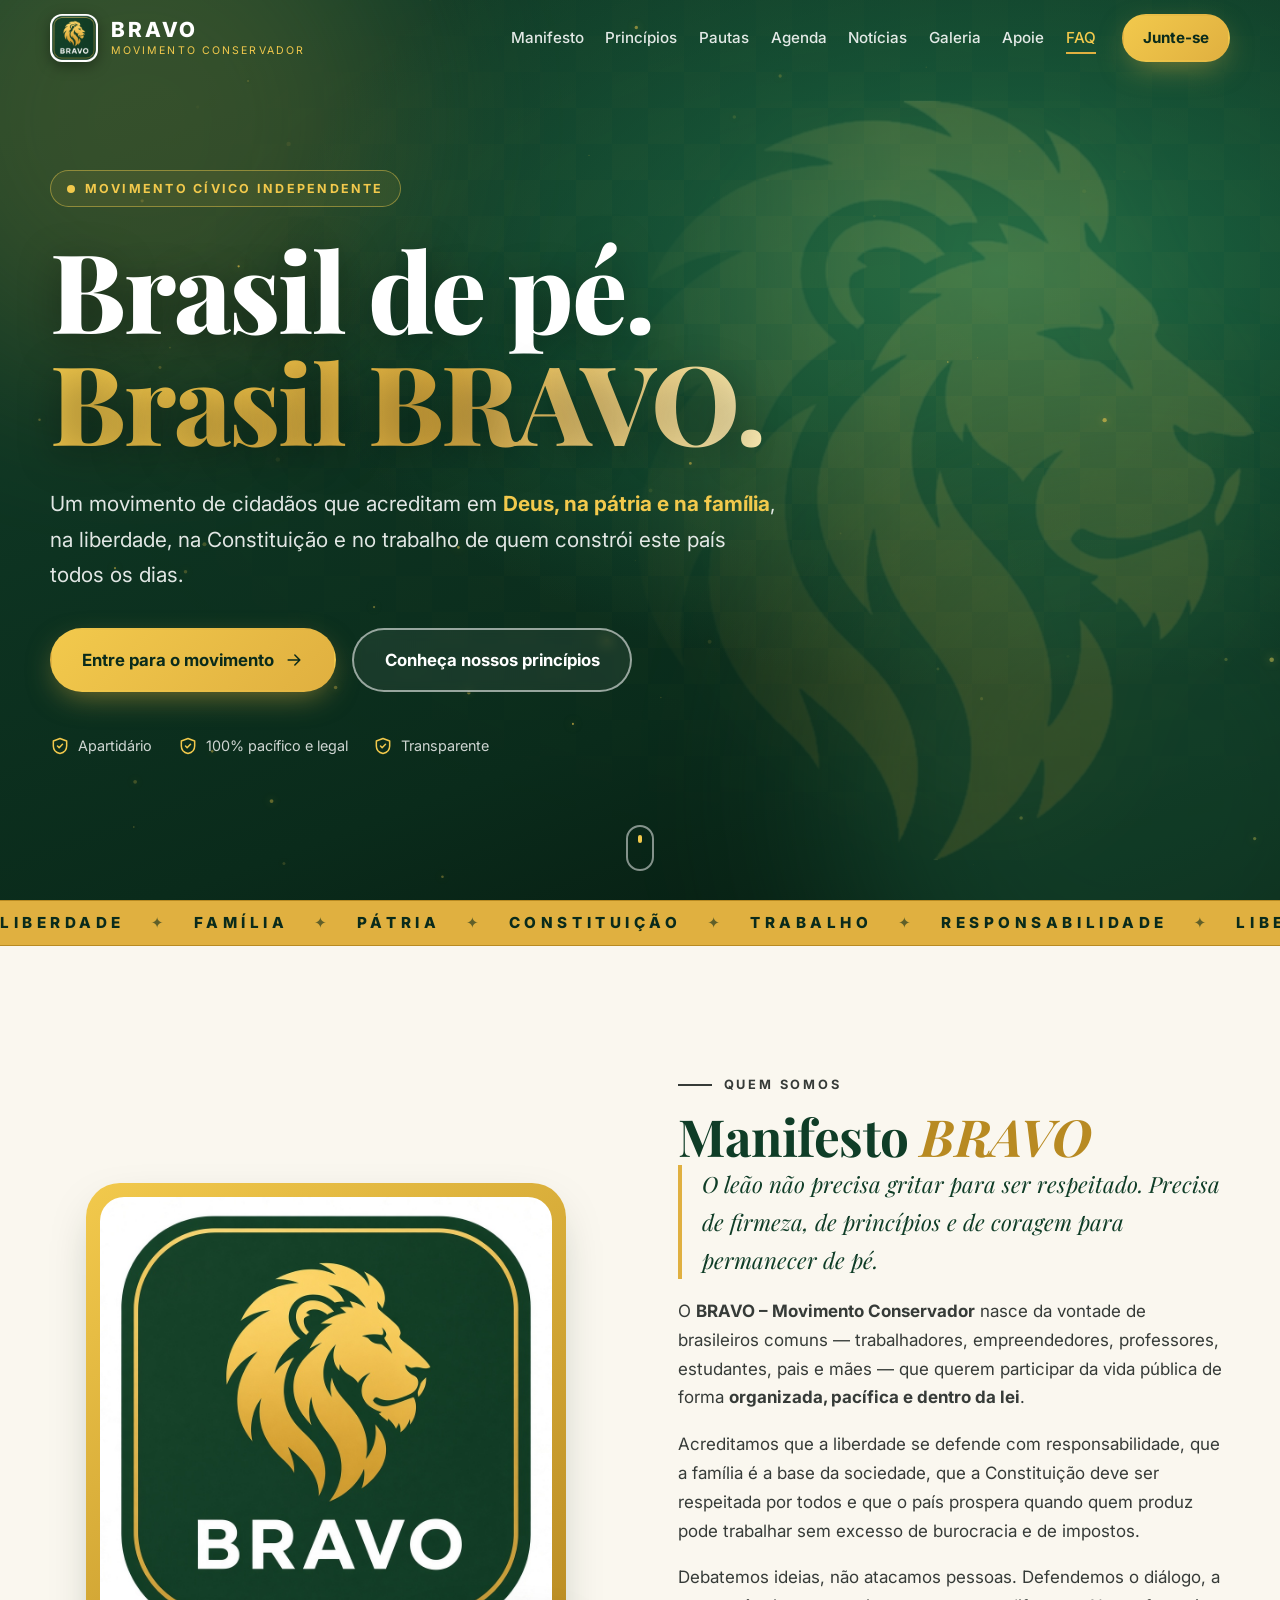
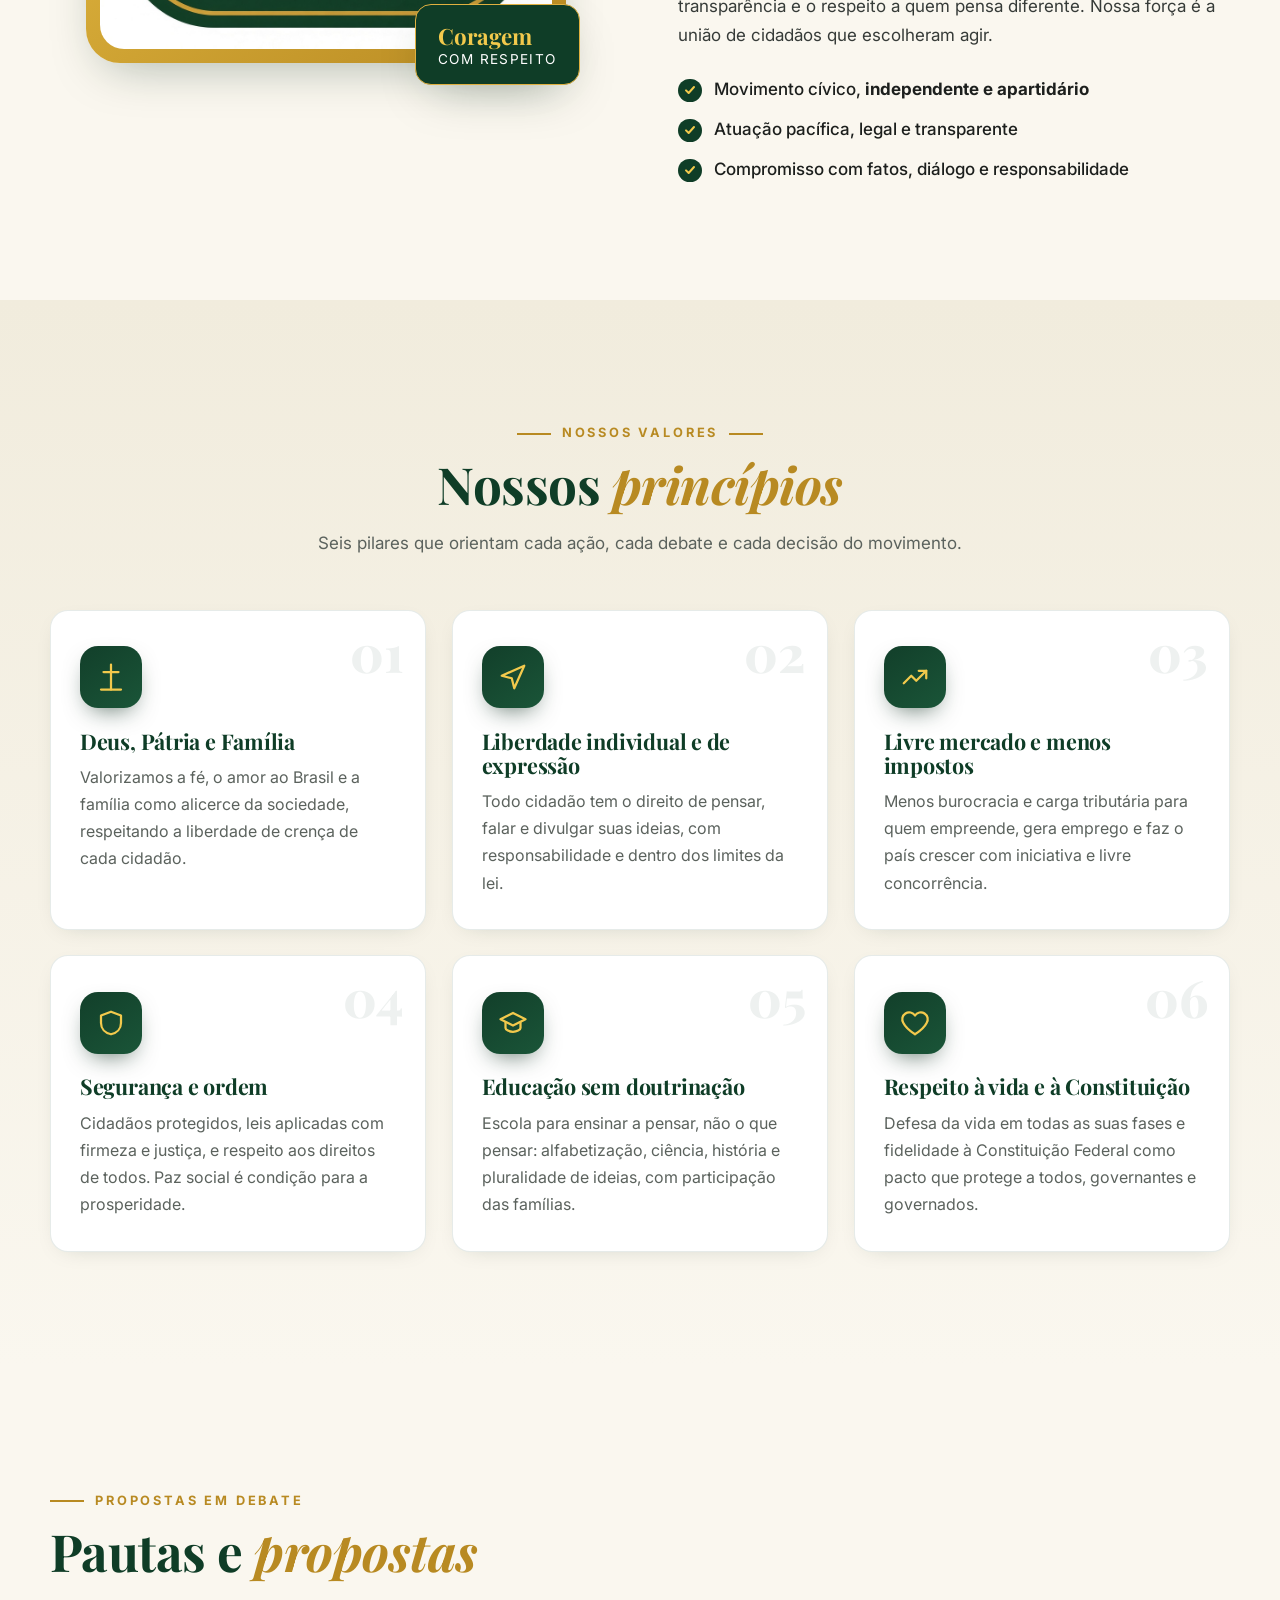
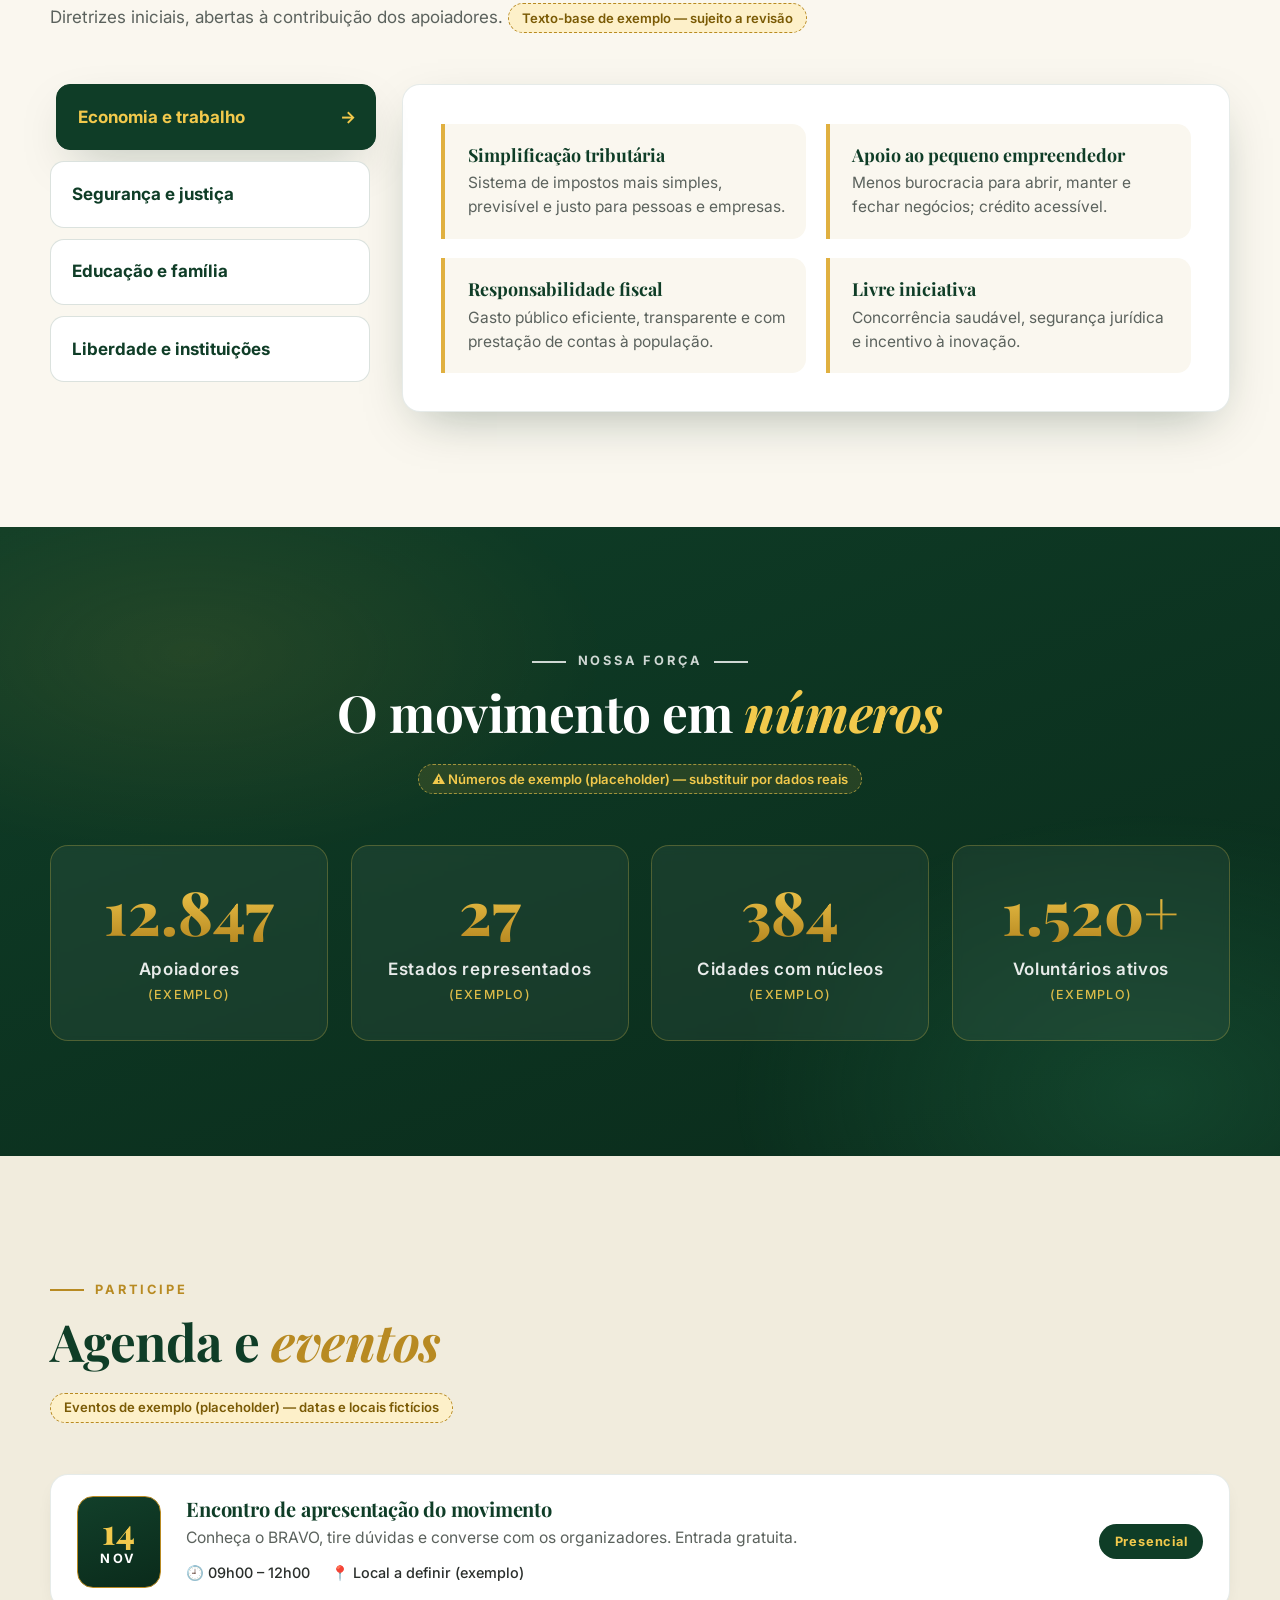
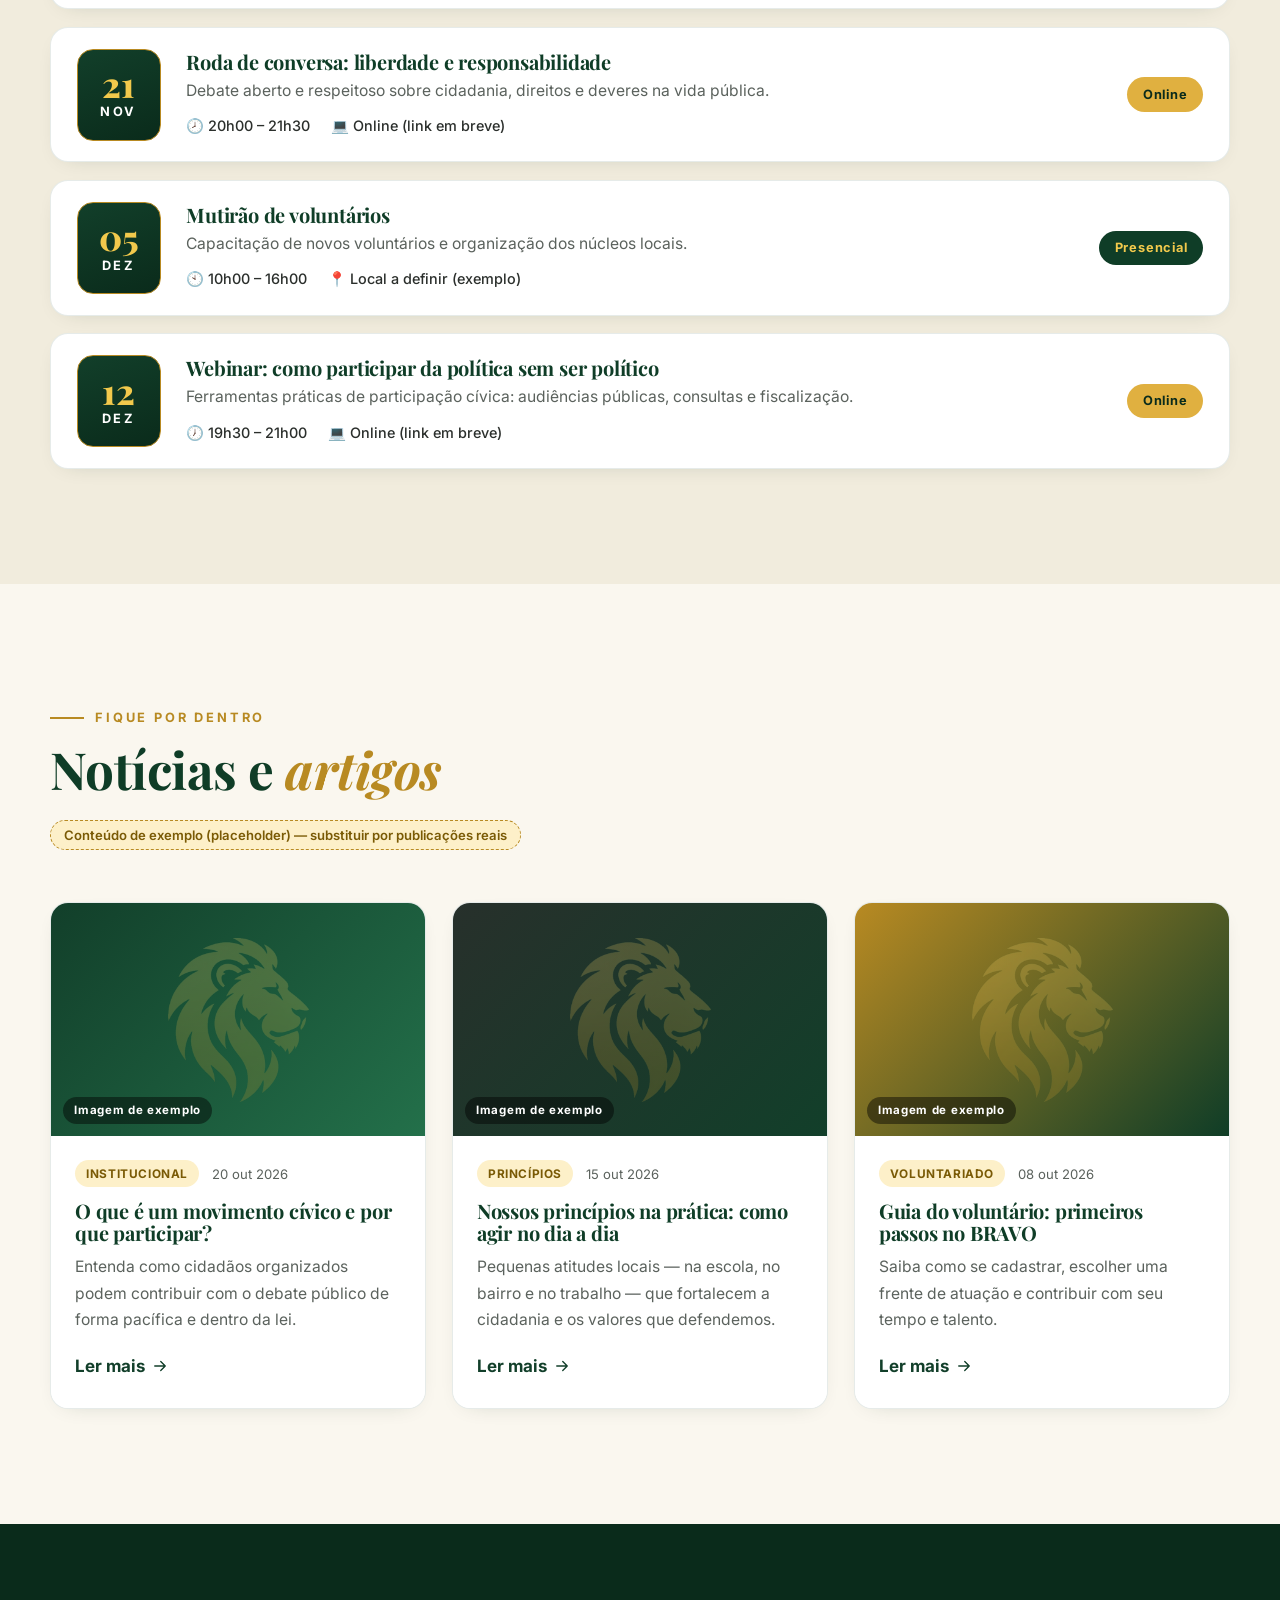
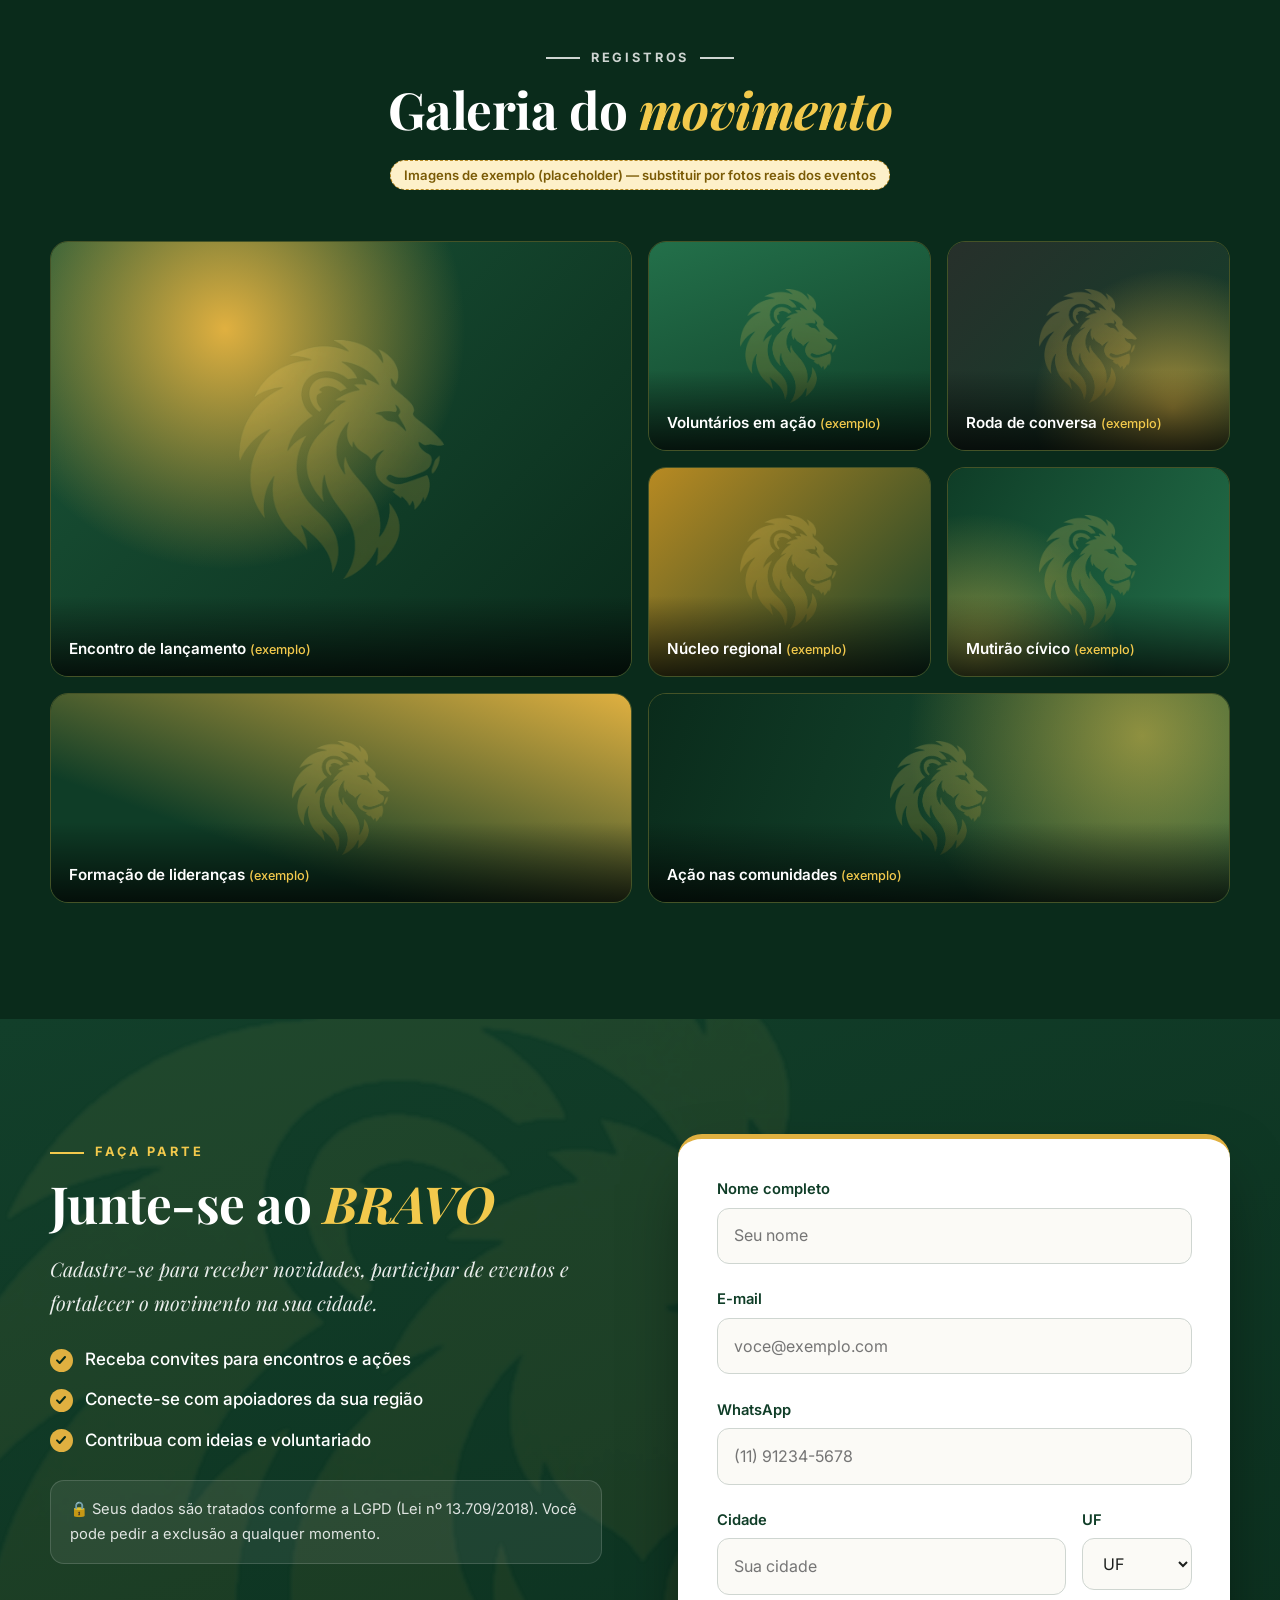
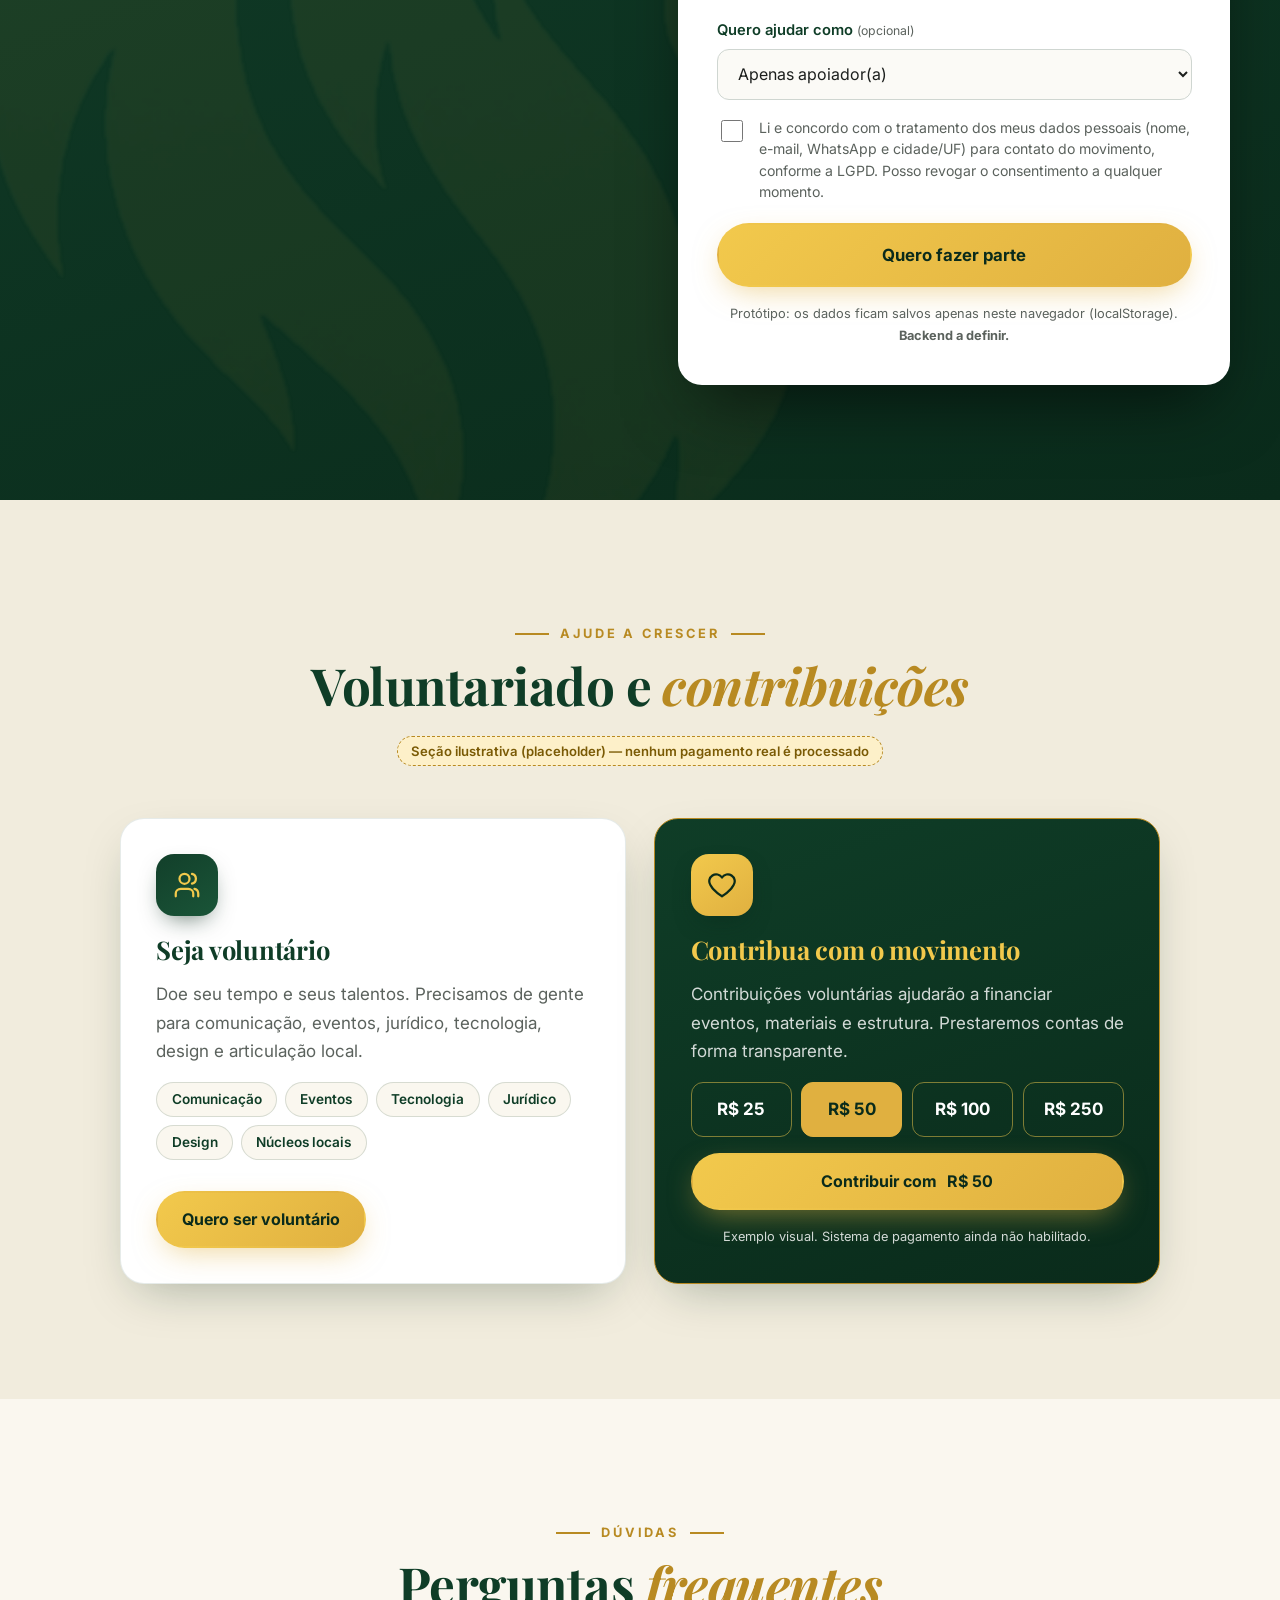
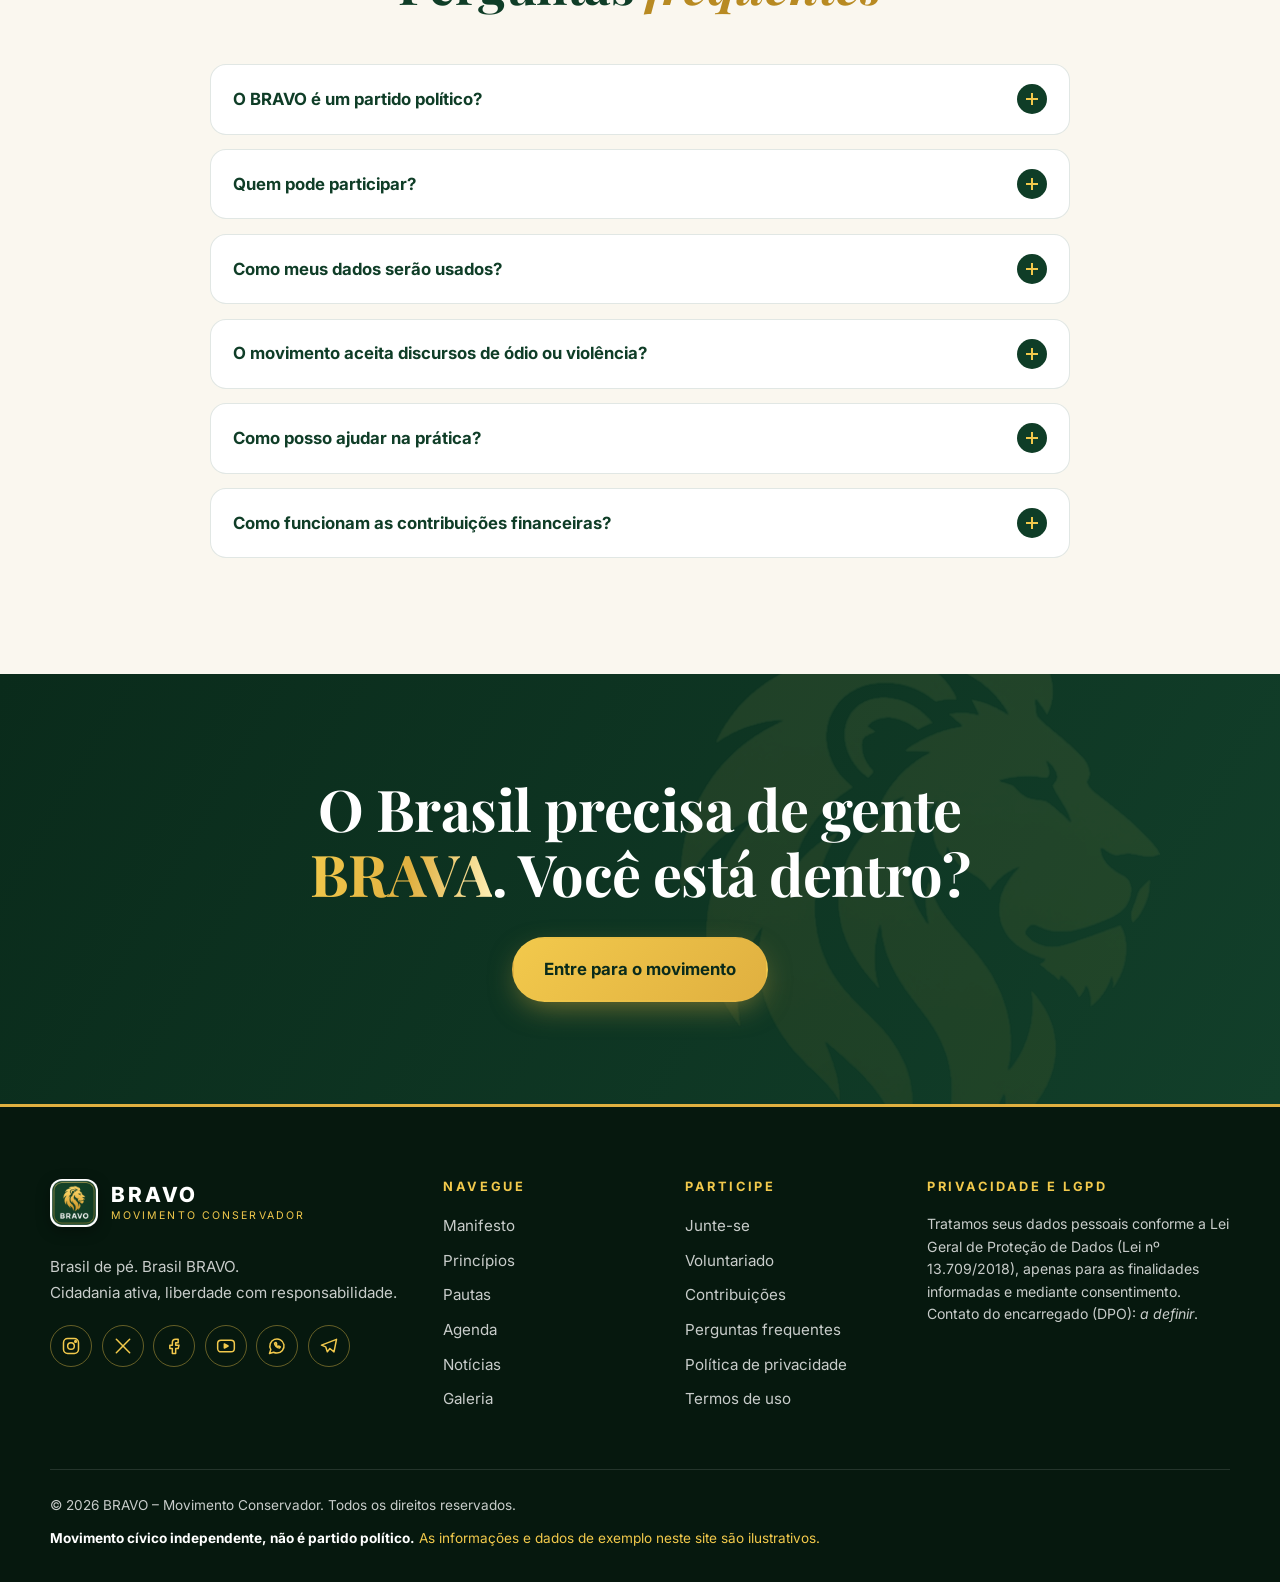
==== index.html @ 9fd915cf "Site do movimento BRAVO" ====
<!DOCTYPE html>
<html lang="pt-BR">
<head>
  <meta charset="utf-8">
  <meta name="viewport" content="width=device-width, initial-scale=1">
  <title>BRAVO – Movimento Conservador | Brasil de pé. Brasil BRAVO.</title>
  <meta name="description" content="BRAVO é um movimento cívico conservador, independente e apartidário, em defesa da liberdade, da família, da Constituição e de um Brasil mais próspero e seguro. Junte-se a nós.">
  <meta name="keywords" content="BRAVO, movimento conservador, movimento cívico, liberdade, família, Constituição, livre mercado, Brasil">
  <meta name="author" content="BRAVO – Movimento Conservador">
  <meta name="theme-color" content="#0f3d27">
  <meta name="robots" content="index, follow">
  <link rel="canonical" href="https://www.exemplo-bravo.org.br/">

  <!-- Open Graph / Twitter -->
  <meta property="og:type" content="website">
  <meta property="og:locale" content="pt_BR">
  <meta property="og:site_name" content="BRAVO – Movimento Conservador">
  <meta property="og:title" content="BRAVO – Movimento Conservador | Brasil de pé. Brasil BRAVO.">
  <meta property="og:description" content="Movimento cívico independente em defesa da liberdade, da família, da Constituição e do livre mercado. Entre para o movimento.">
  <meta property="og:url" content="https://www.exemplo-bravo.org.br/">
  <meta property="og:image" content="https://www.exemplo-bravo.org.br/assets/og-image.jpg">
  <meta property="og:image:width" content="1200">
  <meta property="og:image:height" content="630">
  <meta property="og:image:alt" content="Logotipo do BRAVO: cabeça de leão dourada sobre fundo verde com o texto BRAVO">
  <meta name="twitter:card" content="summary_large_image">
  <meta name="twitter:title" content="BRAVO – Movimento Conservador">
  <meta name="twitter:description" content="Brasil de pé. Brasil BRAVO. Movimento cívico independente.">
  <meta name="twitter:image" content="https://www.exemplo-bravo.org.br/assets/og-image.jpg">

  <!-- Favicons -->
  <link rel="icon" href="assets/favicon.ico" sizes="any">
  <link rel="icon" type="image/png" sizes="32x32" href="assets/favicon-32.png">
  <link rel="icon" type="image/png" sizes="192x192" href="assets/icon-192.png">
  <link rel="apple-touch-icon" href="assets/apple-touch-icon.png">

  <!-- Fontes -->
  <link rel="preconnect" href="https://fonts.googleapis.com">
  <link rel="preconnect" href="https://fonts.gstatic.com" crossorigin>
  <link href="https://fonts.googleapis.com/css2?family=Inter:wght@400;500;600;700;800&family=Playfair+Display:ital,wght@0,500;0,600;0,700;0,800;1,500;1,600&display=swap" rel="stylesheet">
  <link rel="preload" as="image" href="assets/lion.png">
  <script>document.documentElement.classList.add("js")</script>
  <link rel="stylesheet" href="style.css">

  <script type="application/ld+json">
  {
    "@context": "https://schema.org",
    "@type": "Organization",
    "name": "BRAVO – Movimento Conservador",
    "url": "https://www.exemplo-bravo.org.br/",
    "logo": "https://www.exemplo-bravo.org.br/assets/logo.jpg",
    "description": "Movimento cívico independente, não é partido político."
  }
  </script>
</head>
<body>
  <a class="skip-link" href="#conteudo">Pular para o conteúdo</a>
  <div class="progress" id="progress" aria-hidden="true"></div>

  <!-- ============ HEADER ============ -->
  <header class="site-header" id="topo">
    <div class="container nav-wrap">
      <a href="#inicio" class="brand" aria-label="BRAVO – Movimento Conservador, início">
        <img src="assets/logo.jpg" alt="Logotipo BRAVO: leão dourado sobre fundo verde" width="48" height="48">
        <span class="brand-text"><strong>BRAVO</strong><small>Movimento Conservador</small></span>
      </a>

      <nav class="main-nav" id="main-nav" aria-label="Navegação principal">
        <ul>
          <li><a href="#manifesto">Manifesto</a></li>
          <li><a href="#principios">Princípios</a></li>
          <li><a href="#pautas">Pautas</a></li>
          <li><a href="#agenda">Agenda</a></li>
          <li><a href="#noticias">Notícias</a></li>
          <li><a href="#galeria">Galeria</a></li>
          <li><a href="#apoie">Apoie</a></li>
          <li><a href="#faq">FAQ</a></li>
        </ul>
        <a href="#junte-se" class="btn btn-gold btn-sm nav-cta">Junte-se</a>
      </nav>

      <button class="menu-toggle" id="menu-toggle" aria-label="Abrir menu" aria-expanded="false" aria-controls="main-nav">
        <span></span><span></span><span></span>
      </button>
    </div>
  </header>

  <main id="conteudo">

    <!-- ============ HERO ============ -->
    <section class="hero" id="inicio" aria-labelledby="hero-title">
      <canvas class="hero-particles" id="particles" aria-hidden="true"></canvas>
      <div class="hero-bg" aria-hidden="true">
        <div class="hero-glow glow-a"></div>
        <div class="hero-glow glow-b"></div>
        <div class="hero-pattern"></div>
        <img class="hero-lion" src="assets/lion.png" alt="" width="462" height="538">
      </div>
      <div class="container hero-inner">
        <p class="eyebrow reveal"><span class="dot"></span> Movimento cívico independente</p>
        <h1 id="hero-title" class="reveal" style="--d:.08s">Brasil de pé.<br><span class="gold-text">Brasil BRAVO.</span></h1>
        <p class="hero-lead reveal" style="--d:.16s">
          Um movimento de cidadãos que acreditam em <strong>Deus, na pátria e na família</strong>, na liberdade, na Constituição
          e no trabalho de quem constrói este país todos os dias.
        </p>
        <div class="hero-cta reveal" style="--d:.24s">
          <a href="#junte-se" class="btn btn-gold btn-lg">Entre para o movimento
            <svg viewBox="0 0 24 24" aria-hidden="true"><path d="M5 12h14M13 6l6 6-6 6"/></svg></a>
          <a href="#principios" class="btn btn-ghost btn-lg">Conheça nossos princípios</a>
        </div>
        <ul class="hero-badges reveal" style="--d:.32s" aria-label="Características do movimento">
          <li><svg viewBox="0 0 24 24" aria-hidden="true"><path d="M12 3l8 3v6c0 4.5-3.2 8-8 9-4.8-1-8-4.5-8-9V6l8-3z"/><path d="M9 12l2 2 4-4"/></svg> Apartidário</li>
          <li><svg viewBox="0 0 24 24" aria-hidden="true"><path d="M12 3l8 3v6c0 4.5-3.2 8-8 9-4.8-1-8-4.5-8-9V6l8-3z"/><path d="M9 12l2 2 4-4"/></svg> 100% pacífico e legal</li>
          <li><svg viewBox="0 0 24 24" aria-hidden="true"><path d="M12 3l8 3v6c0 4.5-3.2 8-8 9-4.8-1-8-4.5-8-9V6l8-3z"/><path d="M9 12l2 2 4-4"/></svg> Transparente</li>
        </ul>
      </div>
      <a href="#manifesto" class="scroll-hint" aria-label="Rolar para o manifesto"><span></span></a>
    </section>

    <!-- faixa -->
    <div class="ticker" aria-hidden="true">
      <div class="ticker-track">
        <span>LIBERDADE</span><i>✦</i><span>FAMÍLIA</span><i>✦</i><span>PÁTRIA</span><i>✦</i><span>CONSTITUIÇÃO</span><i>✦</i><span>TRABALHO</span><i>✦</i><span>RESPONSABILIDADE</span><i>✦</i>
        <span>LIBERDADE</span><i>✦</i><span>FAMÍLIA</span><i>✦</i><span>PÁTRIA</span><i>✦</i><span>CONSTITUIÇÃO</span><i>✦</i><span>TRABALHO</span><i>✦</i><span>RESPONSABILIDADE</span><i>✦</i>
      </div>
    </div>

    <!-- ============ MANIFESTO ============ -->
    <section class="section manifesto" id="manifesto" aria-labelledby="manifesto-title">
      <div class="container grid-2">
        <div class="manifesto-visual reveal">
          <div class="frame">
            <img src="assets/logo.jpg" alt="Emblema do BRAVO: leão dourado de perfil, símbolo de coragem e liderança" width="520" height="520" loading="lazy">
          </div>
          <div class="frame-badge"><strong>Coragem</strong><span>com respeito</span></div>
        </div>
        <div class="manifesto-text">
          <p class="kicker reveal">Quem somos</p>
          <h2 id="manifesto-title" class="reveal">Manifesto <em>BRAVO</em></h2>
          <p class="lead reveal">O leão não precisa gritar para ser respeitado. Precisa de firmeza, de princípios e de coragem para permanecer de pé.</p>
          <p class="reveal">O <strong>BRAVO – Movimento Conservador</strong> nasce da vontade de brasileiros comuns — trabalhadores, empreendedores, professores, estudantes,
            pais e mães — que querem participar da vida pública de forma <strong>organizada, pacífica e dentro da lei</strong>.</p>
          <p class="reveal">Acreditamos que a liberdade se defende com responsabilidade, que a família é a base da sociedade, que a Constituição deve ser respeitada por todos
            e que o país prospera quando quem produz pode trabalhar sem excesso de burocracia e de impostos.</p>
          <p class="reveal">Debatemos ideias, não atacamos pessoas. Defendemos o diálogo, a transparência e o respeito a quem pensa diferente. Nossa força é a união de cidadãos
            que escolheram agir.</p>
          <ul class="check-list reveal">
            <li>Movimento cívico, <strong>independente e apartidário</strong></li>
            <li>Atuação pacífica, legal e transparente</li>
            <li>Compromisso com fatos, diálogo e responsabilidade</li>
          </ul>
        </div>
      </div>
    </section>

    <!-- ============ PRINCÍPIOS ============ -->
    <section class="section principles" id="principios" aria-labelledby="principios-title">
      <div class="container">
        <header class="section-head center">
          <p class="kicker reveal">Nossos valores</p>
          <h2 id="principios-title" class="reveal">Nossos <em>princípios</em></h2>
          <p class="reveal">Seis pilares que orientam cada ação, cada debate e cada decisão do movimento.</p>
        </header>

        <div class="cards-3">
          <article class="card reveal">
            <span class="card-num">01</span>
            <div class="icon"><svg viewBox="0 0 24 24" aria-hidden="true"><path d="M12 2v20M6 8h12"/><path d="M4 22h16"/></svg></div>
            <h3>Deus, Pátria e Família</h3>
            <p>Valorizamos a fé, o amor ao Brasil e a família como alicerce da sociedade, respeitando a liberdade de crença de cada cidadão.</p>
          </article>
          <article class="card reveal" style="--d:.08s">
            <span class="card-num">02</span>
            <div class="icon"><svg viewBox="0 0 24 24" aria-hidden="true"><path d="M3 11l18-8-8 18-2-8-8-2z"/></svg></div>
            <h3>Liberdade individual e de expressão</h3>
            <p>Todo cidadão tem o direito de pensar, falar e divulgar suas ideias, com responsabilidade e dentro dos limites da lei.</p>
          </article>
          <article class="card reveal" style="--d:.16s">
            <span class="card-num">03</span>
            <div class="icon"><svg viewBox="0 0 24 24" aria-hidden="true"><path d="M3 17l6-6 4 4 8-8"/><path d="M15 7h6v6"/></svg></div>
            <h3>Livre mercado e menos impostos</h3>
            <p>Menos burocracia e carga tributária para quem empreende, gera emprego e faz o país crescer com iniciativa e livre concorrência.</p>
          </article>
          <article class="card reveal">
            <span class="card-num">04</span>
            <div class="icon"><svg viewBox="0 0 24 24" aria-hidden="true"><path d="M12 3l8 3v6c0 4.5-3.2 8-8 9-4.8-1-8-4.5-8-9V6l8-3z"/></svg></div>
            <h3>Segurança e ordem</h3>
            <p>Cidadãos protegidos, leis aplicadas com firmeza e justiça, e respeito aos direitos de todos. Paz social é condição para a prosperidade.</p>
          </article>
          <article class="card reveal" style="--d:.08s">
            <span class="card-num">05</span>
            <div class="icon"><svg viewBox="0 0 24 24" aria-hidden="true"><path d="M2 9l10-5 10 5-10 5L2 9z"/><path d="M6 11.5V16c0 1.5 3 3 6 3s6-1.5 6-3v-4.5"/></svg></div>
            <h3>Educação sem doutrinação</h3>
            <p>Escola para ensinar a pensar, não o que pensar: alfabetização, ciência, história e pluralidade de ideias, com participação das famílias.</p>
          </article>
          <article class="card reveal" style="--d:.16s">
            <span class="card-num">06</span>
            <div class="icon"><svg viewBox="0 0 24 24" aria-hidden="true"><path d="M12 21s-7-4.4-9.3-9A5.4 5.4 0 0112 6a5.4 5.4 0 019.3 6c-2.3 4.6-9.3 9-9.3 9z"/></svg></div>
            <h3>Respeito à vida e à Constituição</h3>
            <p>Defesa da vida em todas as suas fases e fidelidade à Constituição Federal como pacto que protege a todos, governantes e governados.</p>
          </article>
        </div>
      </div>
    </section>

    <!-- ============ PAUTAS ============ -->
    <section class="section agenda-pautas" id="pautas" aria-labelledby="pautas-title">
      <div class="container">
        <header class="section-head">
          <p class="kicker reveal">Propostas em debate</p>
          <h2 id="pautas-title" class="reveal">Pautas e <em>propostas</em></h2>
          <p class="reveal">Diretrizes iniciais, abertas à contribuição dos apoiadores. <span class="tag-placeholder">Texto-base de exemplo — sujeito a revisão</span></p>
        </header>

        <div class="pautas-grid">
          <div class="pautas-tabs reveal" role="tablist" aria-label="Eixos de propostas">
            <button role="tab" aria-selected="true" aria-controls="pauta-economia" id="tab-economia" class="tab active">Economia e trabalho</button>
            <button role="tab" aria-selected="false" aria-controls="pauta-seguranca" id="tab-seguranca" class="tab" tabindex="-1">Segurança e justiça</button>
            <button role="tab" aria-selected="false" aria-controls="pauta-educacao" id="tab-educacao" class="tab" tabindex="-1">Educação e família</button>
            <button role="tab" aria-selected="false" aria-controls="pauta-instituicoes" id="tab-instituicoes" class="tab" tabindex="-1">Liberdade e instituições</button>
          </div>

          <div class="pautas-panels reveal" style="--d:.1s">
            <div class="panel active" role="tabpanel" id="pauta-economia" aria-labelledby="tab-economia">
              <ul class="pauta-list">
                <li><strong>Simplificação tributária</strong><span>Sistema de impostos mais simples, previsível e justo para pessoas e empresas.</span></li>
                <li><strong>Apoio ao pequeno empreendedor</strong><span>Menos burocracia para abrir, manter e fechar negócios; crédito acessível.</span></li>
                <li><strong>Responsabilidade fiscal</strong><span>Gasto público eficiente, transparente e com prestação de contas à população.</span></li>
                <li><strong>Livre iniciativa</strong><span>Concorrência saudável, segurança jurídica e incentivo à inovação.</span></li>
              </ul>
            </div>
            <div class="panel" role="tabpanel" id="pauta-seguranca" aria-labelledby="tab-seguranca" hidden>
              <ul class="pauta-list">
                <li><strong>Valorização dos profissionais de segurança</strong><span>Formação, equipamentos, reconhecimento e respeito aos direitos humanos.</span></li>
                <li><strong>Cumprimento da lei</strong><span>Aplicação efetiva e proporcional das penas, com garantia do devido processo legal.</span></li>
                <li><strong>Prevenção e inteligência</strong><span>Uso de tecnologia e dados para proteger as comunidades.</span></li>
                <li><strong>Proteção às vítimas</strong><span>Acolhimento e acompanhamento a quem sofre com a violência.</span></li>
              </ul>
            </div>
            <div class="panel" role="tabpanel" id="pauta-educacao" aria-labelledby="tab-educacao" hidden>
              <ul class="pauta-list">
                <li><strong>Alfabetização na idade certa</strong><span>Foco em leitura, escrita, matemática e raciocínio crítico desde cedo.</span></li>
                <li><strong>Participação das famílias</strong><span>Pais e responsáveis com voz ativa no projeto pedagógico das escolas.</span></li>
                <li><strong>Pluralidade e rigor</strong><span>Ensino baseado em fatos, ciência e diversidade de pontos de vista.</span></li>
                <li><strong>Fortalecimento da família</strong><span>Políticas de apoio a mães, pais e cuidadores.</span></li>
              </ul>
            </div>
            <div class="panel" role="tabpanel" id="pauta-instituicoes" aria-labelledby="tab-instituicoes" hidden>
              <ul class="pauta-list">
                <li><strong>Liberdade de expressão</strong><span>Defesa do debate livre e plural, com responsabilização apenas nos termos da lei.</span></li>
                <li><strong>Respeito à Constituição</strong><span>Separação e equilíbrio entre os Poderes, com todos sujeitos às mesmas regras.</span></li>
                <li><strong>Transparência e combate à corrupção</strong><span>Dados abertos, controle social e integridade na gestão pública.</span></li>
                <li><strong>Defesa da vida</strong><span>Proteção da vida e apoio a gestantes e famílias em vulnerabilidade.</span></li>
              </ul>
            </div>
          </div>
        </div>
      </div>
    </section>

    <!-- ============ APOIADORES / CONTADORES ============ -->
    <section class="section counters" id="apoiadores" aria-labelledby="apoiadores-title">
      <div class="counters-bg" aria-hidden="true"></div>
      <div class="container">
        <header class="section-head center light">
          <p class="kicker reveal">Nossa força</p>
          <h2 id="apoiadores-title" class="reveal">O movimento em <em>números</em></h2>
          <p class="reveal"><span class="tag-placeholder on-dark">⚠ Números de exemplo (placeholder) — substituir por dados reais</span></p>
        </header>

        <div class="counter-grid">
          <div class="counter reveal">
            <div class="counter-value"><span data-count="12847">0</span></div>
            <p>Apoiadores <small>(exemplo)</small></p>
          </div>
          <div class="counter reveal" style="--d:.08s">
            <div class="counter-value"><span data-count="27">0</span></div>
            <p>Estados representados <small>(exemplo)</small></p>
          </div>
          <div class="counter reveal" style="--d:.16s">
            <div class="counter-value"><span data-count="384">0</span></div>
            <p>Cidades com núcleos <small>(exemplo)</small></p>
          </div>
          <div class="counter reveal" style="--d:.24s">
            <div class="counter-value"><span data-count="1520">0</span><b>+</b></div>
            <p>Voluntários ativos <small>(exemplo)</small></p>
          </div>
        </div>
      </div>
    </section>

    <!-- ============ AGENDA ============ -->
    <section class="section events" id="agenda" aria-labelledby="agenda-title">
      <div class="container">
        <header class="section-head">
          <p class="kicker reveal">Participe</p>
          <h2 id="agenda-title" class="reveal">Agenda e <em>eventos</em></h2>
          <p class="reveal"><span class="tag-placeholder">Eventos de exemplo (placeholder) — datas e locais fictícios</span></p>
        </header>

        <ol class="event-list">
          <li class="event reveal">
            <time class="event-date" datetime="2026-11-14"><strong>14</strong><span>NOV</span></time>
            <div class="event-body">
              <h3>Encontro de apresentação do movimento</h3>
              <p>Conheça o BRAVO, tire dúvidas e converse com os organizadores. Entrada gratuita.</p>
              <ul class="meta"><li>🕘 09h00 – 12h00</li><li>📍 Local a definir (exemplo)</li></ul>
            </div>
            <span class="pill">Presencial</span>
          </li>
          <li class="event reveal" style="--d:.08s">
            <time class="event-date" datetime="2026-11-21"><strong>21</strong><span>NOV</span></time>
            <div class="event-body">
              <h3>Roda de conversa: liberdade e responsabilidade</h3>
              <p>Debate aberto e respeitoso sobre cidadania, direitos e deveres na vida pública.</p>
              <ul class="meta"><li>🕗 20h00 – 21h30</li><li>💻 Online (link em breve)</li></ul>
            </div>
            <span class="pill pill-alt">Online</span>
          </li>
          <li class="event reveal" style="--d:.16s">
            <time class="event-date" datetime="2026-12-05"><strong>05</strong><span>DEZ</span></time>
            <div class="event-body">
              <h3>Mutirão de voluntários</h3>
              <p>Capacitação de novos voluntários e organização dos núcleos locais.</p>
              <ul class="meta"><li>🕙 10h00 – 16h00</li><li>📍 Local a definir (exemplo)</li></ul>
            </div>
            <span class="pill">Presencial</span>
          </li>
          <li class="event reveal" style="--d:.24s">
            <time class="event-date" datetime="2026-12-12"><strong>12</strong><span>DEZ</span></time>
            <div class="event-body">
              <h3>Webinar: como participar da política sem ser político</h3>
              <p>Ferramentas práticas de participação cívica: audiências públicas, consultas e fiscalização.</p>
              <ul class="meta"><li>🕖 19h30 – 21h00</li><li>💻 Online (link em breve)</li></ul>
            </div>
            <span class="pill pill-alt">Online</span>
          </li>
        </ol>
      </div>
    </section>

    <!-- ============ NOTÍCIAS ============ -->
    <section class="section news" id="noticias" aria-labelledby="noticias-title">
      <div class="container">
        <header class="section-head">
          <p class="kicker reveal">Fique por dentro</p>
          <h2 id="noticias-title" class="reveal">Notícias e <em>artigos</em></h2>
          <p class="reveal"><span class="tag-placeholder">Conteúdo de exemplo (placeholder) — substituir por publicações reais</span></p>
        </header>

        <div class="cards-3">
          <article class="post reveal">
            <a href="#" class="post-link" aria-label="Ler: O que é um movimento cívico? (exemplo)">
              <div class="post-img img-a" role="img" aria-label="Imagem ilustrativa de exemplo"><span class="ph-label">Imagem de exemplo</span></div>
              <div class="post-body">
                <p class="post-meta"><span class="chip">Institucional</span> <time datetime="2026-10-20">20 out 2026</time></p>
                <h3>O que é um movimento cívico e por que participar?</h3>
                <p>Entenda como cidadãos organizados podem contribuir com o debate público de forma pacífica e dentro da lei.</p>
                <span class="read-more">Ler mais <svg viewBox="0 0 24 24" aria-hidden="true"><path d="M5 12h14M13 6l6 6-6 6"/></svg></span>
              </div>
            </a>
          </article>
          <article class="post reveal" style="--d:.08s">
            <a href="#" class="post-link" aria-label="Ler: Nossos princípios na prática (exemplo)">
              <div class="post-img img-b" role="img" aria-label="Imagem ilustrativa de exemplo"><span class="ph-label">Imagem de exemplo</span></div>
              <div class="post-body">
                <p class="post-meta"><span class="chip">Princípios</span> <time datetime="2026-10-15">15 out 2026</time></p>
                <h3>Nossos princípios na prática: como agir no dia a dia</h3>
                <p>Pequenas atitudes locais — na escola, no bairro e no trabalho — que fortalecem a cidadania e os valores que defendemos.</p>
                <span class="read-more">Ler mais <svg viewBox="0 0 24 24" aria-hidden="true"><path d="M5 12h14M13 6l6 6-6 6"/></svg></span>
              </div>
            </a>
          </article>
          <article class="post reveal" style="--d:.16s">
            <a href="#" class="post-link" aria-label="Ler: Guia do voluntário (exemplo)">
              <div class="post-img img-c" role="img" aria-label="Imagem ilustrativa de exemplo"><span class="ph-label">Imagem de exemplo</span></div>
              <div class="post-body">
                <p class="post-meta"><span class="chip">Voluntariado</span> <time datetime="2026-10-08">08 out 2026</time></p>
                <h3>Guia do voluntário: primeiros passos no BRAVO</h3>
                <p>Saiba como se cadastrar, escolher uma frente de atuação e contribuir com seu tempo e talento.</p>
                <span class="read-more">Ler mais <svg viewBox="0 0 24 24" aria-hidden="true"><path d="M5 12h14M13 6l6 6-6 6"/></svg></span>
              </div>
            </a>
          </article>
        </div>
      </div>
    </section>

    <!-- ============ GALERIA ============ -->
    <section class="section gallery" id="galeria" aria-labelledby="galeria-title">
      <div class="container">
        <header class="section-head center">
          <p class="kicker reveal">Registros</p>
          <h2 id="galeria-title" class="reveal">Galeria do <em>movimento</em></h2>
          <p class="reveal"><span class="tag-placeholder">Imagens de exemplo (placeholder) — substituir por fotos reais dos eventos</span></p>
        </header>

        <div class="gallery-grid">
          <figure class="g-item g-lg reveal"><div class="g-art art-1"></div><figcaption>Encontro de lançamento <small>(exemplo)</small></figcaption></figure>
          <figure class="g-item reveal" style="--d:.06s"><div class="g-art art-2"></div><figcaption>Voluntários em ação <small>(exemplo)</small></figcaption></figure>
          <figure class="g-item reveal" style="--d:.12s"><div class="g-art art-3"></div><figcaption>Roda de conversa <small>(exemplo)</small></figcaption></figure>
          <figure class="g-item reveal" style="--d:.06s"><div class="g-art art-4"></div><figcaption>Núcleo regional <small>(exemplo)</small></figcaption></figure>
          <figure class="g-item reveal" style="--d:.12s"><div class="g-art art-5"></div><figcaption>Mutirão cívico <small>(exemplo)</small></figcaption></figure>
          <figure class="g-item g-wide reveal"><div class="g-art art-6"></div><figcaption>Formação de lideranças <small>(exemplo)</small></figcaption></figure>
          <figure class="g-item g-wide reveal" style="--d:.08s"><div class="g-art art-7"></div><figcaption>Ação nas comunidades <small>(exemplo)</small></figcaption></figure>
        </div>
      </div>
    </section>

    <!-- ============ JUNTE-SE ============ -->
    <section class="section join" id="junte-se" aria-labelledby="junte-title">
      <div class="join-bg" aria-hidden="true"><img src="assets/lion.png" alt="" loading="lazy" width="462" height="538"></div>
      <div class="container grid-2 join-grid">
        <div class="join-text">
          <p class="kicker reveal">Faça parte</p>
          <h2 id="junte-title" class="reveal">Junte-se ao <em>BRAVO</em></h2>
          <p class="lead reveal">Cadastre-se para receber novidades, participar de eventos e fortalecer o movimento na sua cidade.</p>
          <ul class="check-list reveal">
            <li>Receba convites para encontros e ações</li>
            <li>Conecte-se com apoiadores da sua região</li>
            <li>Contribua com ideias e voluntariado</li>
          </ul>
          <p class="note reveal">🔒 Seus dados são tratados conforme a LGPD (Lei nº 13.709/2018). Você pode pedir a exclusão a qualquer momento.</p>
        </div>

        <div class="form-card reveal" style="--d:.1s">
          <form id="signup-form" novalidate aria-describedby="form-note">
            <div class="field">
              <label for="nome">Nome completo</label>
              <input type="text" id="nome" name="nome" autocomplete="name" required minlength="3" placeholder="Seu nome">
              <span class="error" aria-live="polite"></span>
            </div>
            <div class="field">
              <label for="email">E-mail</label>
              <input type="email" id="email" name="email" autocomplete="email" required placeholder="voce@exemplo.com">
              <span class="error" aria-live="polite"></span>
            </div>
            <div class="field">
              <label for="whatsapp">WhatsApp</label>
              <input type="tel" id="whatsapp" name="whatsapp" autocomplete="tel" inputmode="tel" required placeholder="(11) 91234-5678" maxlength="16">
              <span class="error" aria-live="polite"></span>
            </div>
            <div class="field-row">
              <div class="field">
                <label for="cidade">Cidade</label>
                <input type="text" id="cidade" name="cidade" autocomplete="address-level2" required placeholder="Sua cidade">
                <span class="error" aria-live="polite"></span>
              </div>
              <div class="field field-uf">
                <label for="uf">UF</label>
                <select id="uf" name="uf" autocomplete="address-level1" required>
                  <option value="">UF</option>
                  <option>AC</option><option>AL</option><option>AP</option><option>AM</option><option>BA</option><option>CE</option><option>DF</option><option>ES</option><option>GO</option><option>MA</option><option>MT</option><option>MS</option><option>MG</option><option>PA</option><option>PB</option><option>PR</option><option>PE</option><option>PI</option><option>RJ</option><option>RN</option><option>RS</option><option>RO</option><option>RR</option><option>SC</option><option>SP</option><option>SE</option><option>TO</option>
                </select>
                <span class="error" aria-live="polite"></span>
              </div>
            </div>
            <div class="field">
              <label for="interesse">Quero ajudar como <small>(opcional)</small></label>
              <select id="interesse" name="interesse">
                <option value="apoiador">Apenas apoiador(a)</option>
                <option value="voluntario">Voluntário(a)</option>
                <option value="comunicacao">Comunicação e redes</option>
                <option value="eventos">Organização de eventos</option>
                <option value="nucleo">Coordenar um núcleo local</option>
              </select>
            </div>
            <div class="field check">
              <input type="checkbox" id="lgpd" name="lgpd" required>
              <label for="lgpd">Li e concordo com o tratamento dos meus dados pessoais (nome, e-mail, WhatsApp e cidade/UF) para contato do movimento, conforme a LGPD. Posso revogar o consentimento a qualquer momento.</label>
              <span class="error" aria-live="polite"></span>
            </div>
            <button type="submit" class="btn btn-gold btn-lg btn-block">Quero fazer parte</button>
            <p class="form-note" id="form-note">Protótipo: os dados ficam salvos apenas neste navegador (localStorage). <strong>Backend a definir.</strong></p>
            <div class="form-success" id="form-success" role="status" tabindex="-1" hidden>
              <svg viewBox="0 0 24 24" aria-hidden="true"><circle cx="12" cy="12" r="10"/><path d="M7.5 12.5l3 3 6-6.5"/></svg>
              <h3>Cadastro recebido!</h3>
              <p>Obrigado por se juntar ao BRAVO, <span id="success-name"></span>. Em breve entraremos em contato.</p>
              <button type="button" class="btn btn-ghost-dark btn-sm" id="form-reset">Novo cadastro</button>
            </div>
          </form>
        </div>
      </div>
    </section>

    <!-- ============ APOIE ============ -->
    <section class="section support" id="apoie" aria-labelledby="apoie-title">
      <div class="container">
        <header class="section-head center">
          <p class="kicker reveal">Ajude a crescer</p>
          <h2 id="apoie-title" class="reveal">Voluntariado e <em>contribuições</em></h2>
          <p class="reveal"><span class="tag-placeholder">Seção ilustrativa (placeholder) — nenhum pagamento real é processado</span></p>
        </header>

        <div class="support-grid">
          <article class="support-card reveal">
            <div class="icon"><svg viewBox="0 0 24 24" aria-hidden="true"><path d="M17 21v-2a4 4 0 00-4-4H7a4 4 0 00-4 4v2"/><circle cx="10" cy="7" r="4"/><path d="M21 21v-2a4 4 0 00-3-3.9M16 3.1a4 4 0 010 7.8"/></svg></div>
            <h3>Seja voluntário</h3>
            <p>Doe seu tempo e seus talentos. Precisamos de gente para comunicação, eventos, jurídico, tecnologia, design e articulação local.</p>
            <ul class="chips" aria-label="Áreas de voluntariado">
              <li>Comunicação</li><li>Eventos</li><li>Tecnologia</li><li>Jurídico</li><li>Design</li><li>Núcleos locais</li>
            </ul>
            <a href="#junte-se" class="btn btn-gold">Quero ser voluntário</a>
          </article>

          <article class="support-card donate reveal" style="--d:.1s">
            <div class="icon"><svg viewBox="0 0 24 24" aria-hidden="true"><path d="M12 21s-7-4.4-9.3-9A5.4 5.4 0 0112 6a5.4 5.4 0 019.3 6c-2.3 4.6-9.3 9-9.3 9z"/></svg></div>
            <h3>Contribua com o movimento</h3>
            <p>Contribuições voluntárias ajudarão a financiar eventos, materiais e estrutura. Prestaremos contas de forma transparente.</p>
            <div class="amounts" role="group" aria-label="Valores de exemplo">
              <button type="button" class="amount" data-amount="25">R$ 25</button>
              <button type="button" class="amount active" data-amount="50">R$ 50</button>
              <button type="button" class="amount" data-amount="100">R$ 100</button>
              <button type="button" class="amount" data-amount="250">R$ 250</button>
            </div>
            <button type="button" class="btn btn-gold btn-block" id="donate-btn">Contribuir com <span id="donate-value">R$ 50</span></button>
            <p class="small-note">Exemplo visual. Sistema de pagamento ainda não habilitado.</p>
          </article>
        </div>
      </div>
    </section>

    <!-- ============ FAQ ============ -->
    <section class="section faq" id="faq" aria-labelledby="faq-title">
      <div class="container narrow">
        <header class="section-head center">
          <p class="kicker reveal">Dúvidas</p>
          <h2 id="faq-title" class="reveal">Perguntas <em>frequentes</em></h2>
        </header>

        <div class="accordion reveal" id="accordion">
          <div class="acc-item">
            <h3><button class="acc-btn" aria-expanded="false" aria-controls="acc-1" id="acc-btn-1">O BRAVO é um partido político?<span class="acc-icon" aria-hidden="true"></span></button></h3>
            <div class="acc-panel" id="acc-1" role="region" aria-labelledby="acc-btn-1" hidden><div><p>Não. O BRAVO é um movimento cívico independente, sem vínculo com partidos políticos, e não lança candidaturas. Nosso objetivo é promover a participação cidadã, o debate de ideias e a defesa de princípios.</p></div></div>
          </div>
          <div class="acc-item">
            <h3><button class="acc-btn" aria-expanded="false" aria-controls="acc-2" id="acc-btn-2">Quem pode participar?<span class="acc-icon" aria-hidden="true"></span></button></h3>
            <div class="acc-panel" id="acc-2" role="region" aria-labelledby="acc-btn-2" hidden><div><p>Qualquer pessoa maior de 16 anos que concorde com nossos princípios e se comprometa a atuar de forma pacífica, respeitosa e dentro da lei. Todos são bem-vindos, independentemente de religião, origem ou profissão.</p></div></div>
          </div>
          <div class="acc-item">
            <h3><button class="acc-btn" aria-expanded="false" aria-controls="acc-3" id="acc-btn-3">Como meus dados serão usados?<span class="acc-icon" aria-hidden="true"></span></button></h3>
            <div class="acc-panel" id="acc-3" role="region" aria-labelledby="acc-btn-3" hidden><div><p>Seus dados serão usados exclusivamente para comunicação do movimento e organização de atividades, conforme a LGPD. Não vendemos nem compartilhamos suas informações. Você pode solicitar acesso, correção ou exclusão a qualquer momento pelo canal de privacidade (a definir).</p></div></div>
          </div>
          <div class="acc-item">
            <h3><button class="acc-btn" aria-expanded="false" aria-controls="acc-4" id="acc-btn-4">O movimento aceita discursos de ódio ou violência?<span class="acc-icon" aria-hidden="true"></span></button></h3>
            <div class="acc-panel" id="acc-4" role="region" aria-labelledby="acc-btn-4" hidden><div><p>Jamais. Repudiamos qualquer forma de violência, discriminação, ódio ou desinformação. Defendemos o debate firme, mas respeitoso, com base em fatos. Condutas contrárias a esses valores levam ao desligamento.</p></div></div>
          </div>
          <div class="acc-item">
            <h3><button class="acc-btn" aria-expanded="false" aria-controls="acc-5" id="acc-btn-5">Como posso ajudar na prática?<span class="acc-icon" aria-hidden="true"></span></button></h3>
            <div class="acc-panel" id="acc-5" role="region" aria-labelledby="acc-btn-5" hidden><div><p>Cadastre-se no formulário, escolha como deseja colaborar (voluntariado, comunicação, eventos, núcleo local) e participe das atividades. Compartilhar informações verdadeiras e convidar amigos também fortalece o movimento.</p></div></div>
          </div>
          <div class="acc-item">
            <h3><button class="acc-btn" aria-expanded="false" aria-controls="acc-6" id="acc-btn-6">Como funcionam as contribuições financeiras?<span class="acc-icon" aria-hidden="true"></span></button></h3>
            <div class="acc-panel" id="acc-6" role="region" aria-labelledby="acc-btn-6" hidden><div><p>As contribuições são totalmente voluntárias e ainda não estão habilitadas. Quando forem, serão realizadas por meios oficiais e seguros, com prestação de contas pública e transparente.</p></div></div>
          </div>
        </div>
      </div>
    </section>

    <!-- CTA final -->
    <section class="final-cta" aria-labelledby="cta-title">
      <div class="container">
        <h2 id="cta-title" class="reveal">O Brasil precisa de gente <span class="gold-text">BRAVA</span>. Você está dentro?</h2>
        <a href="#junte-se" class="btn btn-gold btn-lg reveal" style="--d:.1s">Entre para o movimento</a>
      </div>
    </section>
  </main>

  <!-- ============ FOOTER ============ -->
  <footer class="site-footer">
    <div class="container footer-grid">
      <div class="footer-brand">
        <a href="#inicio" class="brand" aria-label="BRAVO – Movimento Conservador, voltar ao topo">
          <img src="assets/logo.jpg" alt="Logotipo BRAVO" width="56" height="56" loading="lazy">
          <span class="brand-text"><strong>BRAVO</strong><small>Movimento Conservador</small></span>
        </a>
        <p>Brasil de pé. Brasil BRAVO.<br>Cidadania ativa, liberdade com responsabilidade.</p>
        <ul class="socials" aria-label="Redes sociais (links de exemplo)">
          <li><a href="#" aria-label="Instagram (link de exemplo)"><svg viewBox="0 0 24 24" aria-hidden="true"><rect x="3" y="3" width="18" height="18" rx="5"/><circle cx="12" cy="12" r="4"/><circle cx="17.5" cy="6.5" r="1" fill="currentColor"/></svg></a></li>
          <li><a href="#" aria-label="X / Twitter (link de exemplo)"><svg viewBox="0 0 24 24" aria-hidden="true"><path d="M4 4l16 16M20 4L4 20"/></svg></a></li>
          <li><a href="#" aria-label="Facebook (link de exemplo)"><svg viewBox="0 0 24 24" aria-hidden="true"><path d="M14 8h3V4h-3a4 4 0 00-4 4v3H7v4h3v6h4v-6h3l1-4h-4V8z"/></svg></a></li>
          <li><a href="#" aria-label="YouTube (link de exemplo)"><svg viewBox="0 0 24 24" aria-hidden="true"><rect x="2" y="5" width="20" height="14" rx="4"/><path d="M10 9.5v5l4.5-2.5z" fill="currentColor"/></svg></a></li>
          <li><a href="#" aria-label="WhatsApp (link de exemplo)"><svg viewBox="0 0 24 24" aria-hidden="true"><path d="M3 21l1.6-4.7A8.5 8.5 0 1112 20.5a8.5 8.5 0 01-4.1-1L3 21z"/><path d="M9 8.5c0 3 3 6 6 6l1-1.5-2-1-1 .8c-.8-.4-1.7-1.3-2.1-2.1l.8-1-1-2L9 8.5z"/></svg></a></li>
          <li><a href="#" aria-label="Telegram (link de exemplo)"><svg viewBox="0 0 24 24" aria-hidden="true"><path d="M21 4L3 11l5 2 2 6 3-4 5 4 3-15z"/></svg></a></li>
        </ul>
      </div>

      <nav class="footer-nav" aria-label="Navegação do rodapé">
        <h4>Navegue</h4>
        <ul>
          <li><a href="#manifesto">Manifesto</a></li>
          <li><a href="#principios">Princípios</a></li>
          <li><a href="#pautas">Pautas</a></li>
          <li><a href="#agenda">Agenda</a></li>
          <li><a href="#noticias">Notícias</a></li>
          <li><a href="#galeria">Galeria</a></li>
        </ul>
      </nav>

      <nav class="footer-nav" aria-label="Participe">
        <h4>Participe</h4>
        <ul>
          <li><a href="#junte-se">Junte-se</a></li>
          <li><a href="#apoie">Voluntariado</a></li>
          <li><a href="#apoie">Contribuições</a></li>
          <li><a href="#faq">Perguntas frequentes</a></li>
          <li><a href="#" >Política de privacidade</a></li>
          <li><a href="#" >Termos de uso</a></li>
        </ul>
      </nav>

      <div class="footer-legal">
        <h4>Privacidade e LGPD</h4>
        <p>Tratamos seus dados pessoais conforme a Lei Geral de Proteção de Dados (Lei nº 13.709/2018), apenas para as finalidades informadas e mediante consentimento. Contato do encarregado (DPO): <em>a definir</em>.</p>
      </div>
    </div>

    <div class="container footer-bottom">
      <p>© <span id="year">2026</span> BRAVO – Movimento Conservador. Todos os direitos reservados.</p>
      <p class="disclaimer"><strong>Movimento cívico independente, não é partido político.</strong> As informações e dados de exemplo neste site são ilustrativos.</p>
    </div>
  </footer>

  <button class="to-top" id="to-top" aria-label="Voltar ao topo" hidden>
    <svg viewBox="0 0 24 24" aria-hidden="true"><path d="M12 19V5M5 12l7-7 7 7"/></svg>
  </button>
  <div class="toast" id="toast" role="status" aria-live="polite"></div>

  <script src="script.js" defer></script>
</body>
</html>
---- style.css ----
/* =========================================================
   BRAVO – Movimento Conservador  |  style.css
   ========================================================= */
:root{
  --green-900:#0a2b1b;
  --green-800:#0f3d27;
  --green-700:#123f2a;
  --green-600:#1a5538;
  --green-500:#23704a;
  --gold:#e0b040;
  --gold-light:#f2c94c;
  --gold-dark:#b88a22;
  --ivory:#faf7ef;
  --ivory-2:#f1ecdd;
  --white:#fff;
  --charcoal:#1c1f1d;
  --charcoal-2:#2b2f2c;
  --muted:#5b625d;
  --font-serif:'Playfair Display','Georgia','Times New Roman',serif;
  --font-sans:'Inter','Montserrat',system-ui,-apple-system,'Segoe UI',Roboto,Arial,sans-serif;
  --radius:18px;
  --shadow:0 18px 50px -18px rgba(10,43,27,.35);
  --shadow-gold:0 10px 30px -8px rgba(224,176,64,.55);
  --header-h:76px;
  --ease:cubic-bezier(.2,.7,.2,1);
}

*,*::before,*::after{box-sizing:border-box}
html{scroll-behavior:smooth;scroll-padding-top:calc(var(--header-h) + 8px);-webkit-text-size-adjust:100%}
body{margin:0;font-family:var(--font-sans);font-size:1.0625rem;line-height:1.7;color:var(--charcoal);background:var(--ivory);overflow-x:hidden;-webkit-font-smoothing:antialiased}
img,svg,canvas{max-width:100%;display:block}
a{color:inherit}
ul,ol{margin:0;padding:0;list-style:none}
h1,h2,h3,h4,p{margin:0}
button{font:inherit;cursor:pointer}
:focus-visible{outline:3px solid var(--gold-light);outline-offset:3px;border-radius:6px}
svg{fill:none;stroke:currentColor;stroke-width:1.8;stroke-linecap:round;stroke-linejoin:round}

.container{width:min(1180px,100% - 2.5rem);margin-inline:auto}
.container.narrow{width:min(860px,100% - 2.5rem)}
.skip-link{position:absolute;left:-999px;top:8px;background:var(--gold);color:var(--green-900);padding:.7rem 1rem;border-radius:8px;z-index:200;font-weight:700}
.skip-link:focus{left:8px}

.progress{position:fixed;top:0;left:0;height:3px;width:0;background:linear-gradient(90deg,var(--gold),var(--gold-light));z-index:120;transition:width .08s linear}

/* ---------- Tipografia ---------- */
h1,h2,h3{font-family:var(--font-serif);line-height:1.12;letter-spacing:-.01em}
h2{font-size:clamp(2rem,4.4vw,3.2rem);font-weight:700;color:var(--green-800)}
h2 em{font-style:italic;color:var(--gold-dark)}
h3{font-size:1.35rem;font-weight:700}
.kicker{display:inline-flex;align-items:center;gap:.7rem;font:700 .8rem/1 var(--font-sans);letter-spacing:.22em;text-transform:uppercase;color:var(--gold-dark);margin-bottom:1rem}
.kicker::before{content:"";width:34px;height:2px;background:currentColor}
.lead{font-size:1.25rem;color:var(--charcoal-2);font-family:var(--font-serif);font-style:italic}
.gold-text{background:linear-gradient(100deg,var(--gold-light),var(--gold) 55%,#fff0b8);-webkit-background-clip:text;background-clip:text;color:transparent;-webkit-text-fill-color:transparent}

.tag-placeholder{display:inline-block;margin-top:.4rem;padding:.3rem .8rem;font-size:.82rem;font-weight:600;line-height:1.4;color:#7a5a05;background:#fdf0c9;border:1px dashed var(--gold-dark);border-radius:999px}
.tag-placeholder.on-dark{color:var(--gold-light);background:rgba(224,176,64,.12);border-color:rgba(242,201,76,.6)}

/* ---------- Botões ---------- */
.btn{display:inline-flex;align-items:center;justify-content:center;gap:.6rem;padding:.8rem 1.5rem;border-radius:999px;border:2px solid transparent;font-weight:700;font-size:1rem;text-decoration:none;transition:transform .25s var(--ease),box-shadow .25s,background .25s,color .25s,border-color .25s;white-space:nowrap}
.btn svg{width:20px;height:20px;transition:transform .25s}
.btn:hover svg{transform:translateX(4px)}
.btn-gold{background:linear-gradient(135deg,var(--gold-light),var(--gold));color:var(--green-900);box-shadow:var(--shadow-gold)}
.btn-gold:hover{transform:translateY(-2px);box-shadow:0 16px 36px -8px rgba(224,176,64,.75)}
.btn-ghost{border-color:rgba(255,255,255,.55);color:#fff;background:rgba(255,255,255,.06);backdrop-filter:blur(6px)}
.btn-ghost:hover{border-color:var(--gold-light);color:var(--gold-light);transform:translateY(-2px)}
.btn-ghost-dark{border-color:var(--green-700);color:var(--green-800);background:transparent}
.btn-ghost-dark:hover{background:var(--green-800);color:#fff}
.btn-sm{padding:.55rem 1.2rem;font-size:.95rem}
.btn-lg{padding:1rem 1.9rem;font-size:1.05rem}
.btn-block{width:100%}

/* ---------- Header ---------- */
.site-header{position:fixed;inset:0 0 auto 0;height:var(--header-h);z-index:100;display:flex;align-items:center;transition:background .35s,box-shadow .35s,height .35s,backdrop-filter .35s}
.site-header.scrolled{background:rgba(10,43,27,.78);backdrop-filter:blur(14px) saturate(160%);-webkit-backdrop-filter:blur(14px) saturate(160%);box-shadow:0 8px 30px -12px rgba(0,0,0,.5);border-bottom:1px solid rgba(242,201,76,.2)}
.nav-wrap{display:flex;align-items:center;justify-content:space-between;gap:1rem}
.brand{display:inline-flex;align-items:center;gap:.8rem;text-decoration:none;color:#fff}
.brand img{width:48px;height:48px;border-radius:12px;box-shadow:0 4px 14px rgba(0,0,0,.35)}
.brand-text{display:flex;flex-direction:column;line-height:1.1}
.brand-text strong{font:800 1.3rem/1 var(--font-sans);letter-spacing:.14em}
.brand-text small{font-size:.66rem;letter-spacing:.2em;text-transform:uppercase;color:var(--gold-light);margin-top:4px}
.main-nav{display:flex;align-items:center;gap:1.6rem}
.main-nav ul{display:flex;gap:1.35rem}
.main-nav a:not(.btn){position:relative;text-decoration:none;color:rgba(255,255,255,.88);font-weight:500;font-size:.95rem;padding:.4rem 0;transition:color .2s}
.main-nav a:not(.btn)::after{content:"";position:absolute;left:0;bottom:0;height:2px;width:100%;background:var(--gold);transform:scaleX(0);transform-origin:left;transition:transform .3s var(--ease)}
.main-nav a:not(.btn):hover,.main-nav a.active{color:var(--gold-light)}
.main-nav a:not(.btn):hover::after,.main-nav a.active::after{transform:scaleX(1)}

.menu-toggle{display:none;width:46px;height:46px;border-radius:12px;border:1px solid rgba(255,255,255,.3);background:rgba(255,255,255,.08);position:relative;z-index:110}
.menu-toggle span{position:absolute;left:12px;right:12px;height:2px;background:#fff;border-radius:2px;transition:transform .3s,opacity .3s,top .3s}
.menu-toggle span:nth-child(1){top:15px}.menu-toggle span:nth-child(2){top:22px}.menu-toggle span:nth-child(3){top:29px}
.menu-toggle[aria-expanded="true"] span:nth-child(1){top:22px;transform:rotate(45deg)}
.menu-toggle[aria-expanded="true"] span:nth-child(2){opacity:0}
.menu-toggle[aria-expanded="true"] span:nth-child(3){top:22px;transform:rotate(-45deg)}

/* ---------- Hero ---------- */
.hero{position:relative;min-height:100vh;min-height:100svh;display:flex;align-items:center;padding:calc(var(--header-h) + 3rem) 0 6rem;color:#fff;background:radial-gradient(1200px 700px at 78% 30%,#1d6a45 0%,transparent 60%),linear-gradient(160deg,var(--green-700) 0%,var(--green-900) 70%,#06180e 100%);overflow:hidden;isolation:isolate}
.hero-bg,.hero-particles{position:absolute;inset:0;z-index:-1;pointer-events:none}
.hero-particles{width:100%;height:100%;z-index:-1}
.hero-glow{position:absolute;border-radius:50%;filter:blur(90px);opacity:.5;animation:float 14s ease-in-out infinite}
.glow-a{width:520px;height:520px;background:rgba(224,176,64,.35);top:-140px;left:-120px}
.glow-b{width:620px;height:620px;background:rgba(35,112,74,.7);right:-160px;bottom:-200px;animation-delay:-6s}
.hero-pattern{position:absolute;inset:0;opacity:.5;background-image:
  linear-gradient(45deg,rgba(242,201,76,.07) 25%,transparent 25%,transparent 75%,rgba(242,201,76,.07) 75%),
  linear-gradient(45deg,rgba(242,201,76,.07) 25%,transparent 25%,transparent 75%,rgba(242,201,76,.07) 75%);
  background-size:72px 72px;background-position:0 0,36px 36px;animation:pattern 40s linear infinite;
  -webkit-mask-image:radial-gradient(ellipse at 70% 40%,#000 0%,transparent 70%);mask-image:radial-gradient(ellipse at 70% 40%,#000 0%,transparent 70%)}
.hero-lion{position:absolute;right:max(2vw,0px);top:50%;height:min(86vh,760px);width:auto;transform:translateY(-46%);opacity:.16;filter:drop-shadow(0 0 60px rgba(242,201,76,.35));animation:lion 9s ease-in-out infinite;-webkit-mask-image:linear-gradient(to left,#000 55%,transparent);mask-image:linear-gradient(to left,#000 55%,transparent)}
@keyframes float{50%{transform:translate(40px,30px) scale(1.08)}}
@keyframes pattern{to{background-position:72px 72px,108px 108px}}
@keyframes lion{50%{transform:translateY(-48%) scale(1.02)}}

.hero-inner{position:relative}
.eyebrow{display:inline-flex;align-items:center;gap:.6rem;padding:.45rem 1rem;border:1px solid rgba(242,201,76,.45);background:rgba(242,201,76,.08);border-radius:999px;font-size:.78rem;font-weight:700;letter-spacing:.18em;text-transform:uppercase;color:var(--gold-light);margin-bottom:1.6rem}
.eyebrow .dot{width:8px;height:8px;border-radius:50%;background:var(--gold-light);box-shadow:0 0 0 0 rgba(242,201,76,.7);animation:pulse 2s infinite}
@keyframes pulse{70%{box-shadow:0 0 0 10px rgba(242,201,76,0)}100%{box-shadow:0 0 0 0 rgba(242,201,76,0)}}
.hero h1{font-size:clamp(2.9rem,8.6vw,7rem);font-weight:800;line-height:1.02;letter-spacing:-.02em;max-width:12ch;text-shadow:0 8px 40px rgba(0,0,0,.4)}
.hero-lead{max-width:56ch;margin:1.8rem 0 2.2rem;font-size:clamp(1.05rem,1.7vw,1.3rem);color:rgba(255,255,255,.88)}
.hero-lead strong{color:var(--gold-light)}
.hero-cta{display:flex;flex-wrap:wrap;gap:1rem}
.hero-badges{display:flex;flex-wrap:wrap;gap:.6rem 1.6rem;margin-top:2.6rem;font-size:.9rem;color:rgba(255,255,255,.8)}
.hero-badges li{display:inline-flex;align-items:center;gap:.5rem}
.hero-badges svg{width:20px;height:20px;color:var(--gold-light)}
.scroll-hint{position:absolute;left:50%;bottom:1.8rem;transform:translateX(-50%);width:28px;height:46px;border:2px solid rgba(255,255,255,.5);border-radius:20px}
.scroll-hint span{position:absolute;left:50%;top:8px;width:4px;height:8px;margin-left:-2px;border-radius:2px;background:var(--gold-light);animation:wheel 1.8s infinite}
@keyframes wheel{0%{opacity:0;transform:translateY(0)}30%{opacity:1}100%{opacity:0;transform:translateY(16px)}}

/* ---------- Ticker ---------- */
.ticker{background:var(--gold);color:var(--green-900);overflow:hidden;white-space:nowrap;border-block:1px solid var(--gold-dark)}
.ticker-track{display:inline-flex;gap:1.6rem;padding:.9rem 0;font:800 .95rem/1 var(--font-sans);letter-spacing:.3em;animation:ticker 32s linear infinite;will-change:transform}
.ticker i{font-style:normal;opacity:.6}
@keyframes ticker{to{transform:translateX(-50%)}}

/* ---------- Seções ---------- */
.section{padding:clamp(4.5rem,9vw,8rem) 0;position:relative}
.section-head{max-width:760px;margin-bottom:3.2rem}
.section-head.center{margin-inline:auto;text-align:center}
.section-head.center .kicker::after{content:"";width:34px;height:2px;background:currentColor}
.section-head p:not(.kicker){margin-top:1rem;color:var(--muted)}
.section-head.light h2{color:#fff}
.section-head.light p{color:rgba(255,255,255,.8)!important}
.grid-2{display:grid;grid-template-columns:1fr 1fr;gap:clamp(2rem,6vw,5.5rem);align-items:center}

/* Manifesto */
.manifesto{background:var(--ivory)}
.manifesto-visual{position:relative;max-width:480px;margin-inline:auto}
.frame{position:relative;border-radius:34px;padding:14px;background:linear-gradient(145deg,var(--gold-light),var(--gold-dark));box-shadow:var(--shadow)}
.frame img{border-radius:24px;width:100%;height:auto;aspect-ratio:1;object-fit:cover}
.manifesto-visual::before{content:"";position:absolute;inset:-22px -22px 22px 22px;border:2px solid var(--gold);border-radius:38px;z-index:-1;opacity:.6}
.frame-badge{position:absolute;right:-14px;bottom:-22px;background:var(--green-800);color:#fff;padding:1rem 1.4rem;border-radius:16px;box-shadow:var(--shadow);border:1px solid var(--gold);display:flex;flex-direction:column;line-height:1.2}
.frame-badge strong{font:700 1.4rem var(--font-serif);color:var(--gold-light)}
.frame-badge span{font-size:.85rem;letter-spacing:.1em;text-transform:uppercase}
.manifesto-text p{margin-top:1.1rem;color:#363b38}
.manifesto-text .lead{margin-top:0;font-size:1.4rem;color:var(--green-800);border-left:4px solid var(--gold);padding-left:1.2rem}
.check-list{margin-top:1.6rem;display:grid;gap:.7rem}
.check-list li{position:relative;padding-left:2.2rem;font-weight:500}
.check-list li::before{content:"";position:absolute;left:0;top:.2em;width:1.45rem;height:1.45rem;border-radius:50%;background:var(--green-800) url("data:image/svg+xml,%3Csvg xmlns='http://www.w3.org/2000/svg' viewBox='0 0 24 24' fill='none' stroke='%23f2c94c' stroke-width='3' stroke-linecap='round' stroke-linejoin='round'%3E%3Cpath d='M6 12.5l4 4 8-9'/%3E%3C/svg%3E") center/70% no-repeat}

/* Princípios */
.principles{background:linear-gradient(180deg,var(--ivory-2),var(--ivory))}
.cards-3{display:grid;grid-template-columns:repeat(3,1fr);gap:1.6rem}
.card{position:relative;padding:2.2rem 1.8rem 2rem;border-radius:var(--radius);background:#fff;border:1px solid rgba(15,61,39,.1);box-shadow:0 6px 24px -14px rgba(10,43,27,.25);overflow:hidden;transition:transform .4s var(--ease),box-shadow .4s,background .4s,border-color .4s}
.card::before{content:"";position:absolute;inset:0 0 auto 0;height:4px;background:linear-gradient(90deg,var(--gold),var(--gold-light));transform:scaleX(0);transform-origin:left;transition:transform .5s var(--ease)}
.card:hover{transform:translateY(-8px);box-shadow:var(--shadow);background:var(--green-800);color:#fff;border-color:var(--gold-dark)}
.card:hover::before{transform:scaleX(1)}
.card:hover h3{color:var(--gold-light)}
.card:hover p{color:rgba(255,255,255,.85)}
.card-num{position:absolute;right:1.3rem;top:1rem;font:800 3.2rem/1 var(--font-serif);color:rgba(15,61,39,.07);transition:color .4s}
.card:hover .card-num{color:rgba(242,201,76,.2)}
.icon{width:62px;height:62px;border-radius:18px;display:grid;place-items:center;background:linear-gradient(145deg,var(--green-700),var(--green-600));color:var(--gold-light);margin-bottom:1.3rem;box-shadow:0 10px 24px -10px rgba(10,43,27,.7);transition:transform .4s var(--ease)}
.icon svg{width:30px;height:30px}
.card:hover .icon{transform:rotate(-6deg) scale(1.08);background:linear-gradient(145deg,var(--gold-light),var(--gold));color:var(--green-900)}
.card h3{color:var(--green-800);margin-bottom:.7rem;transition:color .4s}
.card p{color:var(--muted);font-size:1rem;transition:color .4s}

/* Pautas */
.agenda-pautas{background:var(--ivory)}
.pautas-grid{display:grid;grid-template-columns:320px 1fr;gap:2rem;align-items:start}
.pautas-tabs{display:flex;flex-direction:column;gap:.7rem}
.tab{text-align:left;padding:1.1rem 1.3rem;border-radius:14px;border:1px solid rgba(15,61,39,.15);background:#fff;color:var(--green-800);font-weight:700;transition:all .3s var(--ease);position:relative}
.tab::after{content:"→";position:absolute;right:1.2rem;opacity:0;transform:translateX(-8px);transition:all .3s}
.tab:hover{border-color:var(--gold-dark)}
.tab.active{background:var(--green-800);color:var(--gold-light);border-color:var(--green-800);box-shadow:var(--shadow);transform:translateX(6px)}
.tab.active::after{opacity:1;transform:none}
.pautas-panels{background:#fff;border-radius:var(--radius);padding:clamp(1.4rem,3vw,2.4rem);border:1px solid rgba(15,61,39,.1);box-shadow:var(--shadow);min-height:100%}
.panel{animation:fadeUp .5s var(--ease)}
.panel[hidden]{display:none}
@keyframes fadeUp{from{opacity:0;transform:translateY(14px)}}
.pauta-list{display:grid;grid-template-columns:1fr 1fr;gap:1.2rem}
.pauta-list li{padding:1.2rem 1.2rem 1.2rem 1.4rem;border-left:4px solid var(--gold);background:var(--ivory);border-radius:0 14px 14px 0;display:flex;flex-direction:column;gap:.35rem}
.pauta-list strong{font:700 1.12rem var(--font-serif);color:var(--green-800)}
.pauta-list span{font-size:.97rem;color:var(--muted);line-height:1.55}

/* Contadores */
.counters{background:linear-gradient(160deg,var(--green-800),var(--green-900));color:#fff;overflow:hidden;isolation:isolate}
.counters-bg{position:absolute;inset:0;z-index:-1;opacity:.6;background:radial-gradient(600px 300px at 15% 20%,rgba(224,176,64,.18),transparent 70%),radial-gradient(600px 400px at 90% 90%,rgba(35,112,74,.6),transparent 70%)}
.counter-grid{display:grid;grid-template-columns:repeat(4,1fr);gap:1.4rem}
.counter{text-align:center;padding:2.2rem 1rem;border-radius:var(--radius);background:rgba(255,255,255,.05);border:1px solid rgba(242,201,76,.25);backdrop-filter:blur(4px)}
.counter-value{font:800 clamp(2.6rem,5vw,3.8rem)/1 var(--font-serif);background:linear-gradient(180deg,var(--gold-light),var(--gold-dark));-webkit-background-clip:text;background-clip:text;color:transparent;-webkit-text-fill-color:transparent;font-variant-numeric:tabular-nums}
.counter-value b{font-weight:800}
.counter p{margin-top:.8rem;font-weight:600;letter-spacing:.04em;color:rgba(255,255,255,.9)}
.counter small{display:block;font-weight:500;color:var(--gold-light);font-size:.78rem;letter-spacing:.1em;text-transform:uppercase;opacity:.9}

/* Eventos */
.events{background:var(--ivory-2)}
.event-list{display:grid;gap:1.1rem}
.event{display:grid;grid-template-columns:auto 1fr auto;align-items:center;gap:1.6rem;padding:1.3rem 1.6rem;background:#fff;border-radius:var(--radius);border:1px solid rgba(15,61,39,.1);box-shadow:0 6px 24px -16px rgba(10,43,27,.3);transition:transform .35s var(--ease),box-shadow .35s,border-color .35s}
.event:hover{transform:translateX(8px);box-shadow:var(--shadow);border-color:var(--gold)}
.event-date{display:flex;flex-direction:column;align-items:center;justify-content:center;width:84px;height:92px;border-radius:16px;background:linear-gradient(160deg,var(--green-700),var(--green-900));color:#fff;border:1px solid var(--gold-dark)}
.event-date strong{font:800 2.2rem/1 var(--font-serif);color:var(--gold-light)}
.event-date span{font-size:.8rem;letter-spacing:.2em;font-weight:700}
.event-body h3{font-size:1.25rem;color:var(--green-800);margin-bottom:.3rem}
.event-body p{color:var(--muted);font-size:.98rem}
.meta{display:flex;flex-wrap:wrap;gap:.3rem 1.3rem;margin-top:.6rem;font-size:.9rem;font-weight:500;color:var(--charcoal-2)}
.pill{padding:.4rem 1rem;border-radius:999px;font-size:.8rem;font-weight:700;letter-spacing:.06em;background:var(--green-800);color:var(--gold-light)}
.pill-alt{background:var(--gold);color:var(--green-900)}

/* Notícias */
.news{background:var(--ivory)}
.post{border-radius:var(--radius);background:#fff;overflow:hidden;border:1px solid rgba(15,61,39,.1);box-shadow:0 6px 24px -16px rgba(10,43,27,.3);transition:transform .4s var(--ease),box-shadow .4s}
.post:hover{transform:translateY(-8px);box-shadow:var(--shadow)}
.post-link{text-decoration:none;display:flex;flex-direction:column;height:100%}
.post-img{position:relative;aspect-ratio:16/10;overflow:hidden;display:grid;place-items:center;transition:transform .6s var(--ease)}
.post:hover .post-img{transform:scale(1.04)}
.post-img::after{content:"";position:absolute;inset:0;background:url("assets/lion.png") center/auto 70% no-repeat;opacity:.22}
.img-a{background:linear-gradient(135deg,var(--green-700),var(--green-500))}
.img-b{background:linear-gradient(135deg,#27302b,var(--green-700))}
.img-c{background:linear-gradient(135deg,var(--gold-dark),var(--green-800))}
.ph-label{position:absolute;left:12px;bottom:12px;z-index:1;padding:.25rem .7rem;border-radius:999px;font-size:.72rem;font-weight:700;background:rgba(0,0,0,.45);color:#fff;letter-spacing:.06em}
.post-body{padding:1.5rem 1.5rem 1.7rem;display:flex;flex-direction:column;flex:1;background:#fff;position:relative}
.post-meta{display:flex;align-items:center;gap:.8rem;font-size:.82rem;color:var(--muted);margin-bottom:.8rem}
.chip{padding:.2rem .7rem;border-radius:999px;background:#fdf0c9;color:#7a5a05;font-weight:700;font-size:.74rem;letter-spacing:.05em;text-transform:uppercase}
.post h3{font-size:1.25rem;color:var(--green-800);margin-bottom:.6rem}
.post-body p:not(.post-meta){color:var(--muted);font-size:.98rem}
.read-more{margin-top:auto;padding-top:1.1rem;display:inline-flex;align-items:center;gap:.4rem;font-weight:700;color:var(--green-700)}
.read-more svg{width:18px;height:18px;transition:transform .3s}
.post:hover .read-more svg{transform:translateX(6px)}

/* Galeria */
.gallery{background:var(--green-900);color:#fff}
.gallery .section-head h2{color:#fff}
.gallery .section-head p{color:rgba(255,255,255,.8)!important}
.gallery-grid{display:grid;grid-template-columns:repeat(4,1fr);grid-auto-rows:210px;gap:1rem;grid-auto-flow:dense}
.g-item{position:relative;margin:0;border-radius:var(--radius);overflow:hidden;border:1px solid rgba(242,201,76,.25)}
.g-lg{grid-column:span 2;grid-row:span 2}
.g-wide{grid-column:span 2}
.g-art{position:absolute;inset:0;transition:transform .7s var(--ease)}
.g-item:hover .g-art{transform:scale(1.1)}
.g-art::after{content:"";position:absolute;inset:0;background:url("assets/lion.png") center/auto 55% no-repeat;opacity:.2}
.art-1{background:radial-gradient(circle at 30% 20%,var(--gold) 0,transparent 45%),linear-gradient(135deg,var(--green-600),var(--green-900))}
.art-2{background:linear-gradient(160deg,var(--green-500),var(--green-800))}
.art-3{background:radial-gradient(circle at 80% 80%,rgba(224,176,64,.7),transparent 50%),linear-gradient(135deg,#27302b,var(--green-700))}
.art-4{background:linear-gradient(135deg,var(--gold-dark),var(--green-700))}
.art-5{background:radial-gradient(circle at 10% 90%,rgba(242,201,76,.5),transparent 45%),linear-gradient(120deg,var(--green-800),var(--green-500))}
.art-7{background:radial-gradient(circle at 85% 20%,rgba(242,201,76,.55),transparent 45%),linear-gradient(110deg,var(--green-900),var(--green-600))}
.art-6{background:linear-gradient(200deg,var(--gold),var(--green-800) 70%)}
.g-item figcaption{position:absolute;left:0;right:0;bottom:0;padding:2.5rem 1.1rem .9rem;background:linear-gradient(to top,rgba(0,0,0,.75),transparent);font-weight:600;font-size:.95rem;z-index:1}
.g-item figcaption small{color:var(--gold-light);font-weight:500}

/* Junte-se */
.join{background:linear-gradient(160deg,var(--green-700),var(--green-900));color:#fff;overflow:hidden;isolation:isolate}
.join-bg{position:absolute;inset:0;z-index:-1}
.join-bg img{position:absolute;left:-6%;top:50%;height:120%;width:auto;transform:translateY(-50%);opacity:.06}
.join-grid{align-items:start}
.join h2{color:#fff}.join h2 em{color:var(--gold-light)}
.join .kicker{color:var(--gold-light)}
.join .lead{color:rgba(255,255,255,.9);margin-top:1.2rem}
.join .check-list li::before{background-color:var(--gold)}
.join .check-list li::before{background-image:url("data:image/svg+xml,%3Csvg xmlns='http://www.w3.org/2000/svg' viewBox='0 0 24 24' fill='none' stroke='%230a2b1b' stroke-width='3' stroke-linecap='round' stroke-linejoin='round'%3E%3Cpath d='M6 12.5l4 4 8-9'/%3E%3C/svg%3E")}
.note{margin-top:1.6rem;padding:1rem 1.2rem;border-radius:14px;background:rgba(255,255,255,.07);border:1px solid rgba(255,255,255,.15);font-size:.92rem;color:rgba(255,255,255,.85)}
.form-card{background:#fff;color:var(--charcoal);border-radius:24px;padding:clamp(1.4rem,3vw,2.4rem);box-shadow:0 30px 70px -20px rgba(0,0,0,.6);border-top:5px solid var(--gold);position:relative}
.field{display:flex;flex-direction:column;gap:.35rem;margin-bottom:1.1rem;min-width:0}
.field label{font-weight:600;font-size:.92rem;color:var(--green-800)}
.field label small{font-weight:400;color:var(--muted)}
.field input,.field select{width:100%;padding:.85rem 1rem;border-radius:12px;border:1.5px solid #cfd6d1;background:#fbfaf6;font:inherit;font-size:1rem;color:var(--charcoal);transition:border-color .2s,box-shadow .2s,background .2s}
.field input:hover,.field select:hover{border-color:var(--green-500)}
.field input:focus,.field select:focus{outline:none;border-color:var(--gold-dark);box-shadow:0 0 0 4px rgba(224,176,64,.3);background:#fff}
.field.invalid input,.field.invalid select{border-color:#b3261e;background:#fff7f6}
.error{min-height:0;font-size:.82rem;font-weight:600;color:#b3261e}
.field-row{display:grid;grid-template-columns:1fr 110px;gap:1rem}
.field.check{flex-direction:row;flex-wrap:wrap;gap:.2rem .8rem;align-items:flex-start}
.field.check input{width:22px;height:22px;margin-top:.2rem;accent-color:var(--green-700);flex:none}
.field.check label{flex:1;min-width:0;font-weight:400;font-size:.88rem;color:var(--muted);line-height:1.5}
.field.check .error{flex-basis:100%}
.form-note{margin-top:1rem;font-size:.8rem;color:var(--muted);text-align:center}
.form-success{position:absolute;inset:0;border-radius:24px;background:#fff;display:flex;flex-direction:column;align-items:center;justify-content:center;gap:.9rem;text-align:center;padding:2rem;animation:fadeUp .5s var(--ease)}
.form-success[hidden]{display:none}
.form-success svg{width:84px;height:84px;color:var(--green-700)}
.form-success circle{stroke:var(--gold);stroke-dasharray:63;stroke-dashoffset:63;animation:draw .8s .1s forwards}
.form-success path{stroke:var(--green-700);stroke-width:2.2;stroke-dasharray:20;stroke-dashoffset:20;animation:draw .5s .7s forwards}
@keyframes draw{to{stroke-dashoffset:0}}
.form-success h3{color:var(--green-800);font-size:1.7rem}
.form-success p{color:var(--muted)}

/* Apoie */
.support{background:var(--ivory-2)}
.support-grid{display:grid;grid-template-columns:1fr 1fr;gap:1.8rem;max-width:1040px;margin-inline:auto}
.support-card{background:#fff;border-radius:24px;padding:2.2rem;border:1px solid rgba(15,61,39,.1);box-shadow:var(--shadow);display:flex;flex-direction:column;gap:1rem;align-items:flex-start}
.support-card .icon{margin-bottom:.2rem}
.support-card h3{font-size:1.6rem;color:var(--green-800)}
.support-card>p{color:var(--muted)}
.support-card .btn{margin-top:auto}
.chips{display:flex;flex-wrap:wrap;gap:.5rem}
.chips li{padding:.3rem .9rem;border-radius:999px;background:var(--ivory);border:1px solid rgba(15,61,39,.15);font-size:.85rem;font-weight:600;color:var(--green-800)}
.donate{background:linear-gradient(160deg,var(--green-800),var(--green-900));color:#fff;border-color:var(--gold-dark)}
.donate h3{color:var(--gold-light)}.donate>p{color:rgba(255,255,255,.82)}
.donate .icon{background:linear-gradient(145deg,var(--gold-light),var(--gold));color:var(--green-900)}
.amounts{display:grid;grid-template-columns:repeat(4,1fr);gap:.6rem;width:100%}
.amount{padding:.75rem .2rem;border-radius:12px;border:1.5px solid rgba(242,201,76,.5);background:transparent;color:#fff;font-weight:700;transition:all .2s}
.amount:hover{background:rgba(242,201,76,.15)}
.amount.active{background:var(--gold);border-color:var(--gold);color:var(--green-900)}
.small-note{font-size:.8rem;color:rgba(255,255,255,.7);align-self:center}

/* FAQ */
.faq{background:var(--ivory)}
.accordion{display:grid;gap:.9rem}
.acc-item{background:#fff;border-radius:16px;border:1px solid rgba(15,61,39,.12);overflow:hidden;transition:border-color .3s,box-shadow .3s}
.acc-item.open{border-color:var(--gold);box-shadow:var(--shadow)}
.acc-item h3{font-family:var(--font-sans);font-size:1.05rem}
.acc-btn{width:100%;display:flex;align-items:center;justify-content:space-between;gap:1rem;padding:1.2rem 1.4rem;background:none;border:0;text-align:left;font-weight:700;color:var(--green-800);font-size:1.05rem}
.acc-btn:hover{color:var(--green-600)}
.acc-icon{position:relative;flex:none;width:30px;height:30px;border-radius:50%;background:var(--green-800)}
.acc-icon::before,.acc-icon::after{content:"";position:absolute;left:50%;top:50%;width:12px;height:2px;margin:-1px 0 0 -6px;background:var(--gold-light);transition:transform .3s}
.acc-icon::after{transform:rotate(90deg)}
.acc-btn[aria-expanded="true"] .acc-icon{background:var(--gold)}
.acc-btn[aria-expanded="true"] .acc-icon::before,.acc-btn[aria-expanded="true"] .acc-icon::after{background:var(--green-900)}
.acc-btn[aria-expanded="true"] .acc-icon::after{transform:rotate(0)}
.acc-panel{display:grid;grid-template-rows:0fr;transition:grid-template-rows .35s var(--ease)}
.acc-panel[hidden]{display:grid}
.acc-panel>div{overflow:hidden}
.acc-item.open .acc-panel{grid-template-rows:1fr}
.acc-panel p{padding:0 1.4rem 1.4rem;color:var(--muted)}

/* CTA final */
.final-cta{position:relative;text-align:center;padding:clamp(4rem,8vw,6.5rem) 0;background:linear-gradient(120deg,var(--green-900),var(--green-700));color:#fff;overflow:hidden;isolation:isolate}
.final-cta::before{content:"";position:absolute;inset:0;z-index:-1;background:url("assets/lion.png") 85% center/auto 130% no-repeat;opacity:.08}
.final-cta h2{color:#fff;max-width:20ch;margin:0 auto 2rem;font-size:clamp(2rem,5vw,3.6rem)}

/* Footer */
.site-footer{background:#06180e;color:rgba(255,255,255,.78);padding:4.5rem 0 0;font-size:.95rem;border-top:3px solid var(--gold)}
.footer-grid{display:grid;grid-template-columns:1.4fr .8fr .8fr 1.2fr;gap:2.5rem;padding-bottom:3rem}
.footer-brand p{margin:1.2rem 0}
.site-footer h4{font:700 .8rem var(--font-sans);letter-spacing:.2em;text-transform:uppercase;color:var(--gold-light);margin-bottom:1.2rem}
.footer-nav li{margin-bottom:.55rem}
.footer-nav a{text-decoration:none;transition:color .2s,padding .2s}
.footer-nav a:hover{color:var(--gold-light);padding-left:6px}
.socials{display:flex;flex-wrap:wrap;gap:.6rem}
.socials a{display:grid;place-items:center;width:42px;height:42px;border-radius:50%;border:1px solid rgba(242,201,76,.4);color:var(--gold-light);transition:all .25s}
.socials a:hover{background:var(--gold);color:var(--green-900);transform:translateY(-3px)}
.socials svg{width:20px;height:20px}
.footer-legal p{font-size:.88rem;line-height:1.6}
.footer-bottom{display:flex;flex-wrap:wrap;justify-content:space-between;gap:.6rem 2rem;padding:1.5rem 0 2rem;border-top:1px solid rgba(255,255,255,.12);font-size:.85rem}
.footer-bottom .disclaimer{color:var(--gold-light)}
.footer-bottom .disclaimer strong{color:#fff}

/* Voltar ao topo / toast */
.to-top{position:fixed;right:1.2rem;bottom:1.2rem;z-index:90;width:48px;height:48px;border-radius:50%;border:0;background:var(--gold);color:var(--green-900);display:grid;place-items:center;box-shadow:var(--shadow-gold);transition:transform .25s,opacity .3s}
.to-top[hidden]{display:none}
.to-top:hover{transform:translateY(-4px)}
.to-top svg{width:22px;height:22px;stroke-width:2.6}
.toast{position:fixed;left:50%;bottom:1.5rem;z-index:130;transform:translate(-50%,30px);opacity:0;pointer-events:none;background:var(--green-900);color:#fff;padding:.9rem 1.4rem;border-radius:14px;border:1px solid var(--gold);box-shadow:var(--shadow);font-weight:600;font-size:.95rem;max-width:calc(100% - 2rem);text-align:center;transition:all .4s var(--ease)}
.toast.show{opacity:1;transform:translate(-50%,0)}

/* ---------- Reveal ---------- */
.js .reveal{opacity:0;transform:translateY(28px);transition:opacity .8s var(--ease) var(--d,0s),transform .8s var(--ease) var(--d,0s)}
.js .reveal.in{opacity:1;transform:none}

/* ---------- Responsivo ---------- */
@media (max-width:1100px){
  .main-nav ul{gap:1rem}.main-nav{gap:1rem}
  .footer-grid{grid-template-columns:1fr 1fr}
}
@media (max-width:980px){
  .menu-toggle{display:block}
  .main-nav{position:fixed;inset:0 0 0 auto;width:min(86vw,360px);flex-direction:column;align-items:stretch;justify-content:flex-start;gap:1.5rem;padding:calc(var(--header-h) + 1.5rem) 1.8rem 2rem;background:rgba(6,24,14,.97);backdrop-filter:blur(16px);border-left:1px solid rgba(242,201,76,.35);transform:translateX(100%);visibility:hidden;transition:transform .4s var(--ease),visibility .4s;z-index:105;overflow-y:auto}
  .main-nav.open{transform:none;visibility:visible}
  .main-nav ul{flex-direction:column;gap:.2rem}
  .main-nav a:not(.btn){display:block;padding:.85rem 0;font-size:1.1rem;border-bottom:1px solid rgba(255,255,255,.1)}
  .main-nav a:not(.btn)::after{display:none}
  .nav-cta{width:100%;padding:.9rem}
  body.menu-open{overflow:hidden}
  body.menu-open::before{content:"";position:fixed;inset:0;background:rgba(0,0,0,.5);z-index:99}
  .grid-2{grid-template-columns:1fr}
  .manifesto-visual{max-width:380px}
  .cards-3{grid-template-columns:1fr 1fr}
  .pautas-grid{grid-template-columns:1fr}
  .pautas-tabs{flex-direction:row;flex-wrap:wrap}
  .tab{flex:1 1 calc(50% - .4rem);padding:.9rem 1rem;font-size:.95rem}
  .tab::after{display:none}
  .tab.active{transform:none}
  .counter-grid{grid-template-columns:1fr 1fr}
  .gallery-grid{grid-template-columns:1fr 1fr;grid-auto-rows:190px}
  .g-lg,.g-wide{grid-column:span 2}.g-lg{grid-row:span 2}
  .hero-lion{opacity:.12;right:-12vw}
}
@media (max-width:680px){
  :root{--header-h:68px}
  body{font-size:1rem}
  .container{width:min(1180px,100% - 2rem)}
  .brand img{width:42px;height:42px}
  .brand-text strong{font-size:1.1rem}.brand-text small{font-size:.58rem}
  .cards-3,.support-grid,.pauta-list{grid-template-columns:1fr}
  .tab{flex:1 1 100%}
  .event{grid-template-columns:auto 1fr;gap:1rem;padding:1.1rem}
  .event .pill{grid-column:2;justify-self:start}
  .event-date{width:68px;height:78px}.event-date strong{font-size:1.8rem}
  .event:hover{transform:none}
  .counter-grid{gap:.8rem}.counter{padding:1.5rem .6rem}
  .hero{padding-bottom:5rem}
  .hero-cta .btn{width:100%}
  .hero-lion{height:60vh;right:-30vw;opacity:.1}
  .scroll-hint{display:none}
  .gallery-grid{grid-auto-rows:150px;gap:.7rem}
  .field-row{grid-template-columns:1fr 96px}
  .footer-grid{grid-template-columns:1fr;gap:2rem}
  .frame-badge{right:0}
  .manifesto-visual::before{inset:-12px -8px 12px 8px}
  .amount{font-size:.88rem}
  .support-card{padding:1.6rem}
}
@media (max-width:380px){
  .counter-grid{grid-template-columns:1fr}
}

@media (prefers-reduced-motion:reduce){
  html{scroll-behavior:auto}
  *,*::before,*::after{animation-duration:.001ms!important;animation-iteration-count:1!important;transition-duration:.001ms!important}
  .js .reveal{opacity:1;transform:none}
  .ticker-track{animation:none}
}

/* contraste em seções escuras */
.gallery h2 em,.counters h2 em,.final-cta h2 em{color:var(--gold-light)}
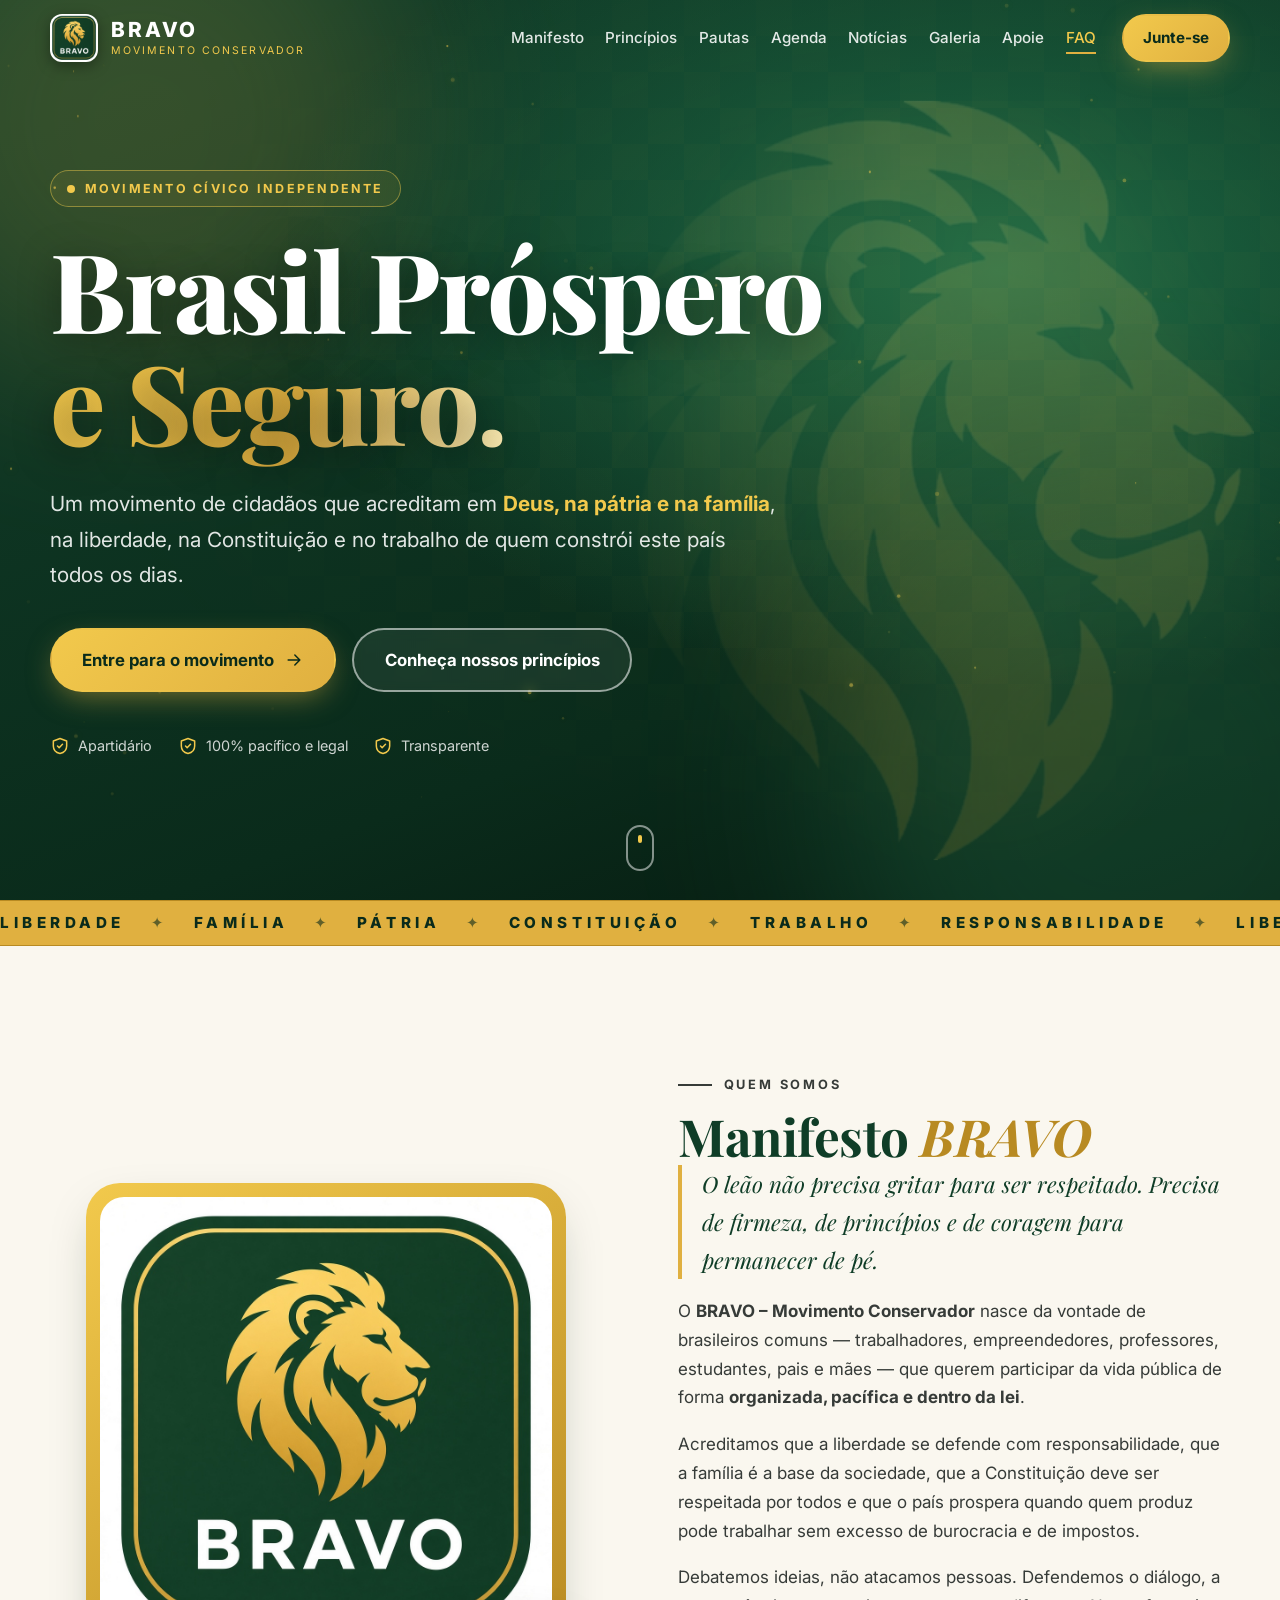
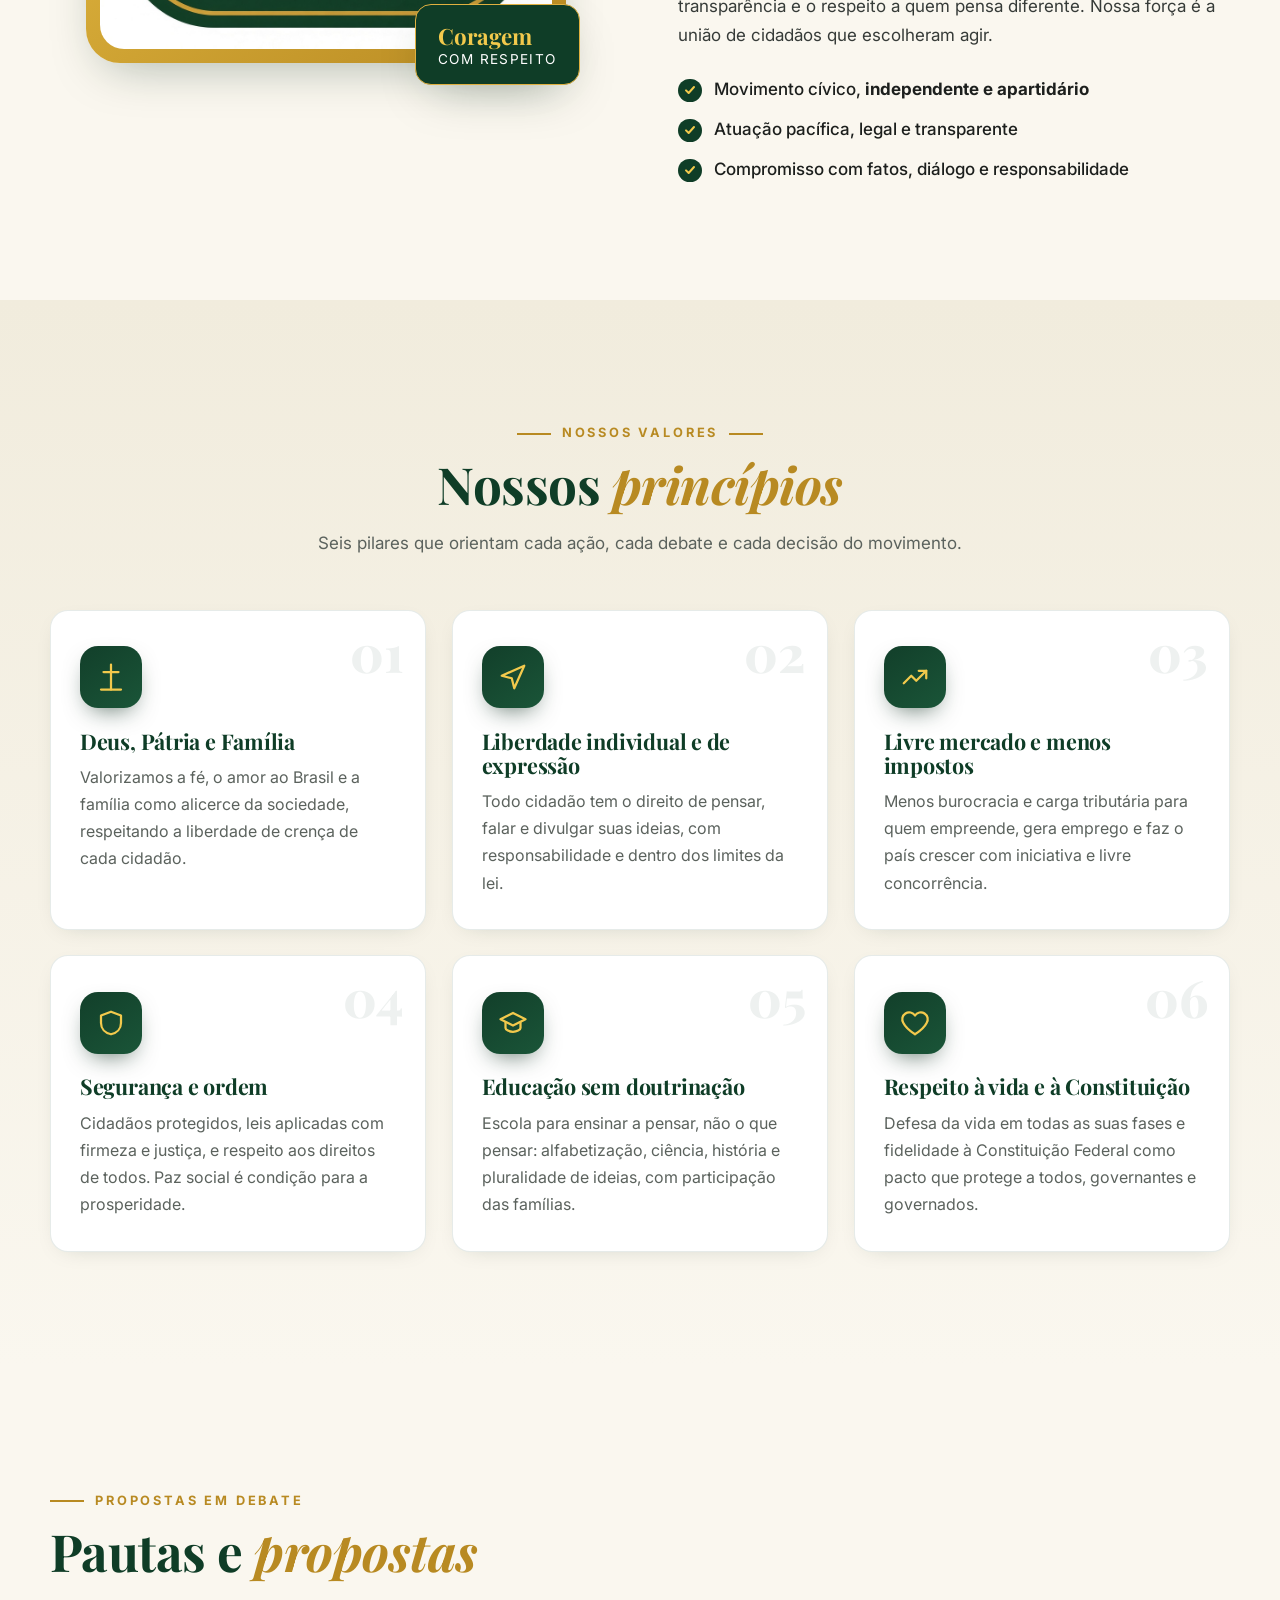
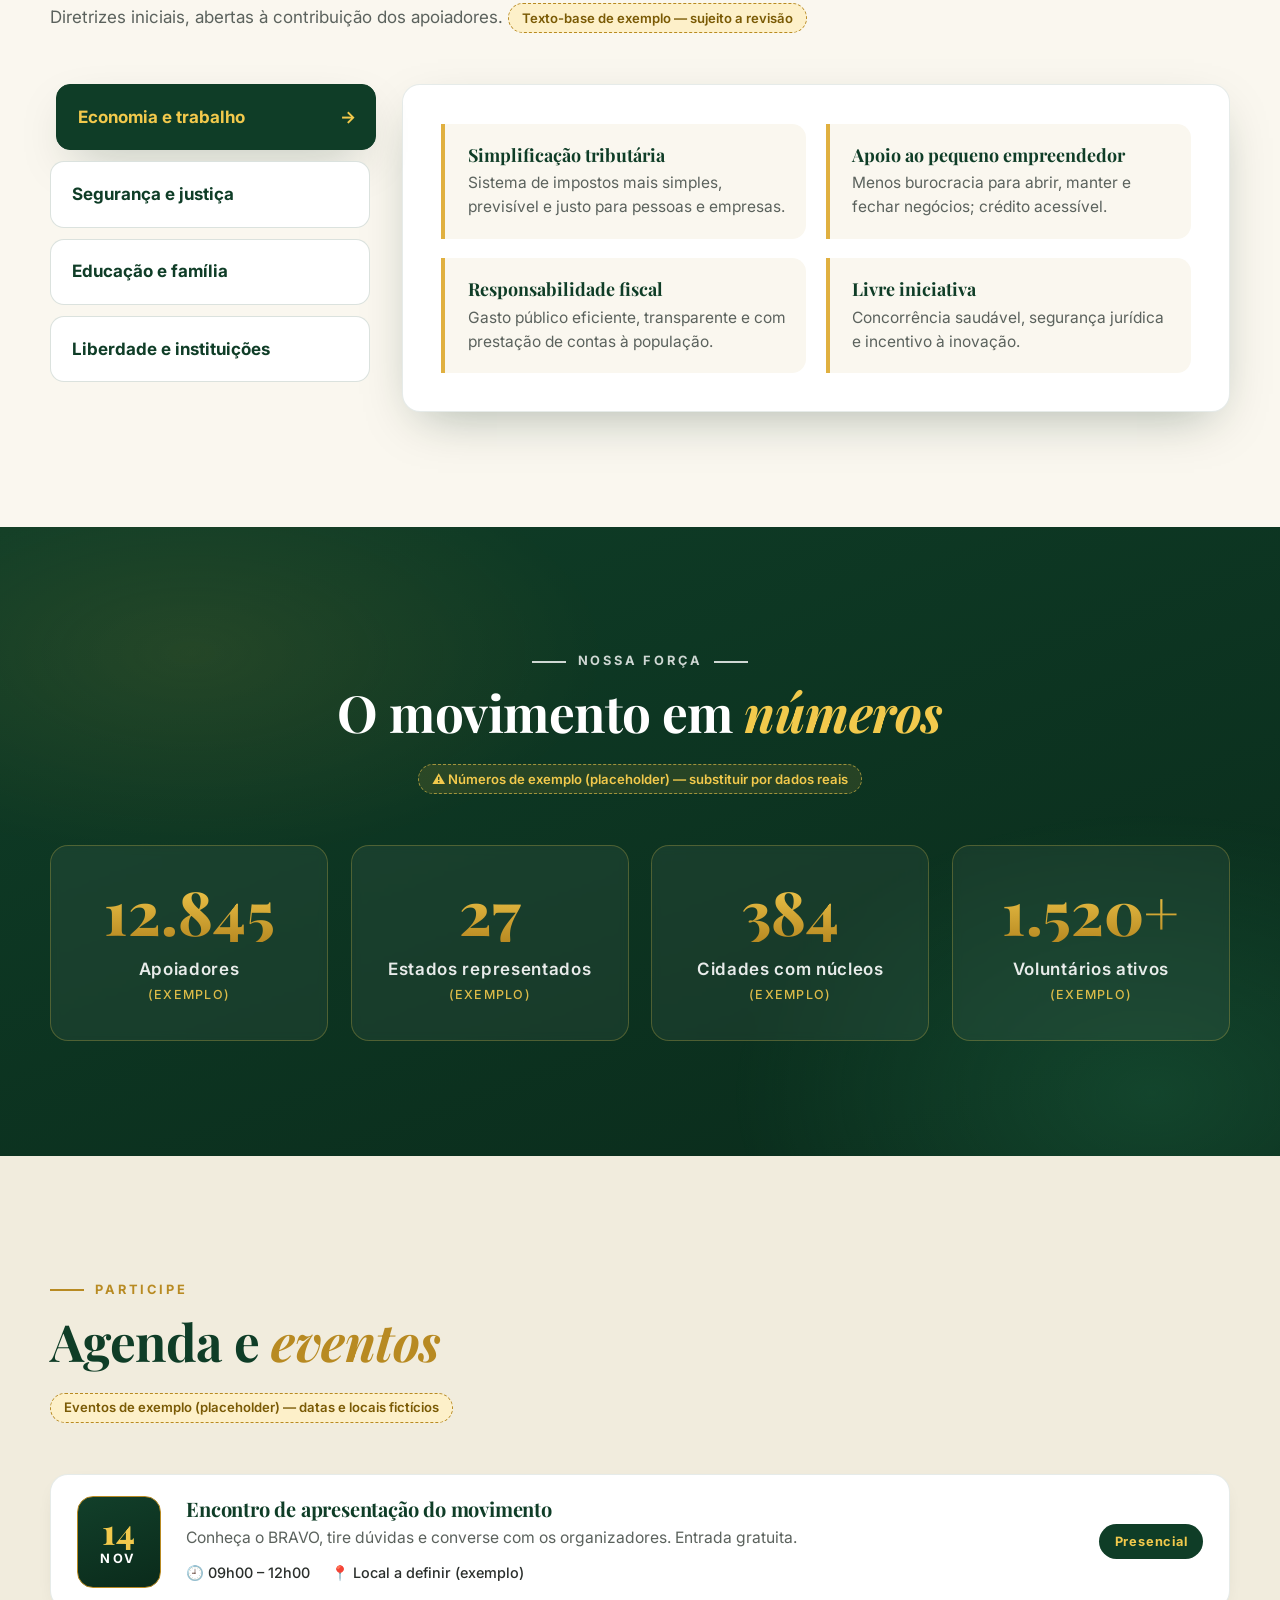
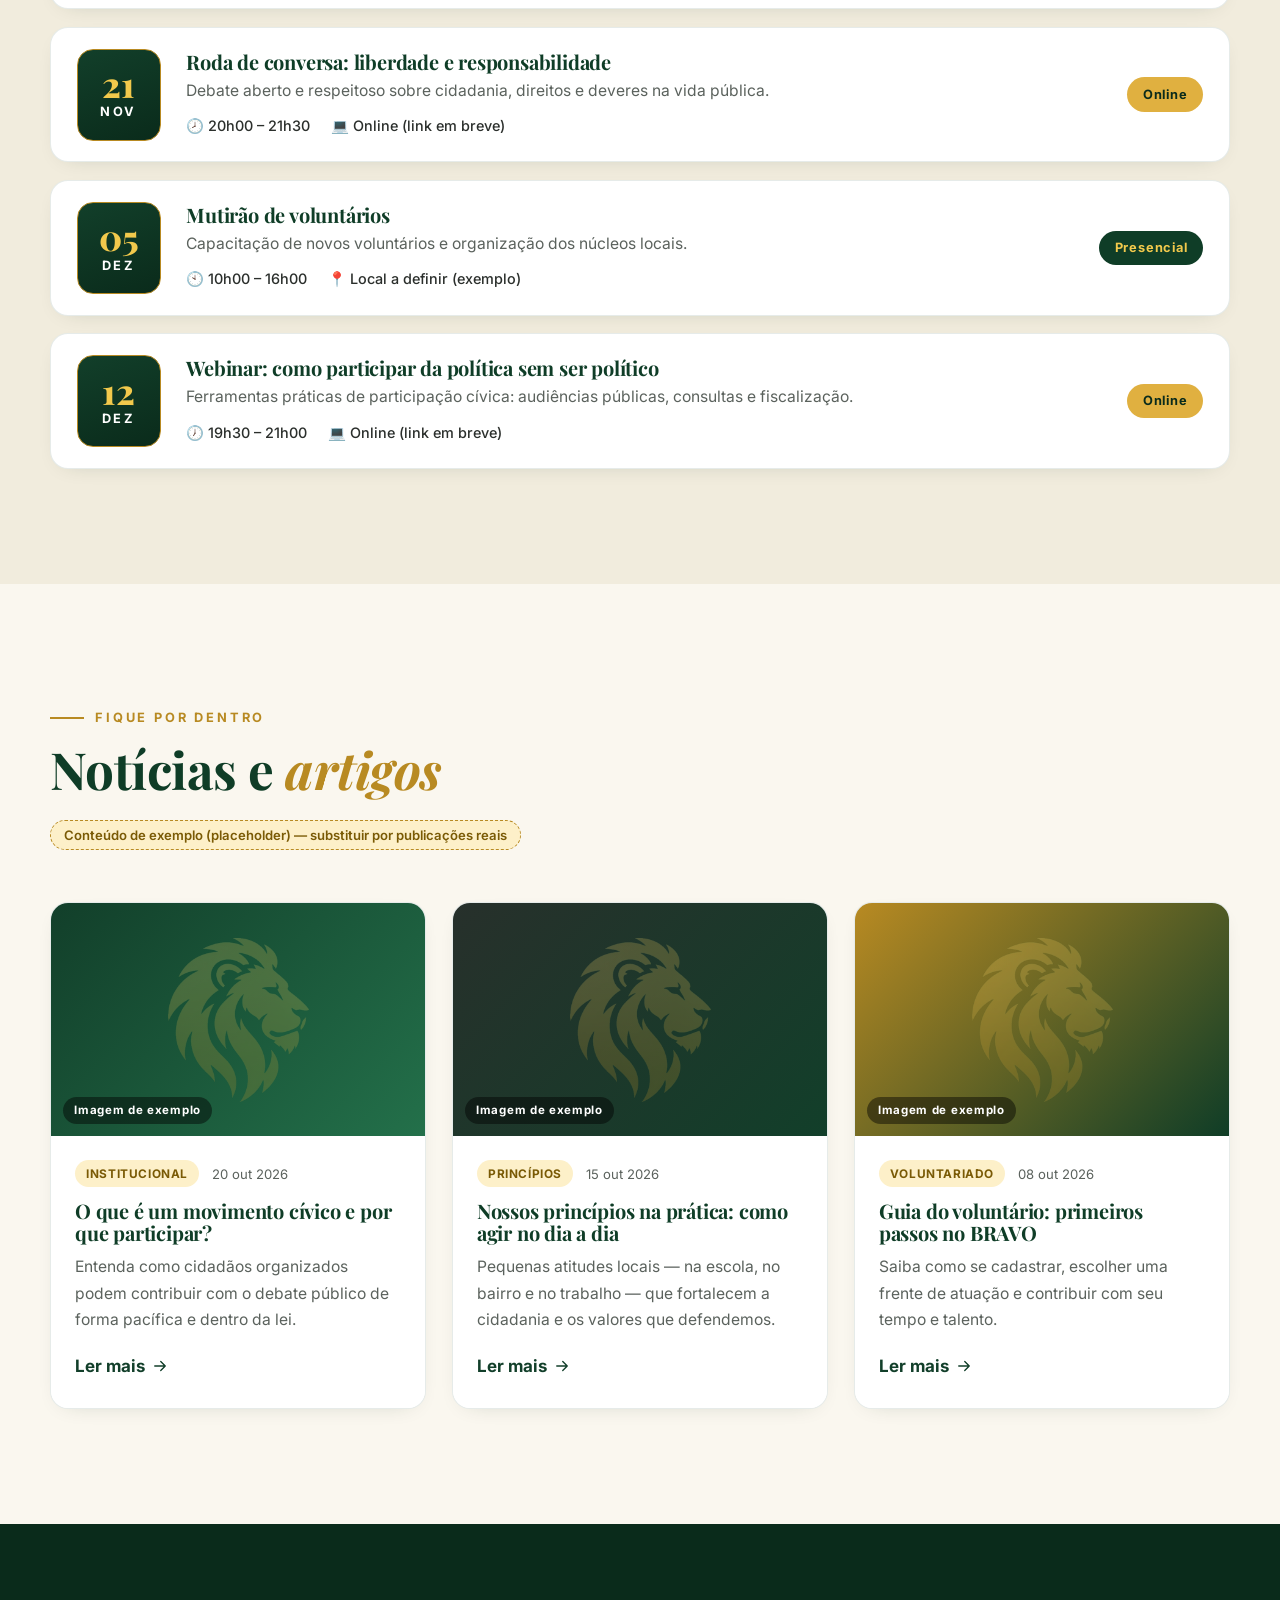
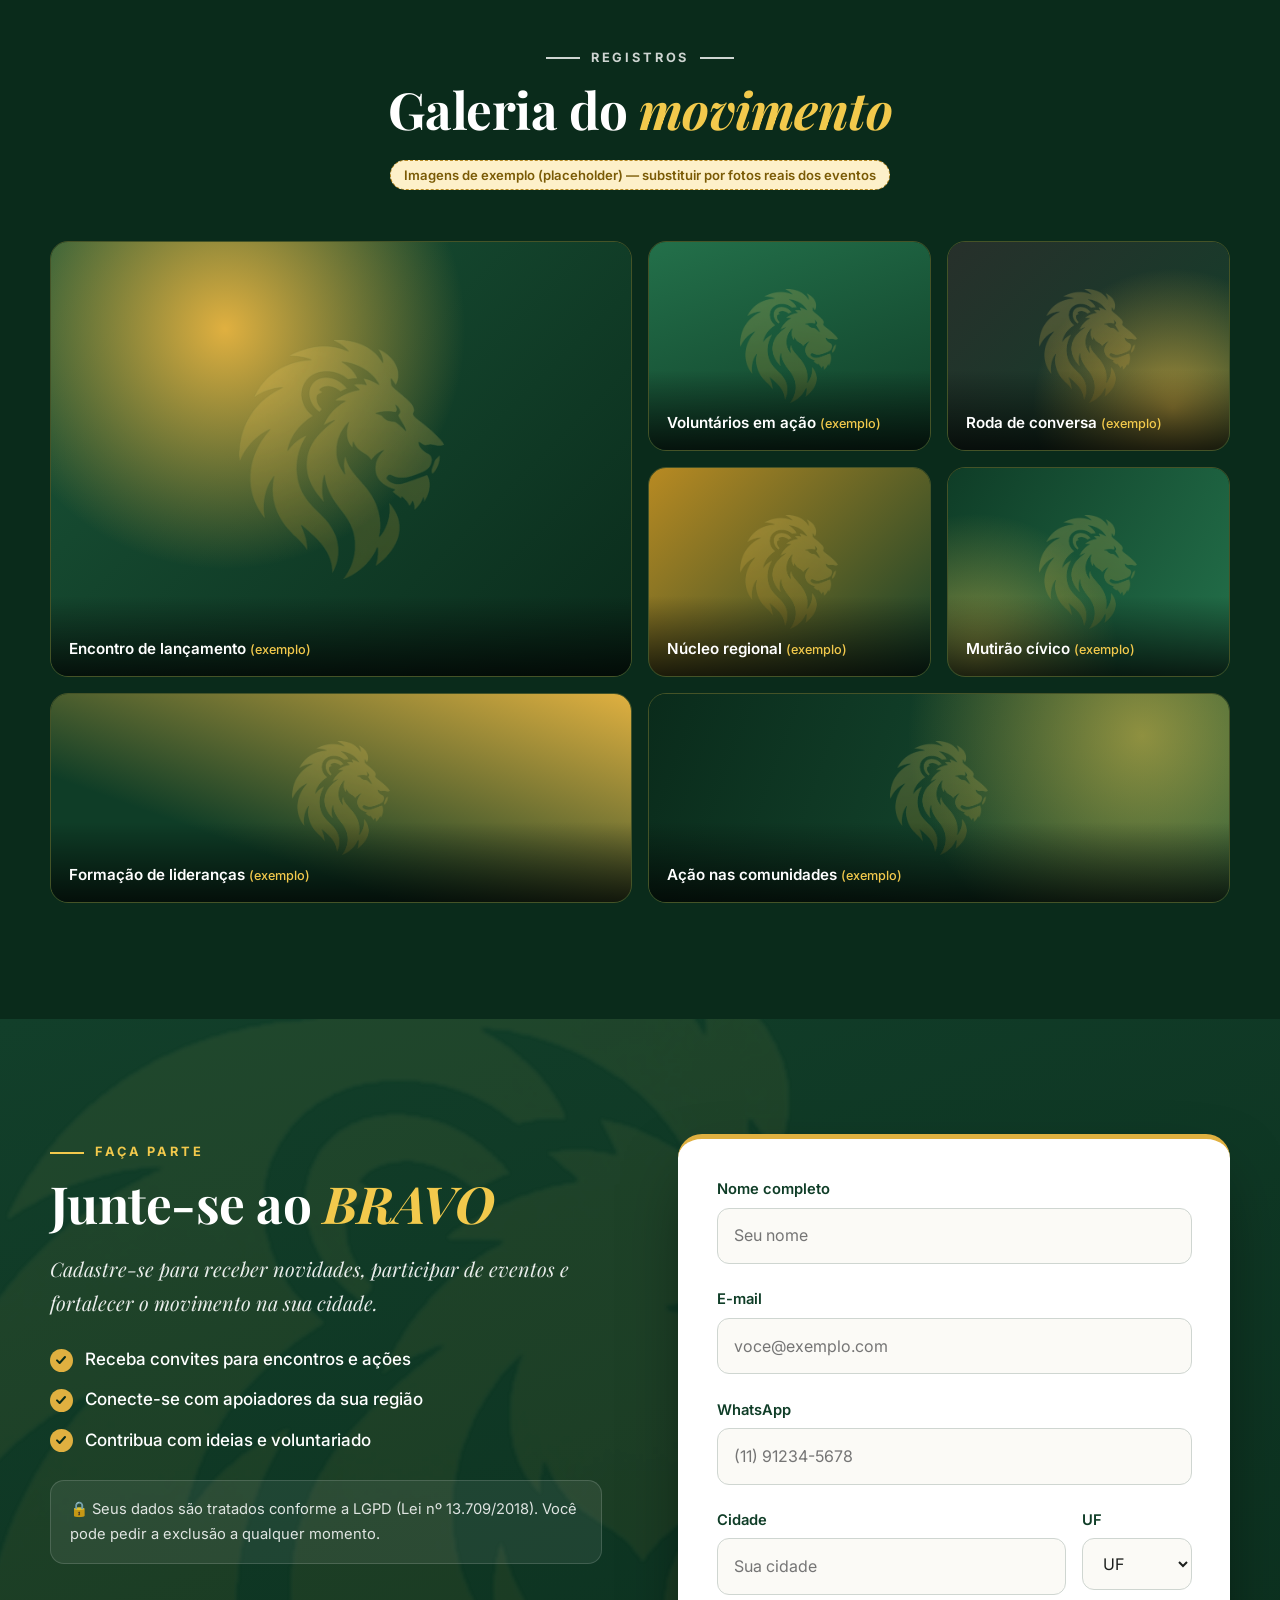
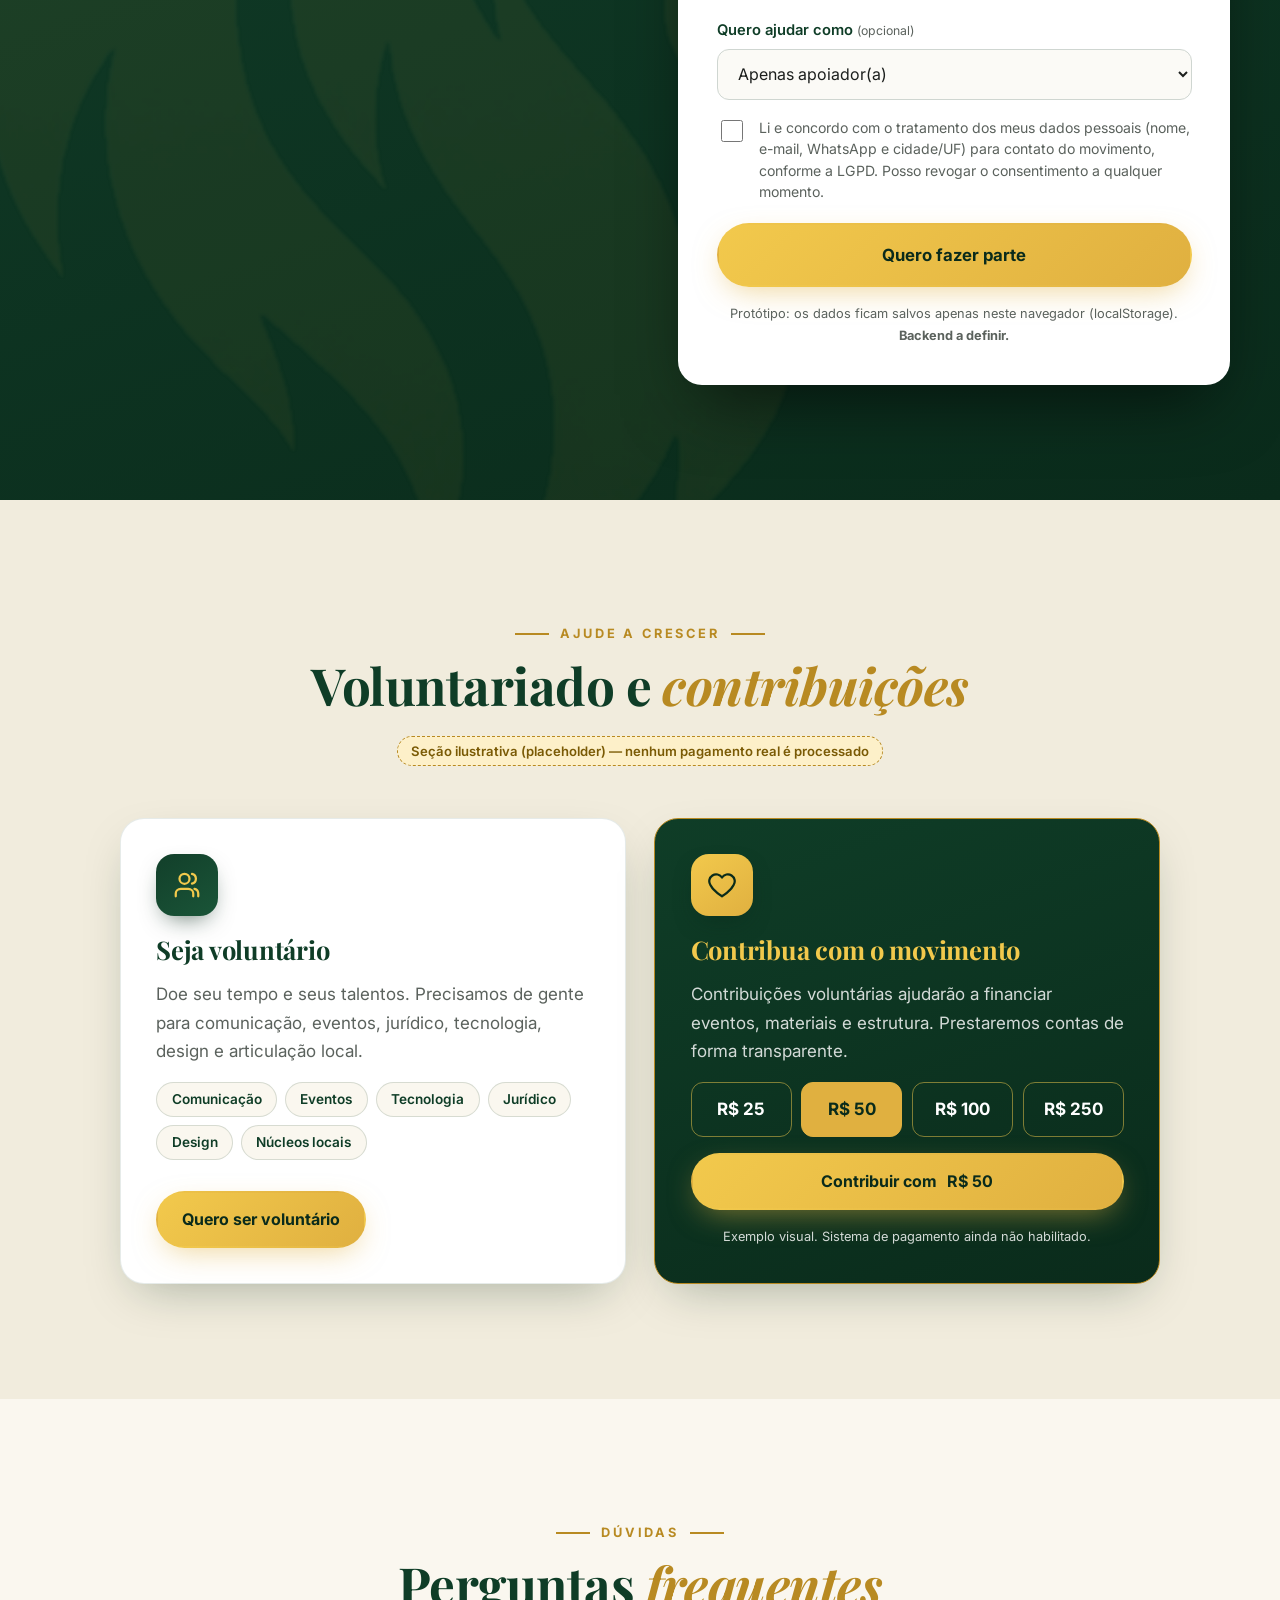
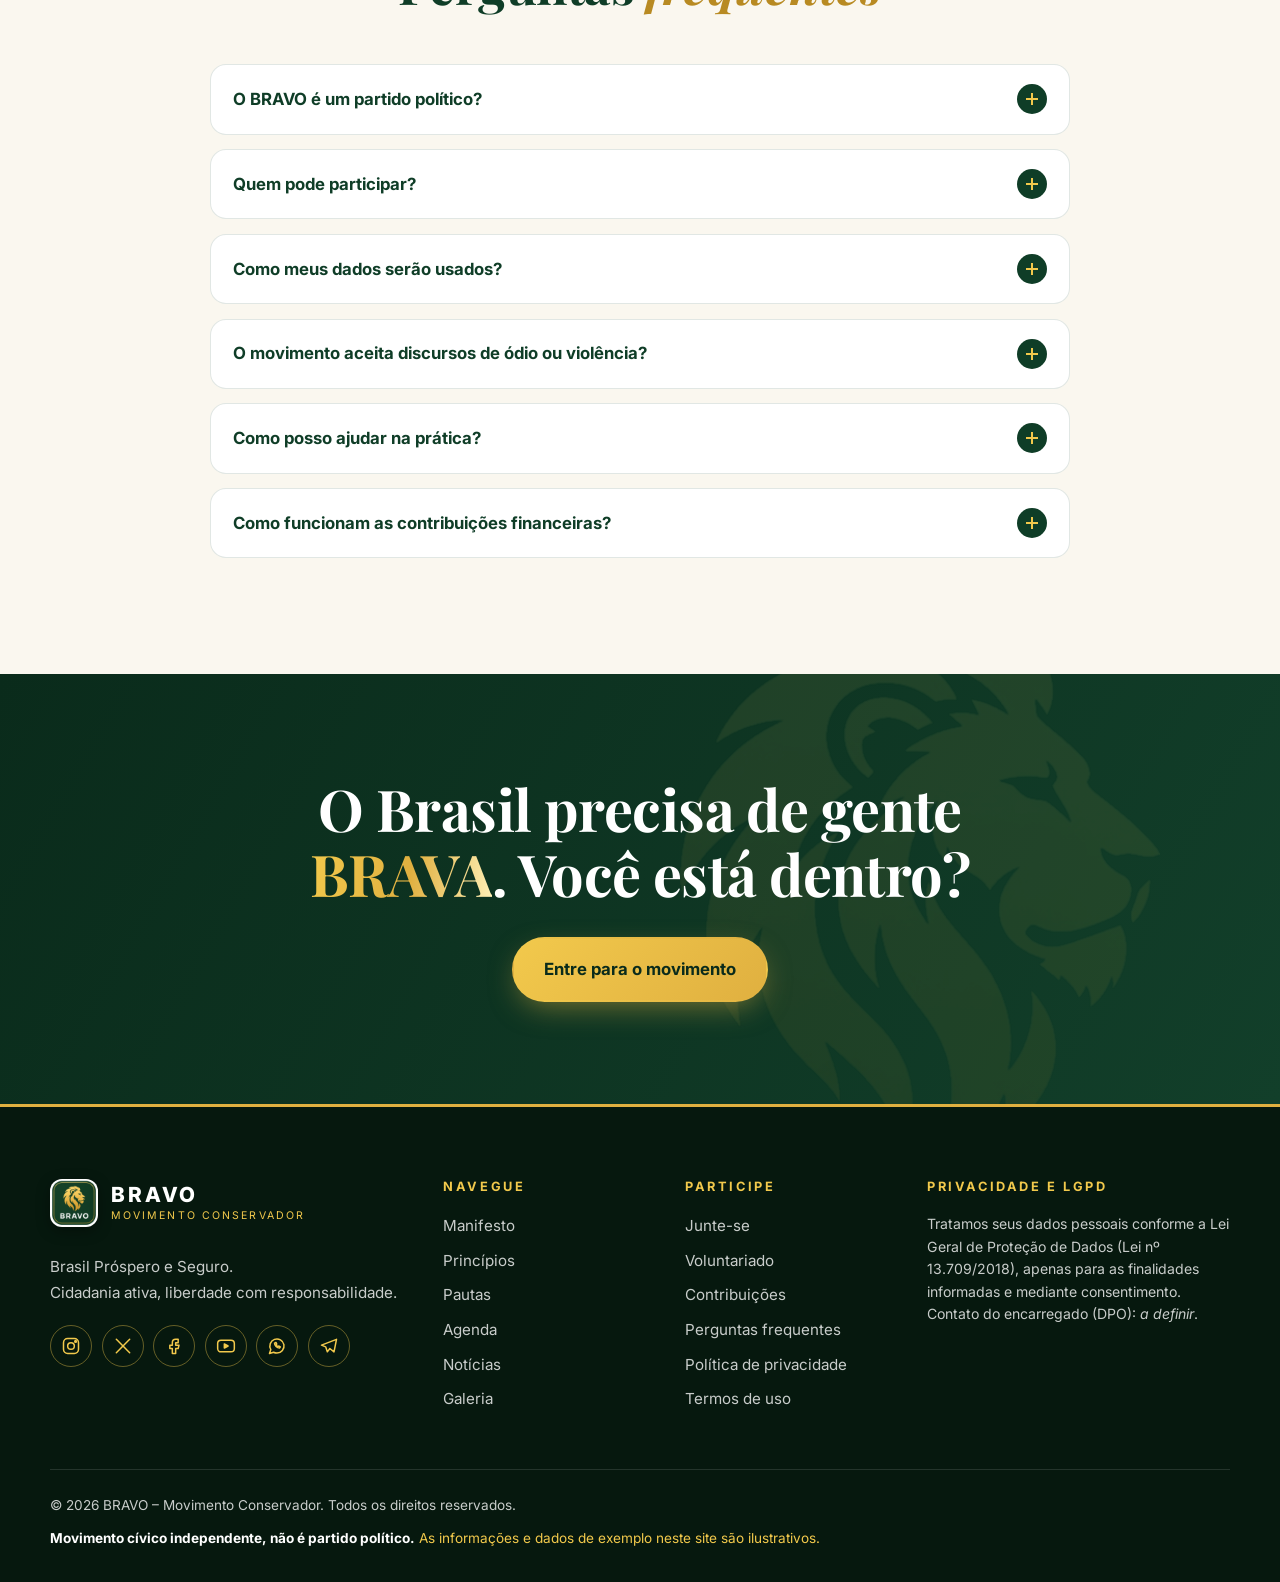
==== commit 3a842c3c: "Novo título: Brasil Próspero e Seguro" ====
--- a/index.html
+++ b/index.html
@@ -3,7 +3,7 @@
 <head>
   <meta charset="utf-8">
   <meta name="viewport" content="width=device-width, initial-scale=1">
-  <title>BRAVO – Movimento Conservador | Brasil de pé. Brasil BRAVO.</title>
+  <title>BRAVO – Movimento Conservador | Brasil Próspero e Seguro.</title>
   <meta name="description" content="BRAVO é um movimento cívico conservador, independente e apartidário, em defesa da liberdade, da família, da Constituição e de um Brasil mais próspero e seguro. Junte-se a nós.">
   <meta name="keywords" content="BRAVO, movimento conservador, movimento cívico, liberdade, família, Constituição, livre mercado, Brasil">
   <meta name="author" content="BRAVO – Movimento Conservador">
@@ -15,7 +15,7 @@
   <meta property="og:type" content="website">
   <meta property="og:locale" content="pt_BR">
   <meta property="og:site_name" content="BRAVO – Movimento Conservador">
-  <meta property="og:title" content="BRAVO – Movimento Conservador | Brasil de pé. Brasil BRAVO.">
+  <meta property="og:title" content="BRAVO – Movimento Conservador | Brasil Próspero e Seguro.">
   <meta property="og:description" content="Movimento cívico independente em defesa da liberdade, da família, da Constituição e do livre mercado. Entre para o movimento.">
   <meta property="og:url" content="https://www.exemplo-bravo.org.br/">
   <meta property="og:image" content="https://www.exemplo-bravo.org.br/assets/og-image.jpg">
@@ -24,7 +24,7 @@
   <meta property="og:image:alt" content="Logotipo do BRAVO: cabeça de leão dourada sobre fundo verde com o texto BRAVO">
   <meta name="twitter:card" content="summary_large_image">
   <meta name="twitter:title" content="BRAVO – Movimento Conservador">
-  <meta name="twitter:description" content="Brasil de pé. Brasil BRAVO. Movimento cívico independente.">
+  <meta name="twitter:description" content="Brasil Próspero e Seguro. Movimento cívico independente.">
   <meta name="twitter:image" content="https://www.exemplo-bravo.org.br/assets/og-image.jpg">
 
   <!-- Favicons -->
@@ -97,7 +97,7 @@
       </div>
       <div class="container hero-inner">
         <p class="eyebrow reveal"><span class="dot"></span> Movimento cívico independente</p>
-        <h1 id="hero-title" class="reveal" style="--d:.08s">Brasil de pé.<br><span class="gold-text">Brasil BRAVO.</span></h1>
+        <h1 id="hero-title" class="reveal" style="--d:.08s">Brasil Próspero<br><span class="gold-text">e Seguro.</span></h1>
         <p class="hero-lead reveal" style="--d:.16s">
           Um movimento de cidadãos que acreditam em <strong>Deus, na pátria e na família</strong>, na liberdade, na Constituição
           e no trabalho de quem constrói este país todos os dias.
@@ -573,7 +573,7 @@
           <img src="assets/logo.jpg" alt="Logotipo BRAVO" width="56" height="56" loading="lazy">
           <span class="brand-text"><strong>BRAVO</strong><small>Movimento Conservador</small></span>
         </a>
-        <p>Brasil de pé. Brasil BRAVO.<br>Cidadania ativa, liberdade com responsabilidade.</p>
+        <p>Brasil Próspero e Seguro.<br>Cidadania ativa, liberdade com responsabilidade.</p>
         <ul class="socials" aria-label="Redes sociais (links de exemplo)">
           <li><a href="#" aria-label="Instagram (link de exemplo)"><svg viewBox="0 0 24 24" aria-hidden="true"><rect x="3" y="3" width="18" height="18" rx="5"/><circle cx="12" cy="12" r="4"/><circle cx="17.5" cy="6.5" r="1" fill="currentColor"/></svg></a></li>
           <li><a href="#" aria-label="X / Twitter (link de exemplo)"><svg viewBox="0 0 24 24" aria-hidden="true"><path d="M4 4l16 16M20 4L4 20"/></svg></a></li>
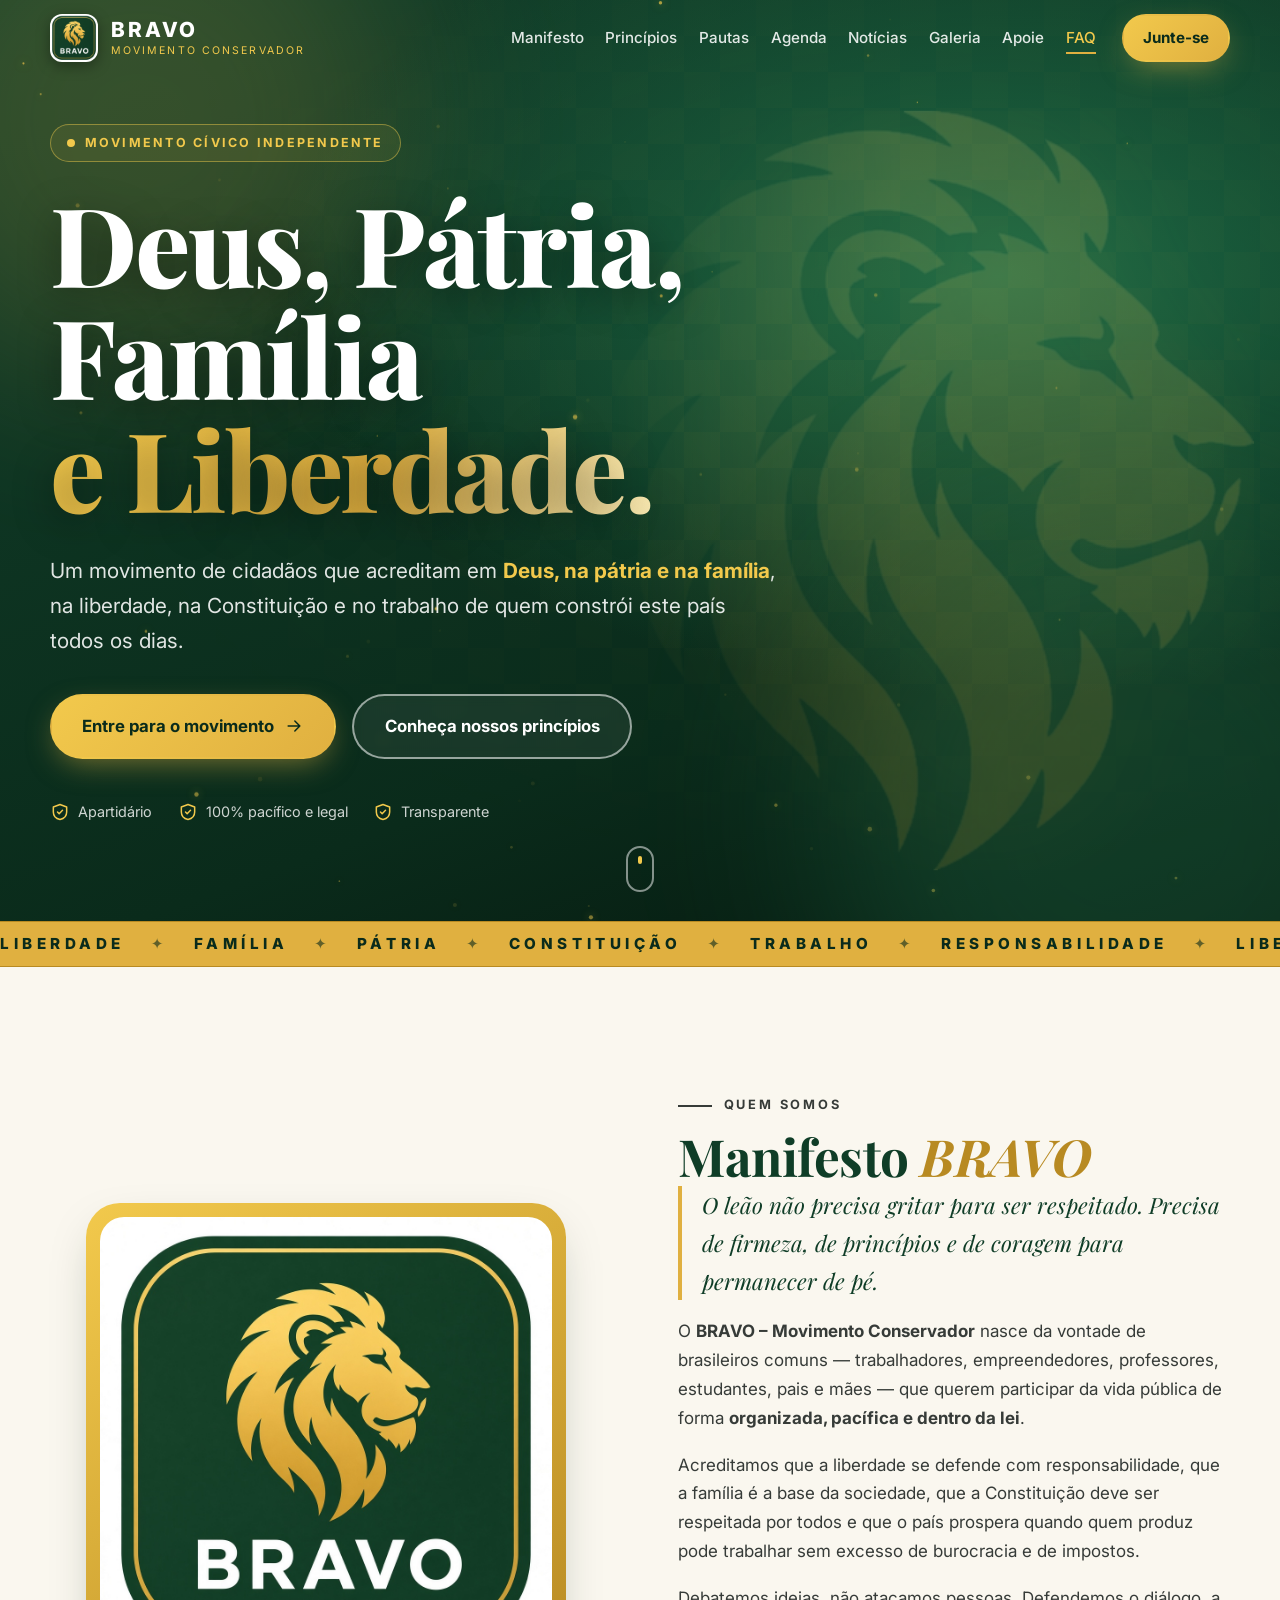
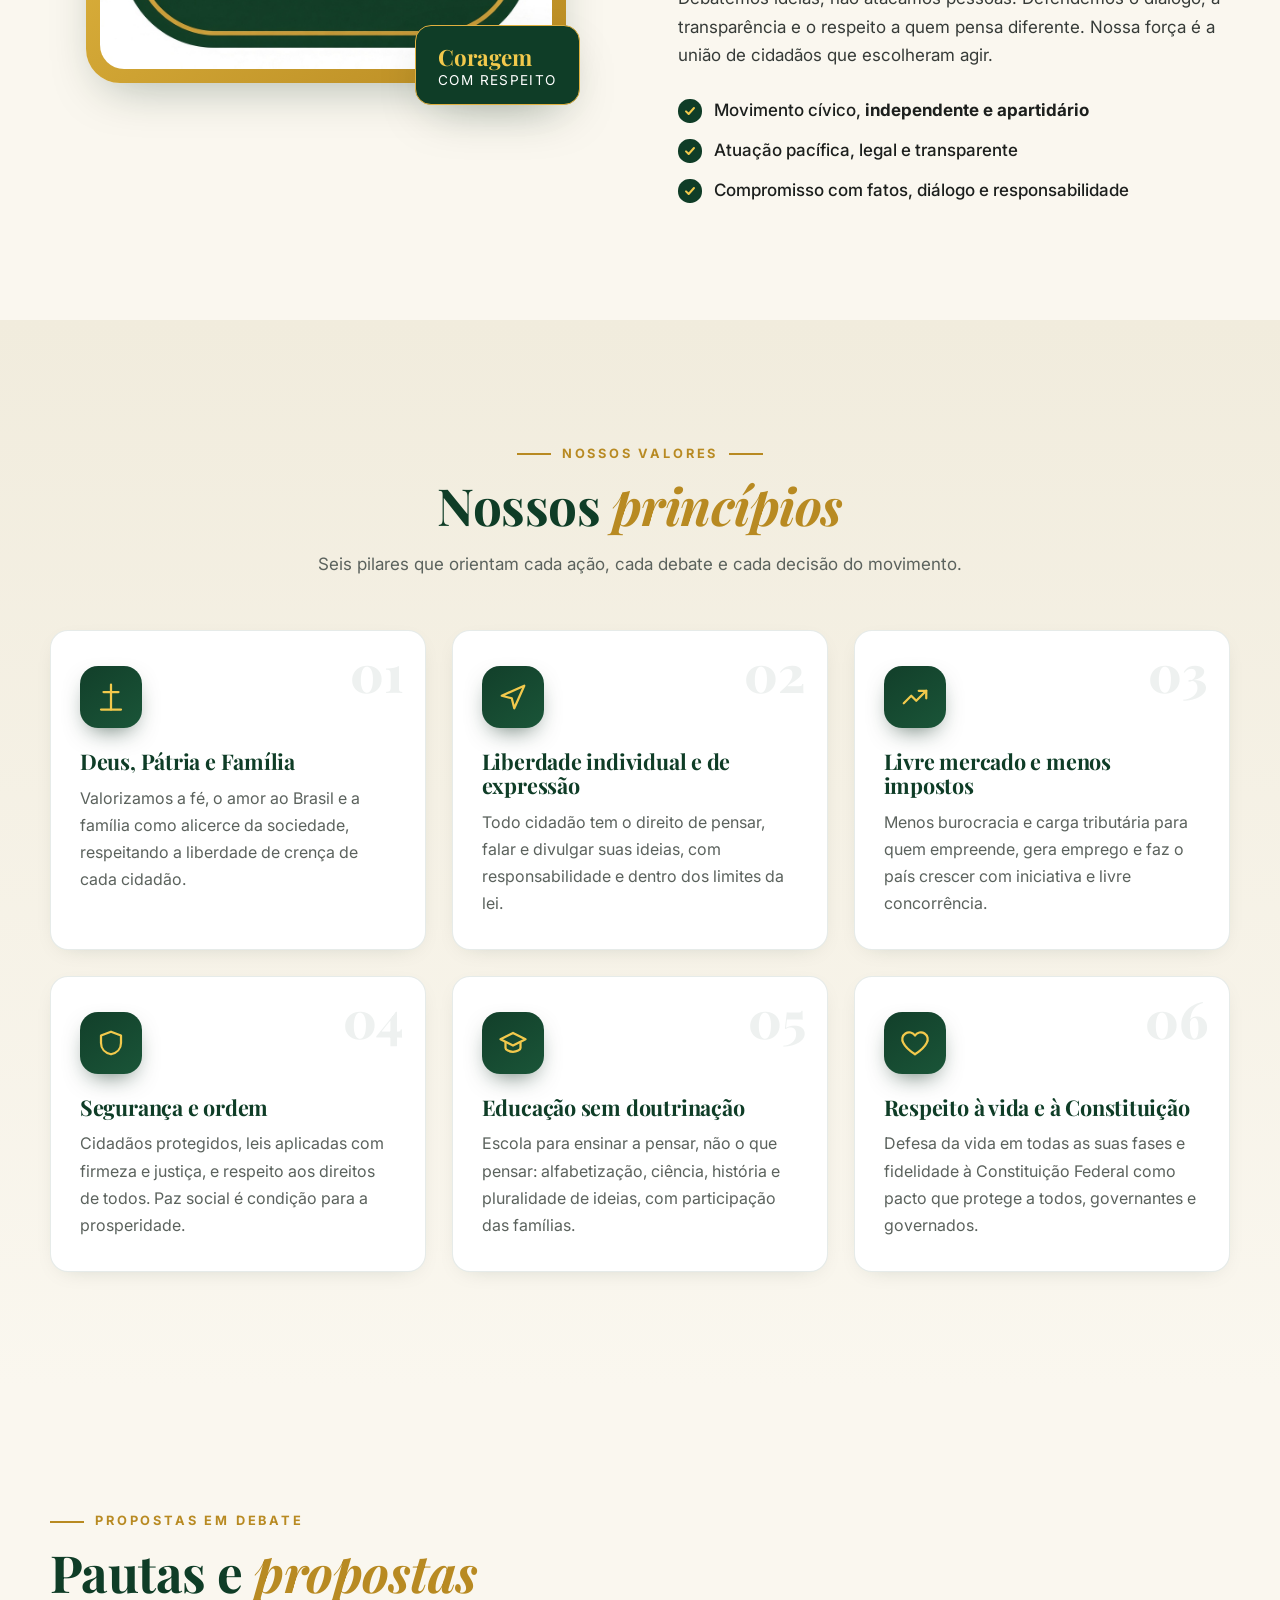
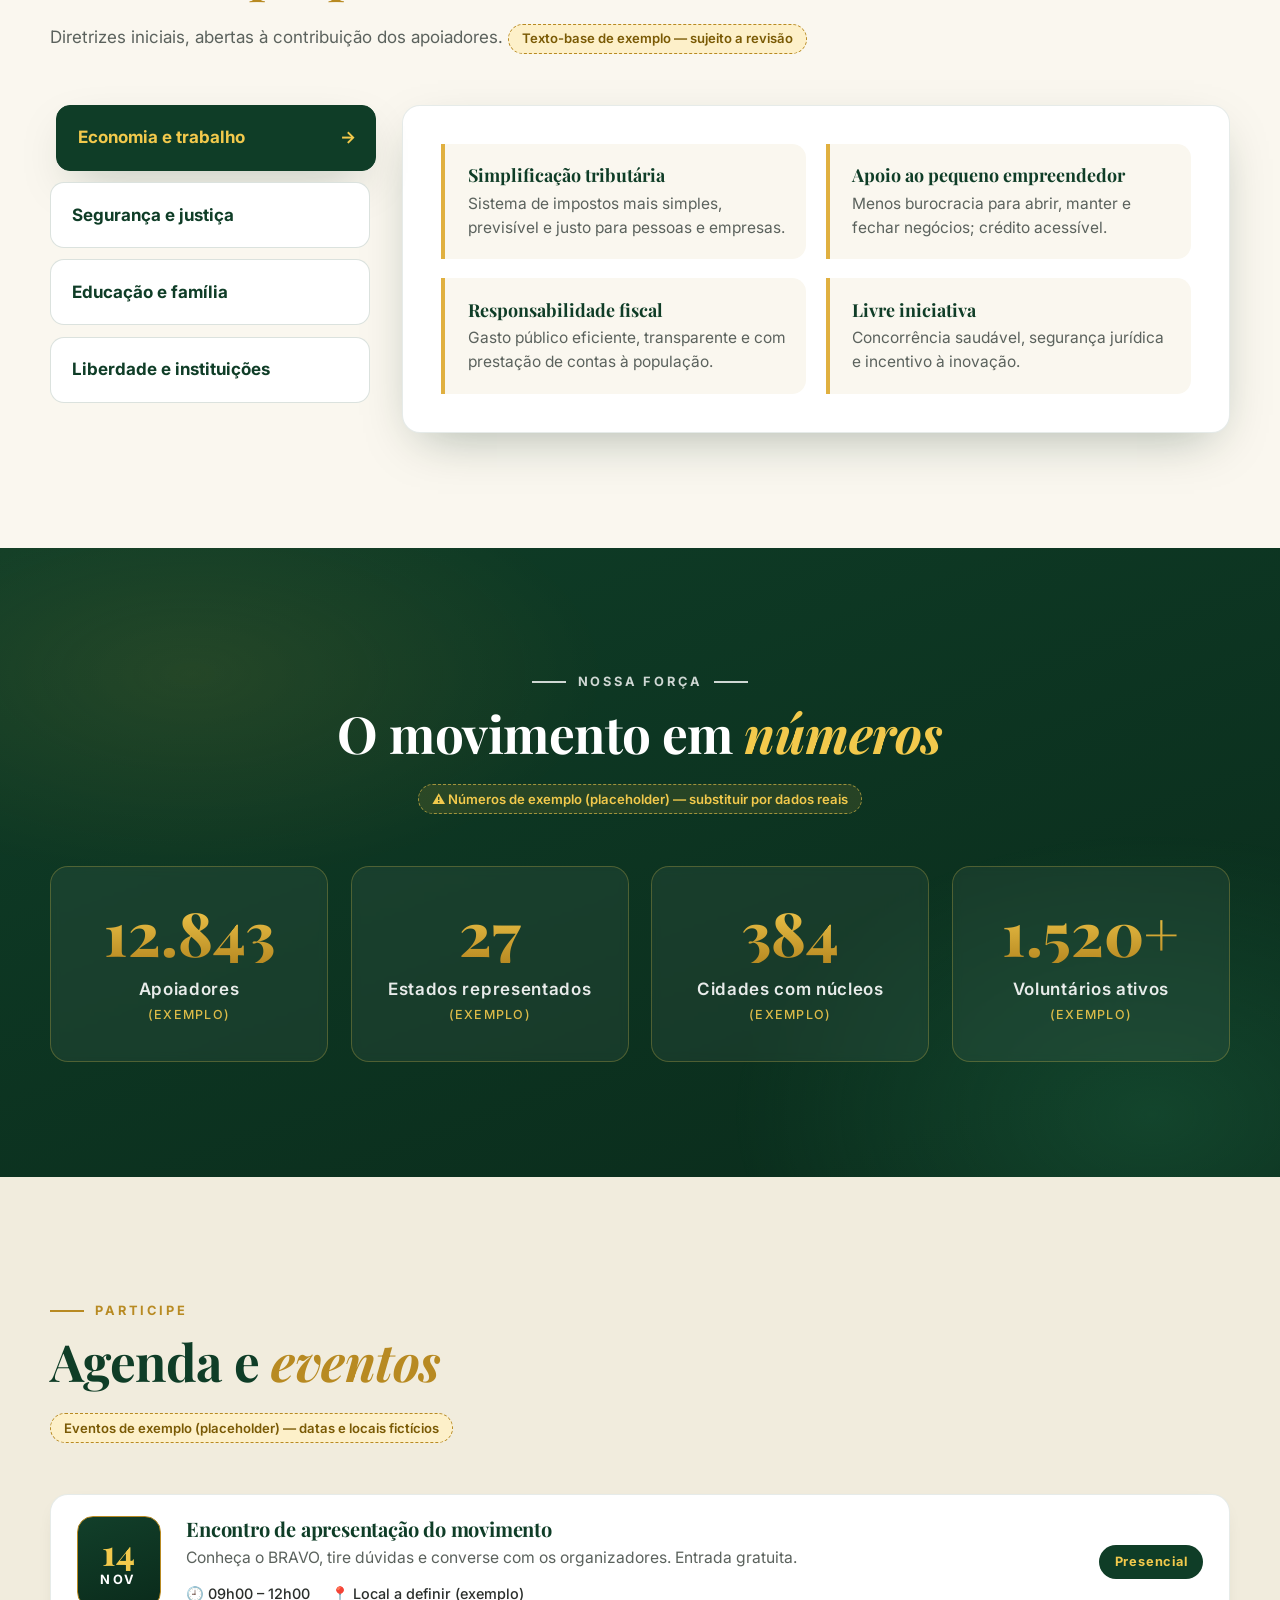
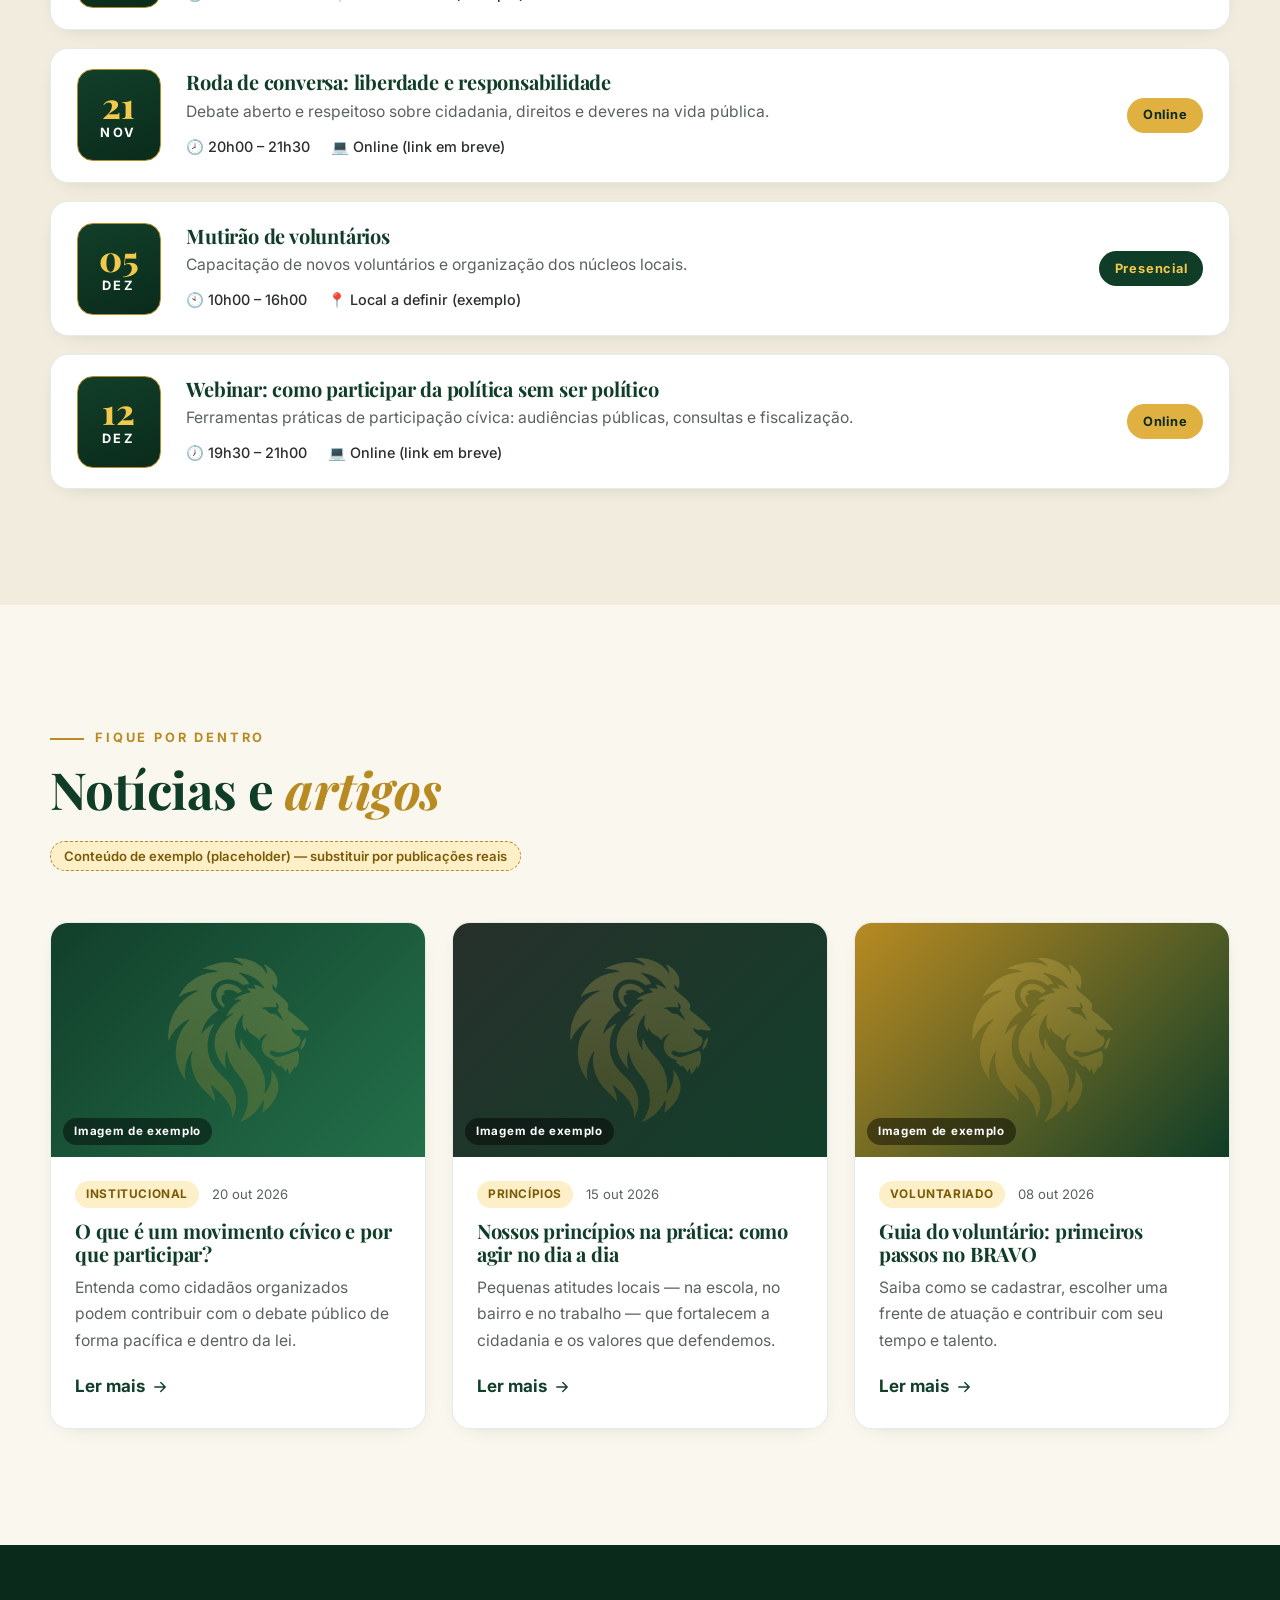
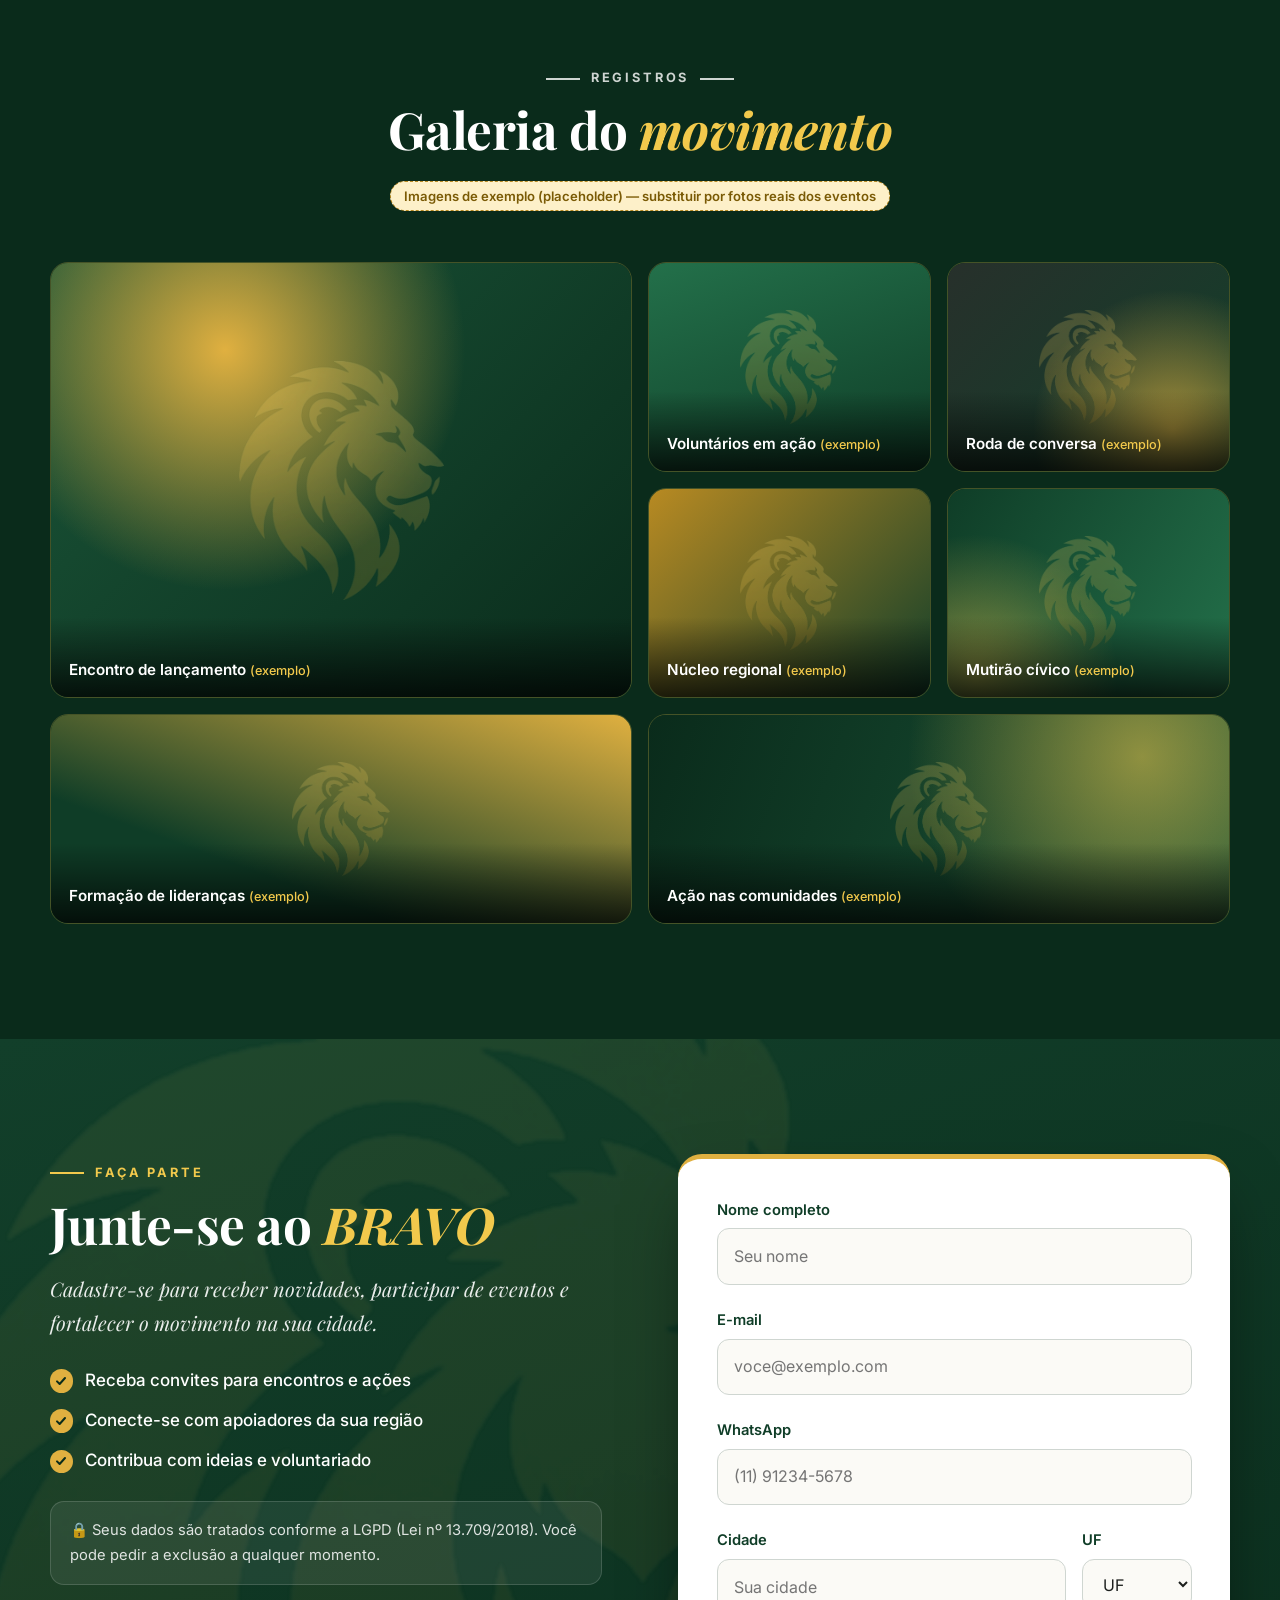
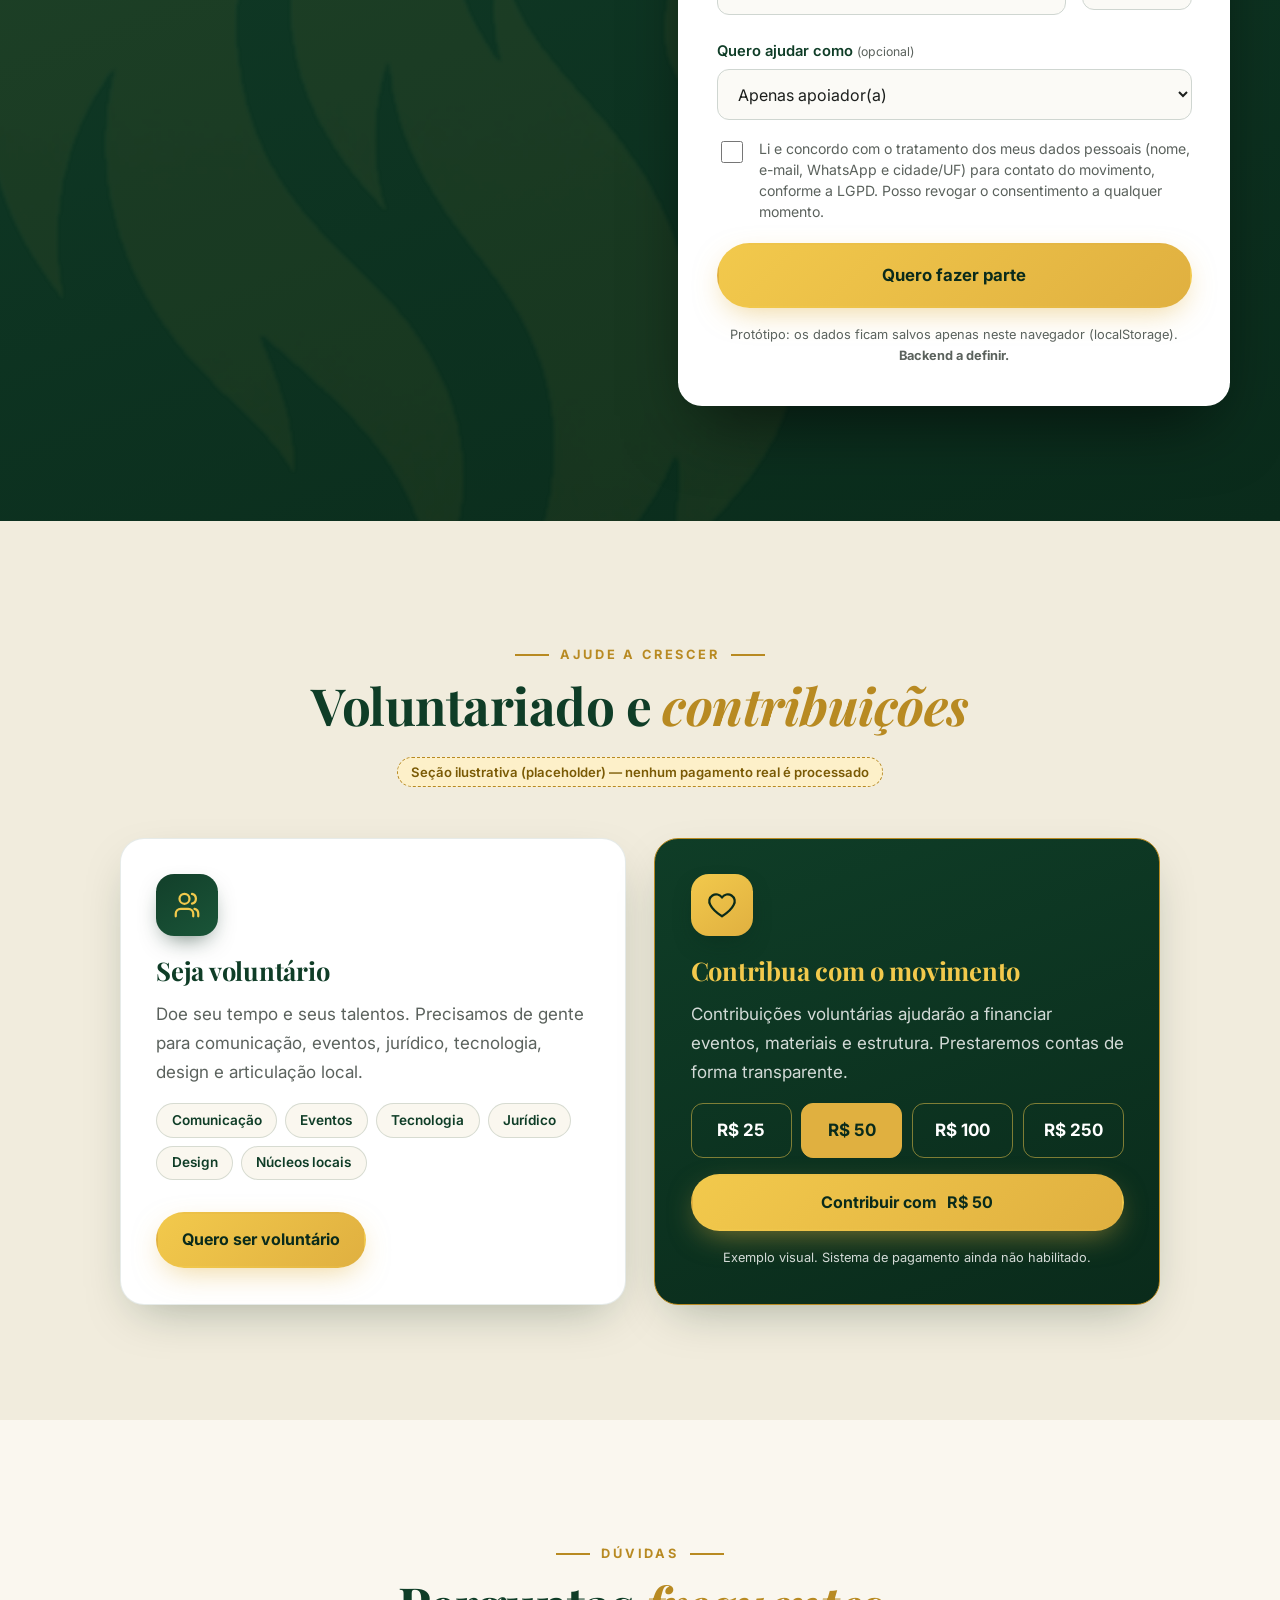
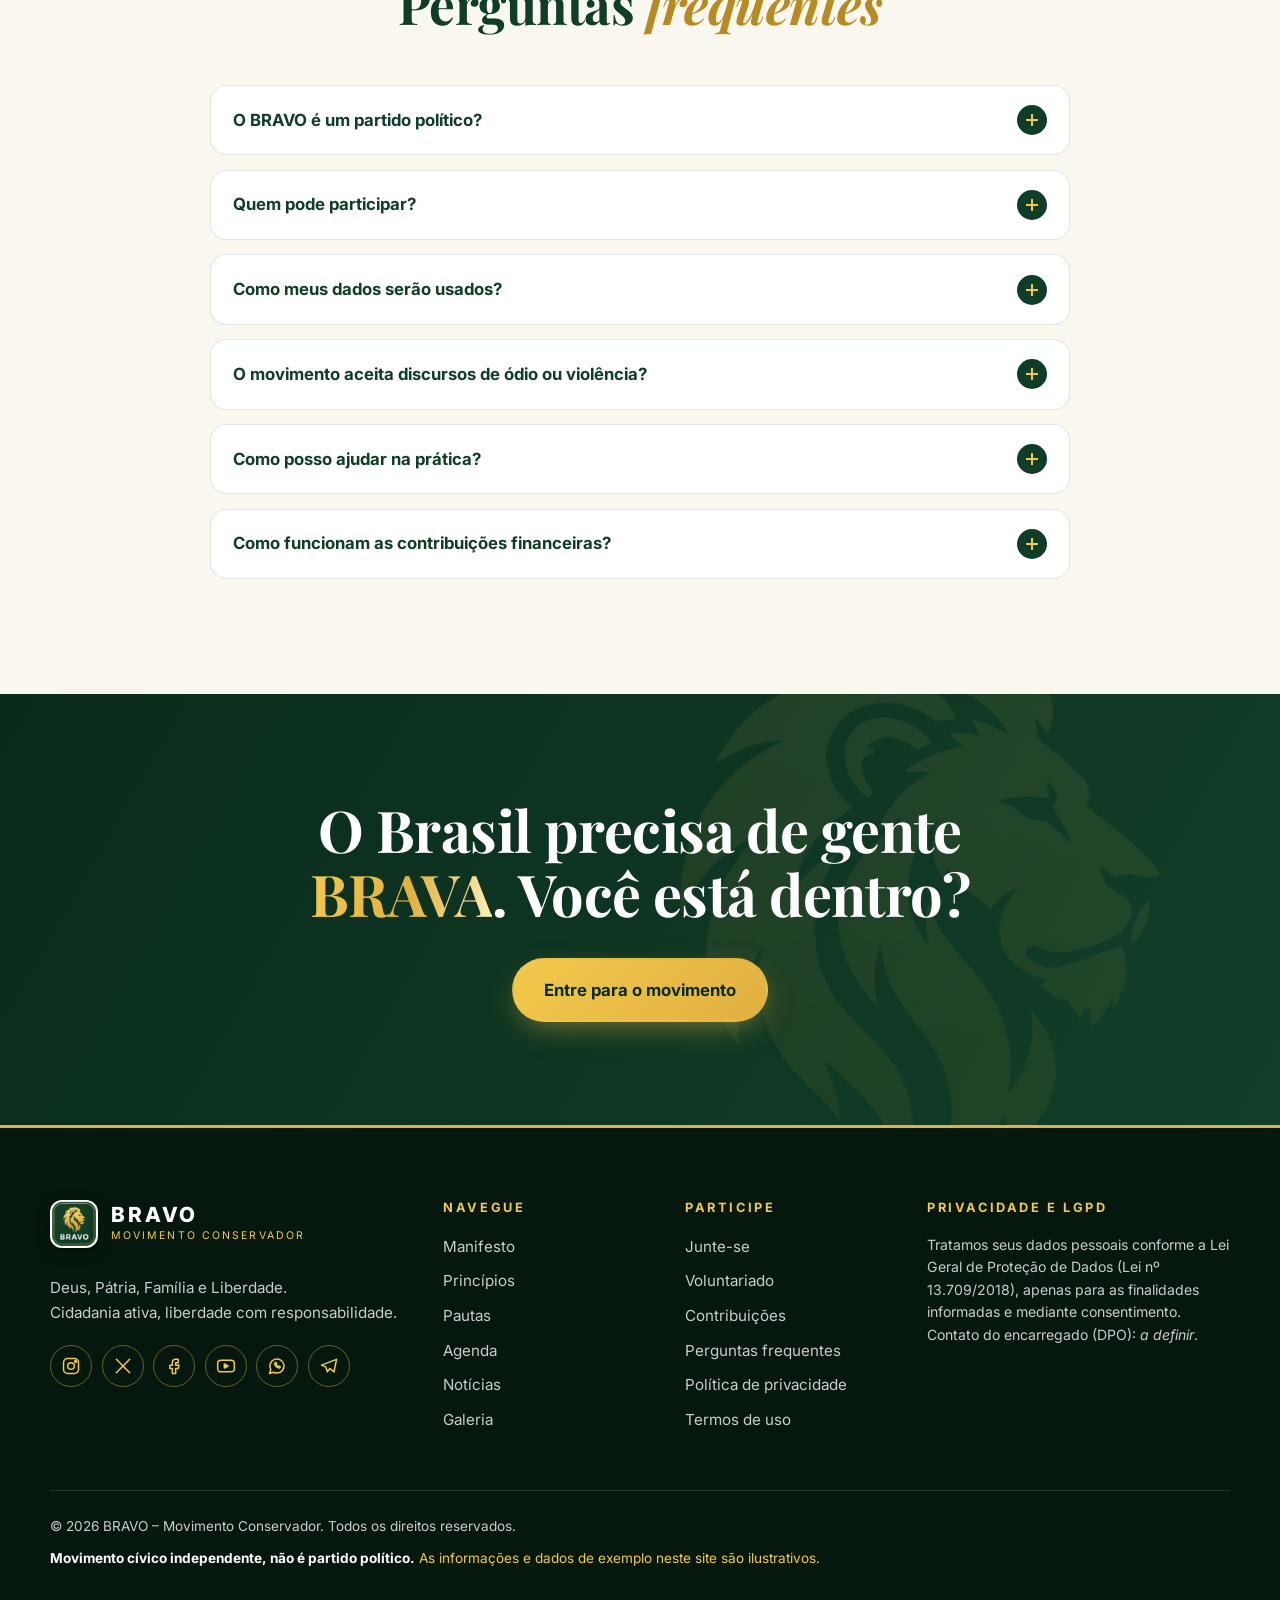
==== commit e22f7a5f: "Novo título: Deus, Pátria, Família e Liberdade" ====
--- a/index.html
+++ b/index.html
@@ -3,7 +3,7 @@
 <head>
   <meta charset="utf-8">
   <meta name="viewport" content="width=device-width, initial-scale=1">
-  <title>BRAVO – Movimento Conservador | Brasil Próspero e Seguro.</title>
+  <title>BRAVO – Movimento Conservador | Deus, Pátria, Família e Liberdade.</title>
   <meta name="description" content="BRAVO é um movimento cívico conservador, independente e apartidário, em defesa da liberdade, da família, da Constituição e de um Brasil mais próspero e seguro. Junte-se a nós.">
   <meta name="keywords" content="BRAVO, movimento conservador, movimento cívico, liberdade, família, Constituição, livre mercado, Brasil">
   <meta name="author" content="BRAVO – Movimento Conservador">
@@ -15,7 +15,7 @@
   <meta property="og:type" content="website">
   <meta property="og:locale" content="pt_BR">
   <meta property="og:site_name" content="BRAVO – Movimento Conservador">
-  <meta property="og:title" content="BRAVO – Movimento Conservador | Brasil Próspero e Seguro.">
+  <meta property="og:title" content="BRAVO – Movimento Conservador | Deus, Pátria, Família e Liberdade.">
   <meta property="og:description" content="Movimento cívico independente em defesa da liberdade, da família, da Constituição e do livre mercado. Entre para o movimento.">
   <meta property="og:url" content="https://www.exemplo-bravo.org.br/">
   <meta property="og:image" content="https://www.exemplo-bravo.org.br/assets/og-image.jpg">
@@ -24,7 +24,7 @@
   <meta property="og:image:alt" content="Logotipo do BRAVO: cabeça de leão dourada sobre fundo verde com o texto BRAVO">
   <meta name="twitter:card" content="summary_large_image">
   <meta name="twitter:title" content="BRAVO – Movimento Conservador">
-  <meta name="twitter:description" content="Brasil Próspero e Seguro. Movimento cívico independente.">
+  <meta name="twitter:description" content="Deus, Pátria, Família e Liberdade. Movimento cívico independente.">
   <meta name="twitter:image" content="https://www.exemplo-bravo.org.br/assets/og-image.jpg">
 
   <!-- Favicons -->
@@ -97,7 +97,7 @@
       </div>
       <div class="container hero-inner">
         <p class="eyebrow reveal"><span class="dot"></span> Movimento cívico independente</p>
-        <h1 id="hero-title" class="reveal" style="--d:.08s">Brasil Próspero<br><span class="gold-text">e Seguro.</span></h1>
+        <h1 id="hero-title" class="reveal" style="--d:.08s">Deus, Pátria, Família<br><span class="gold-text">e Liberdade.</span></h1>
         <p class="hero-lead reveal" style="--d:.16s">
           Um movimento de cidadãos que acreditam em <strong>Deus, na pátria e na família</strong>, na liberdade, na Constituição
           e no trabalho de quem constrói este país todos os dias.
@@ -573,7 +573,7 @@
           <img src="assets/logo.jpg" alt="Logotipo BRAVO" width="56" height="56" loading="lazy">
           <span class="brand-text"><strong>BRAVO</strong><small>Movimento Conservador</small></span>
         </a>
-        <p>Brasil Próspero e Seguro.<br>Cidadania ativa, liberdade com responsabilidade.</p>
+        <p>Deus, Pátria, Família e Liberdade.<br>Cidadania ativa, liberdade com responsabilidade.</p>
         <ul class="socials" aria-label="Redes sociais (links de exemplo)">
           <li><a href="#" aria-label="Instagram (link de exemplo)"><svg viewBox="0 0 24 24" aria-hidden="true"><rect x="3" y="3" width="18" height="18" rx="5"/><circle cx="12" cy="12" r="4"/><circle cx="17.5" cy="6.5" r="1" fill="currentColor"/></svg></a></li>
           <li><a href="#" aria-label="X / Twitter (link de exemplo)"><svg viewBox="0 0 24 24" aria-hidden="true"><path d="M4 4l16 16M20 4L4 20"/></svg></a></li>
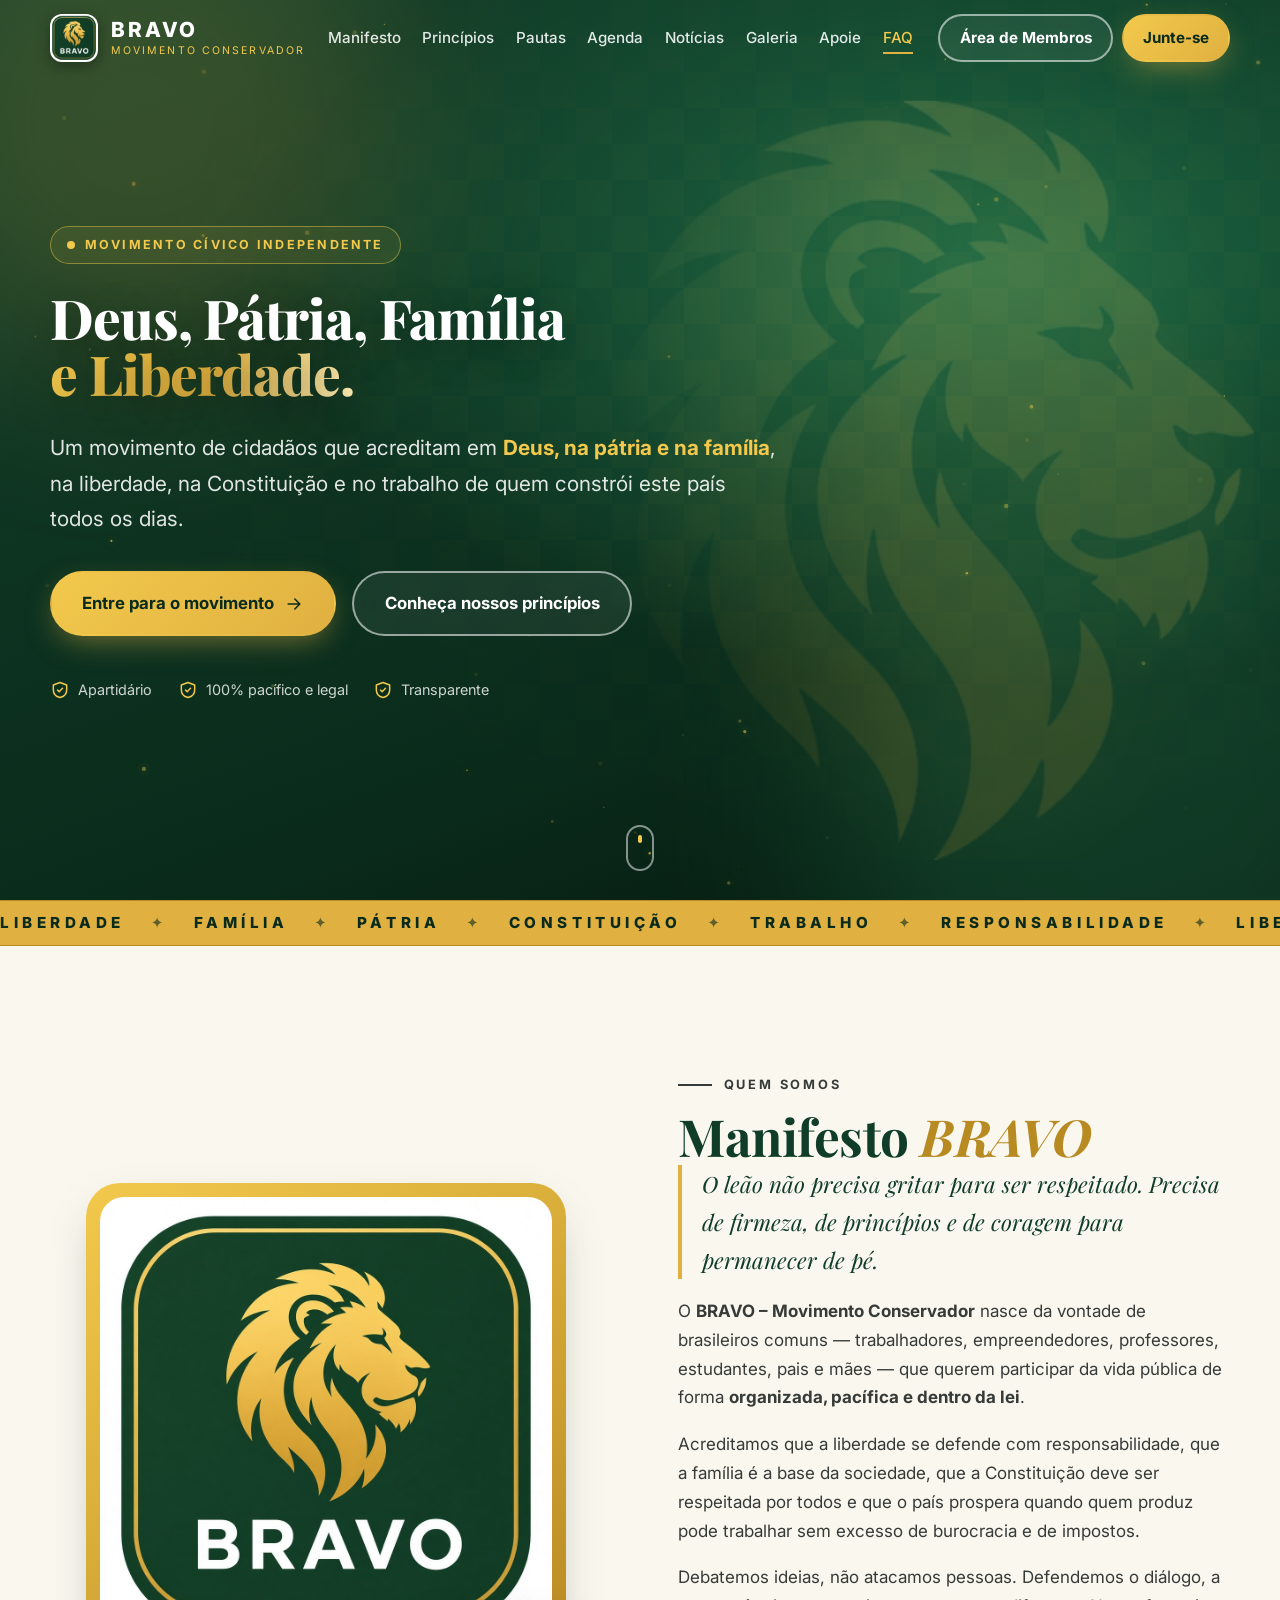
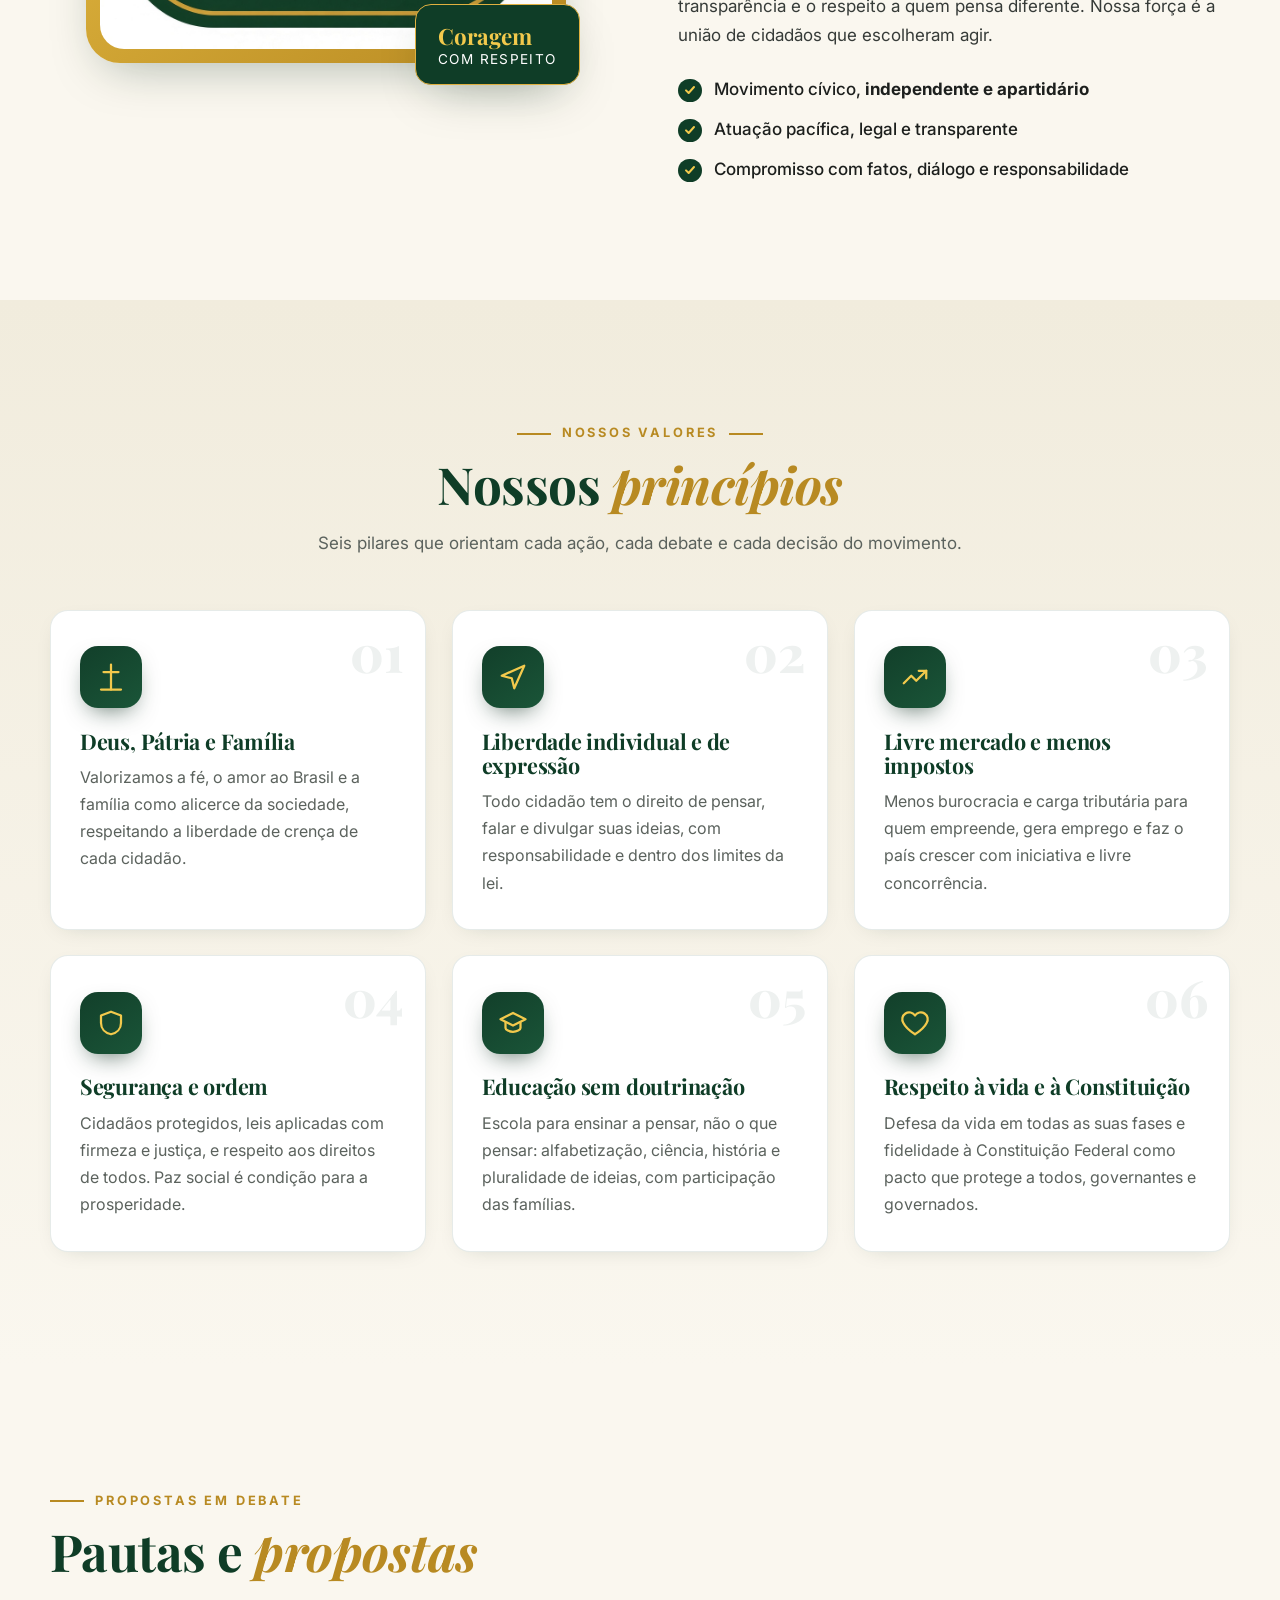
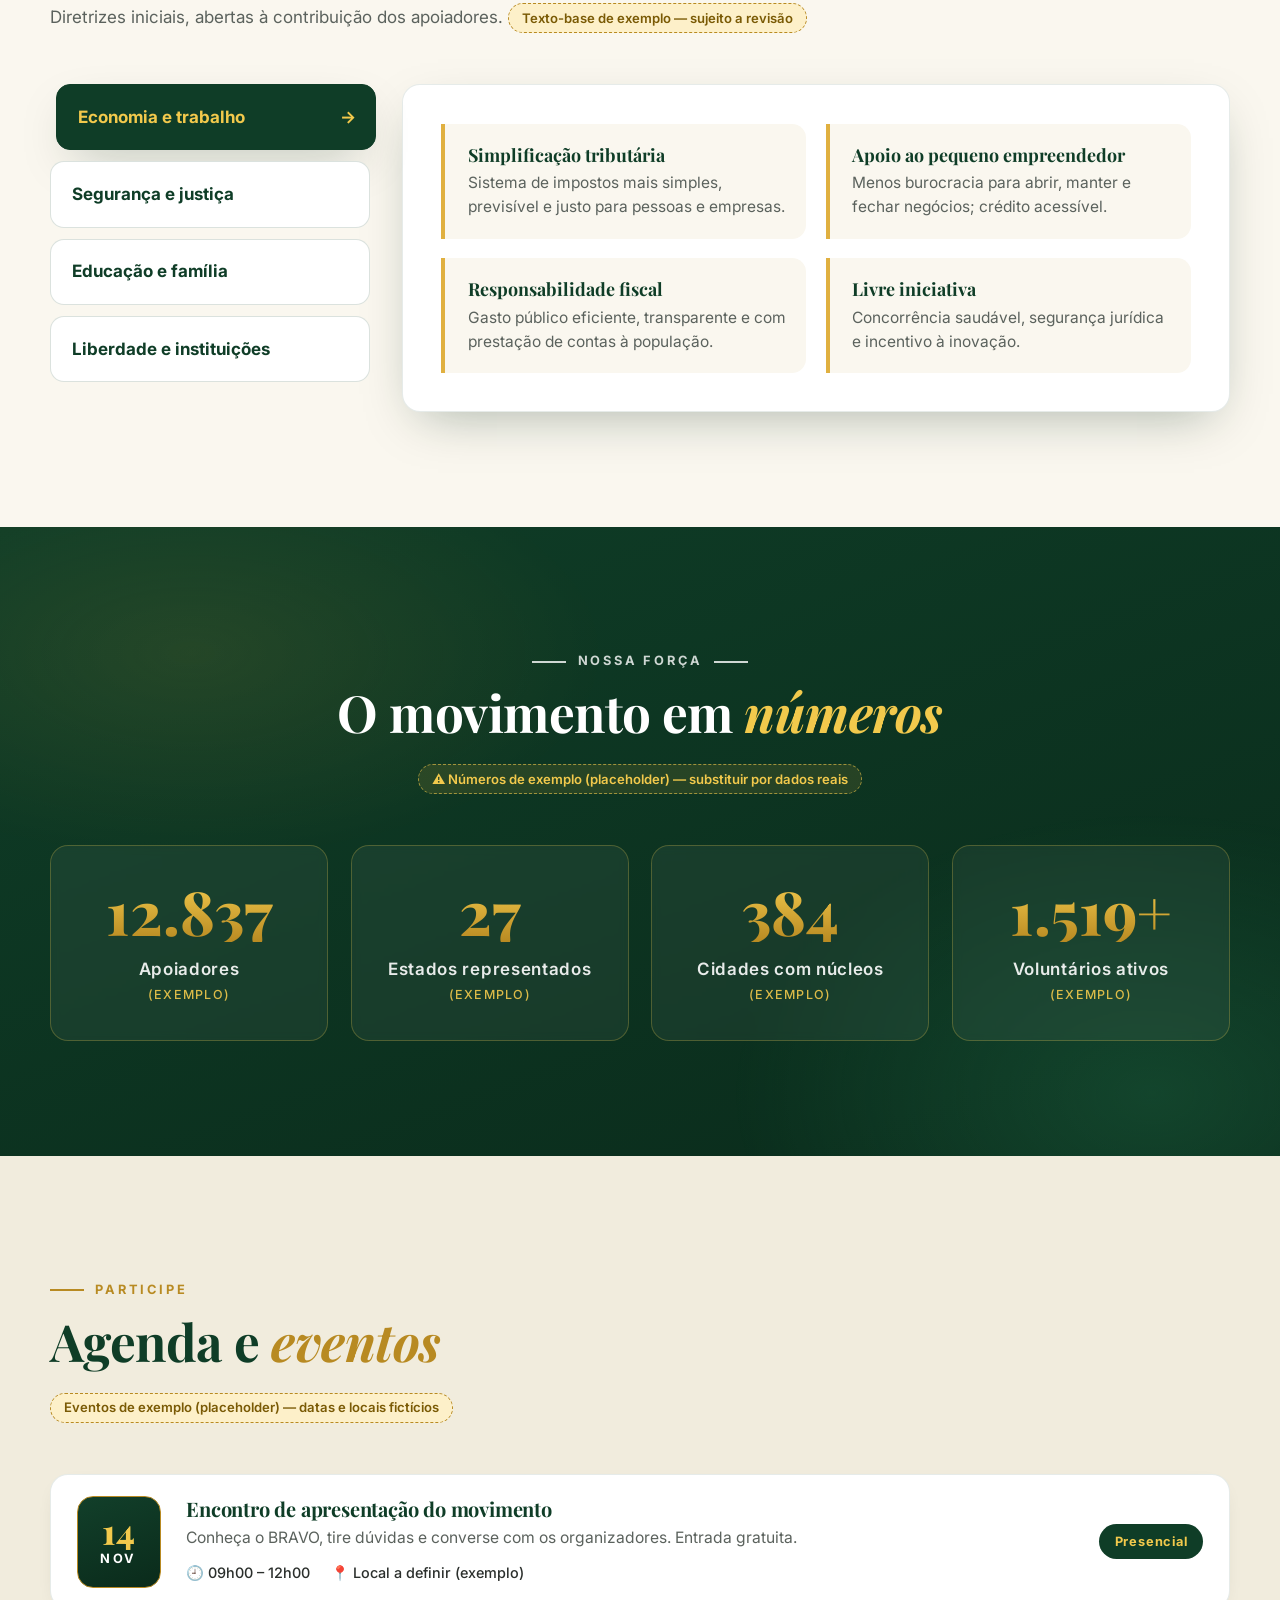
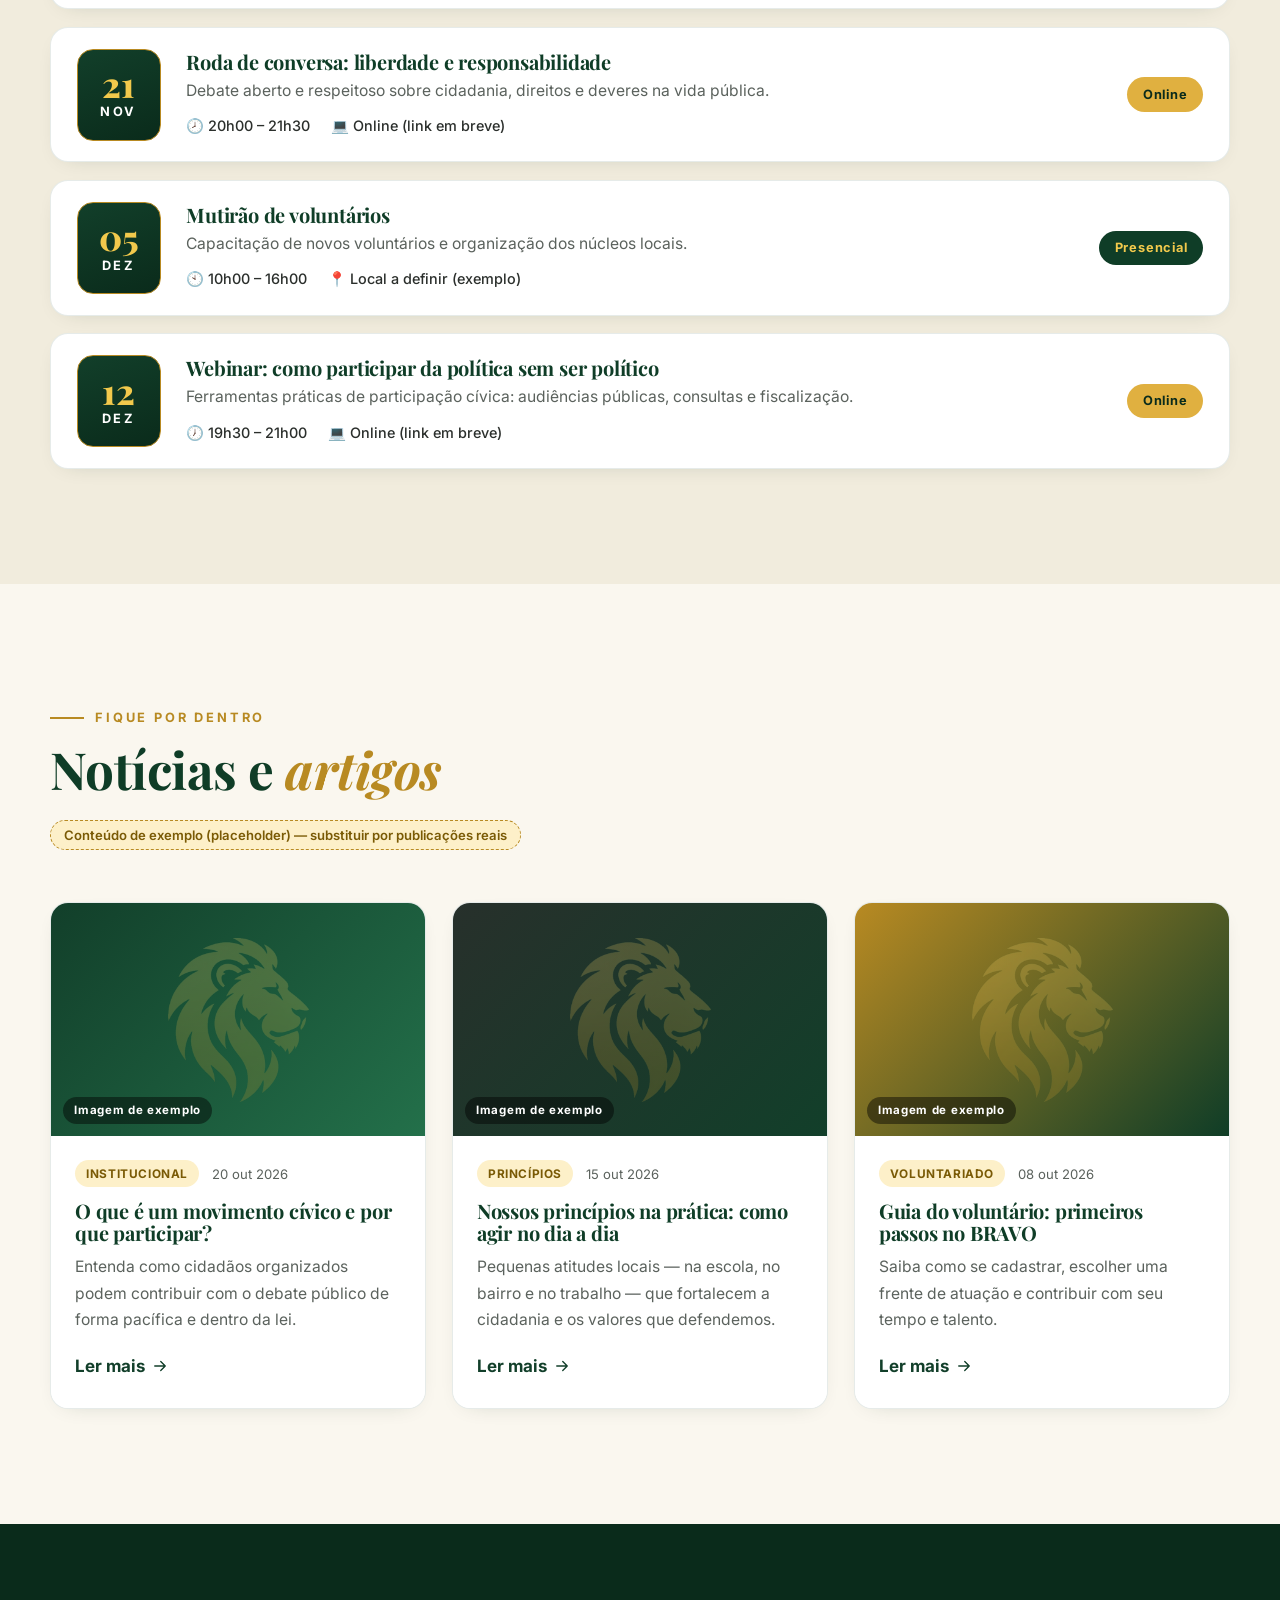
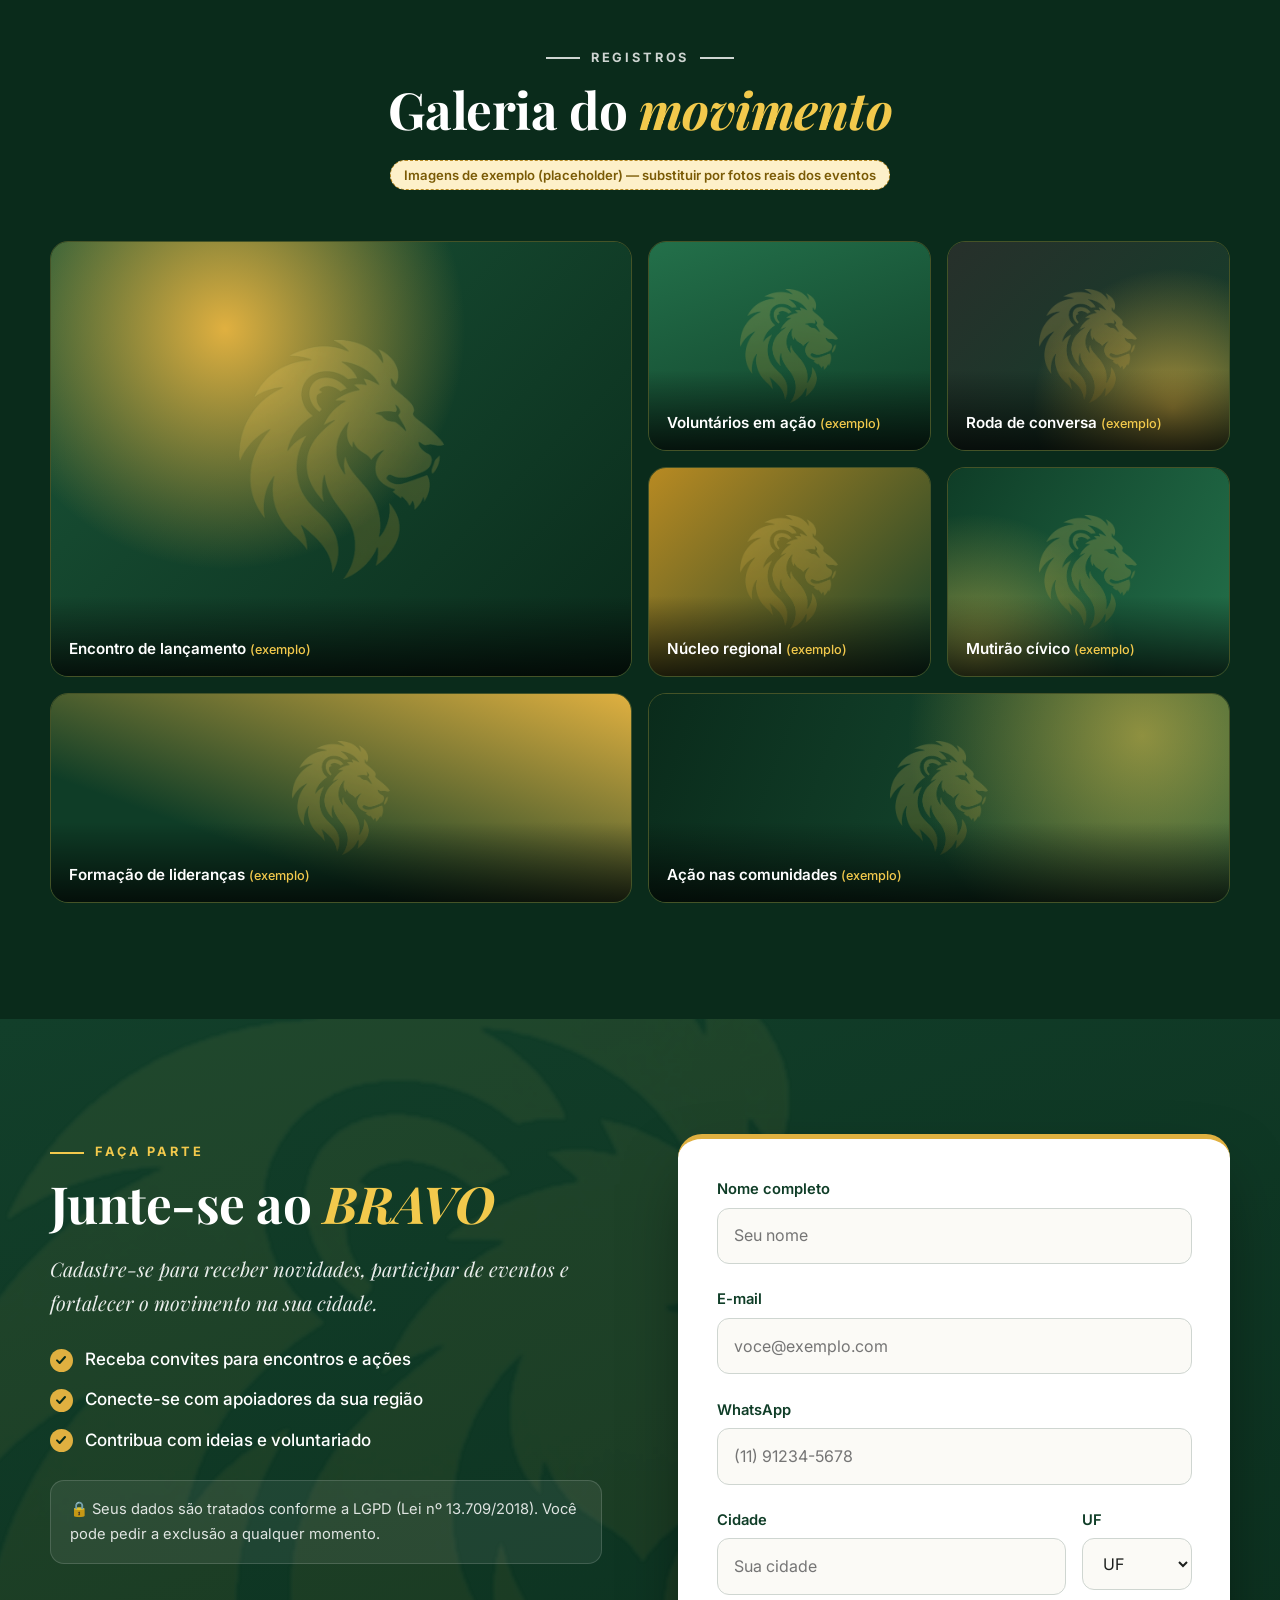
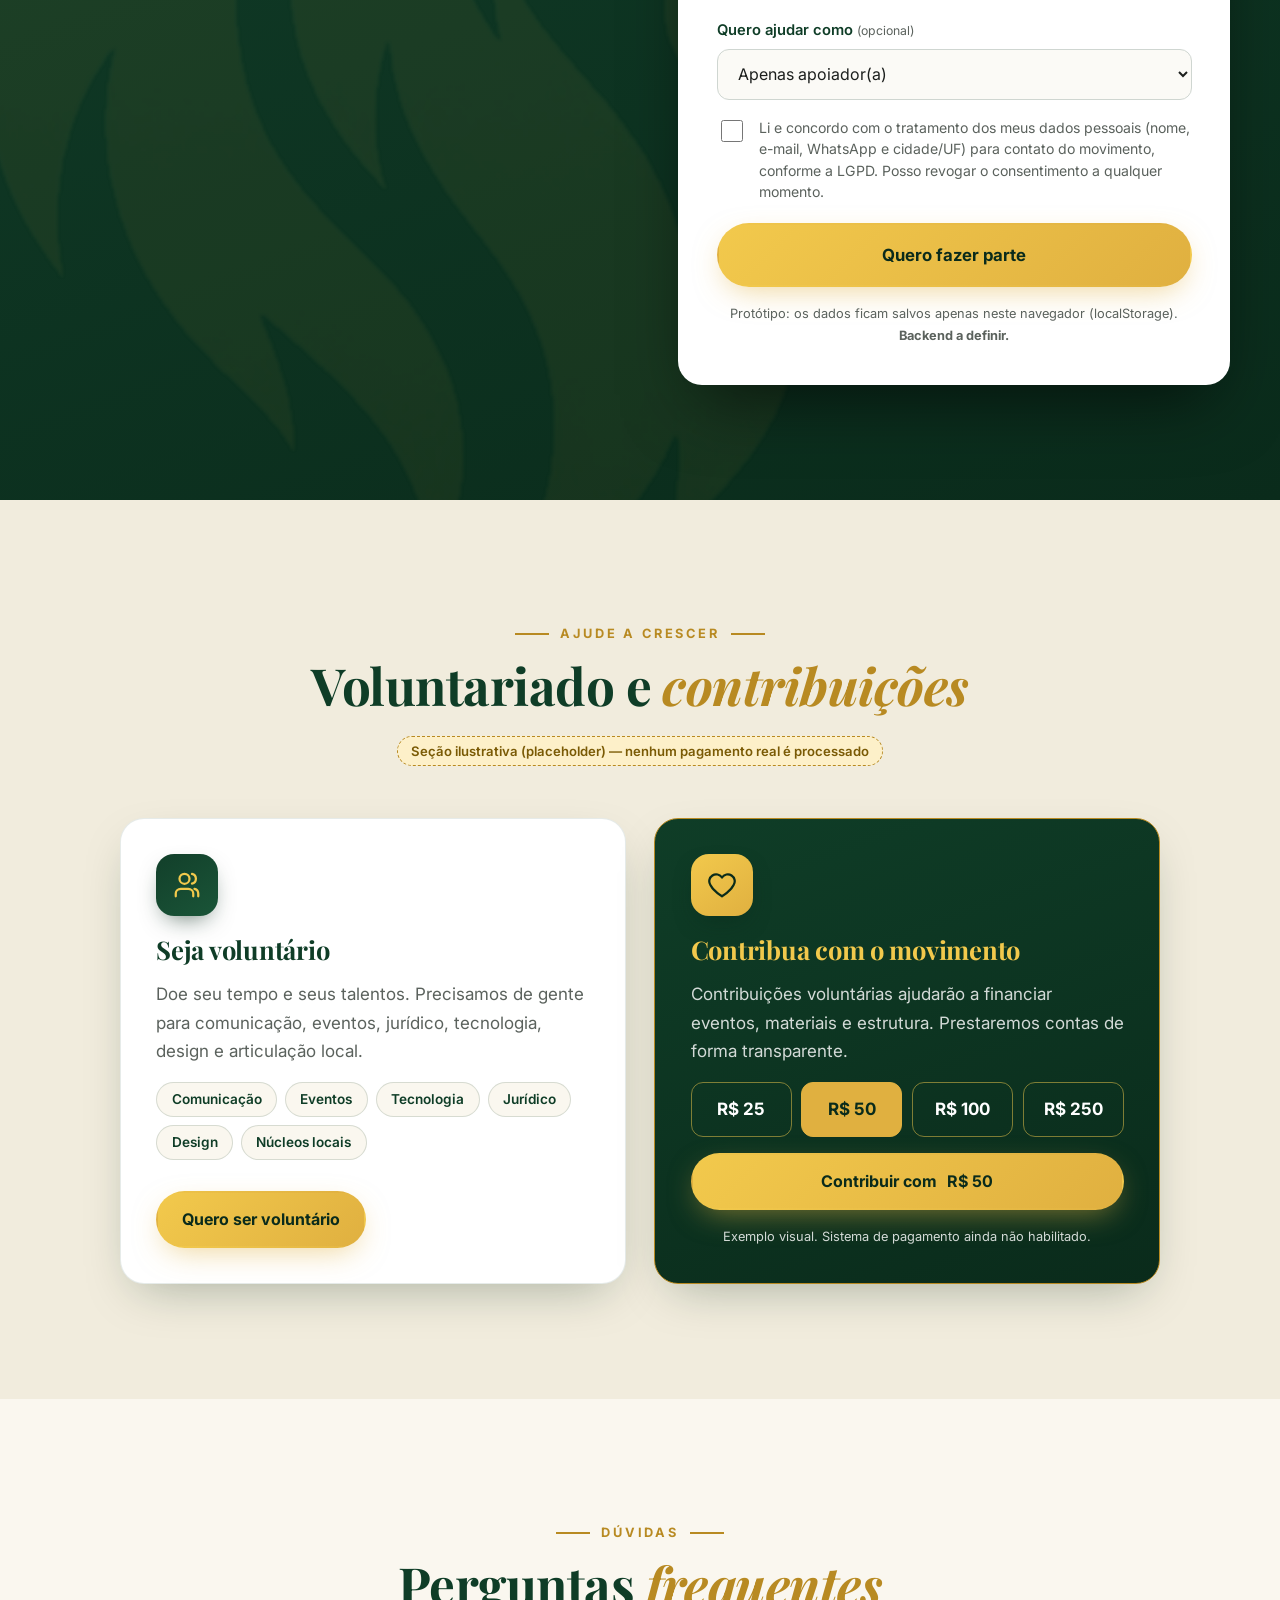
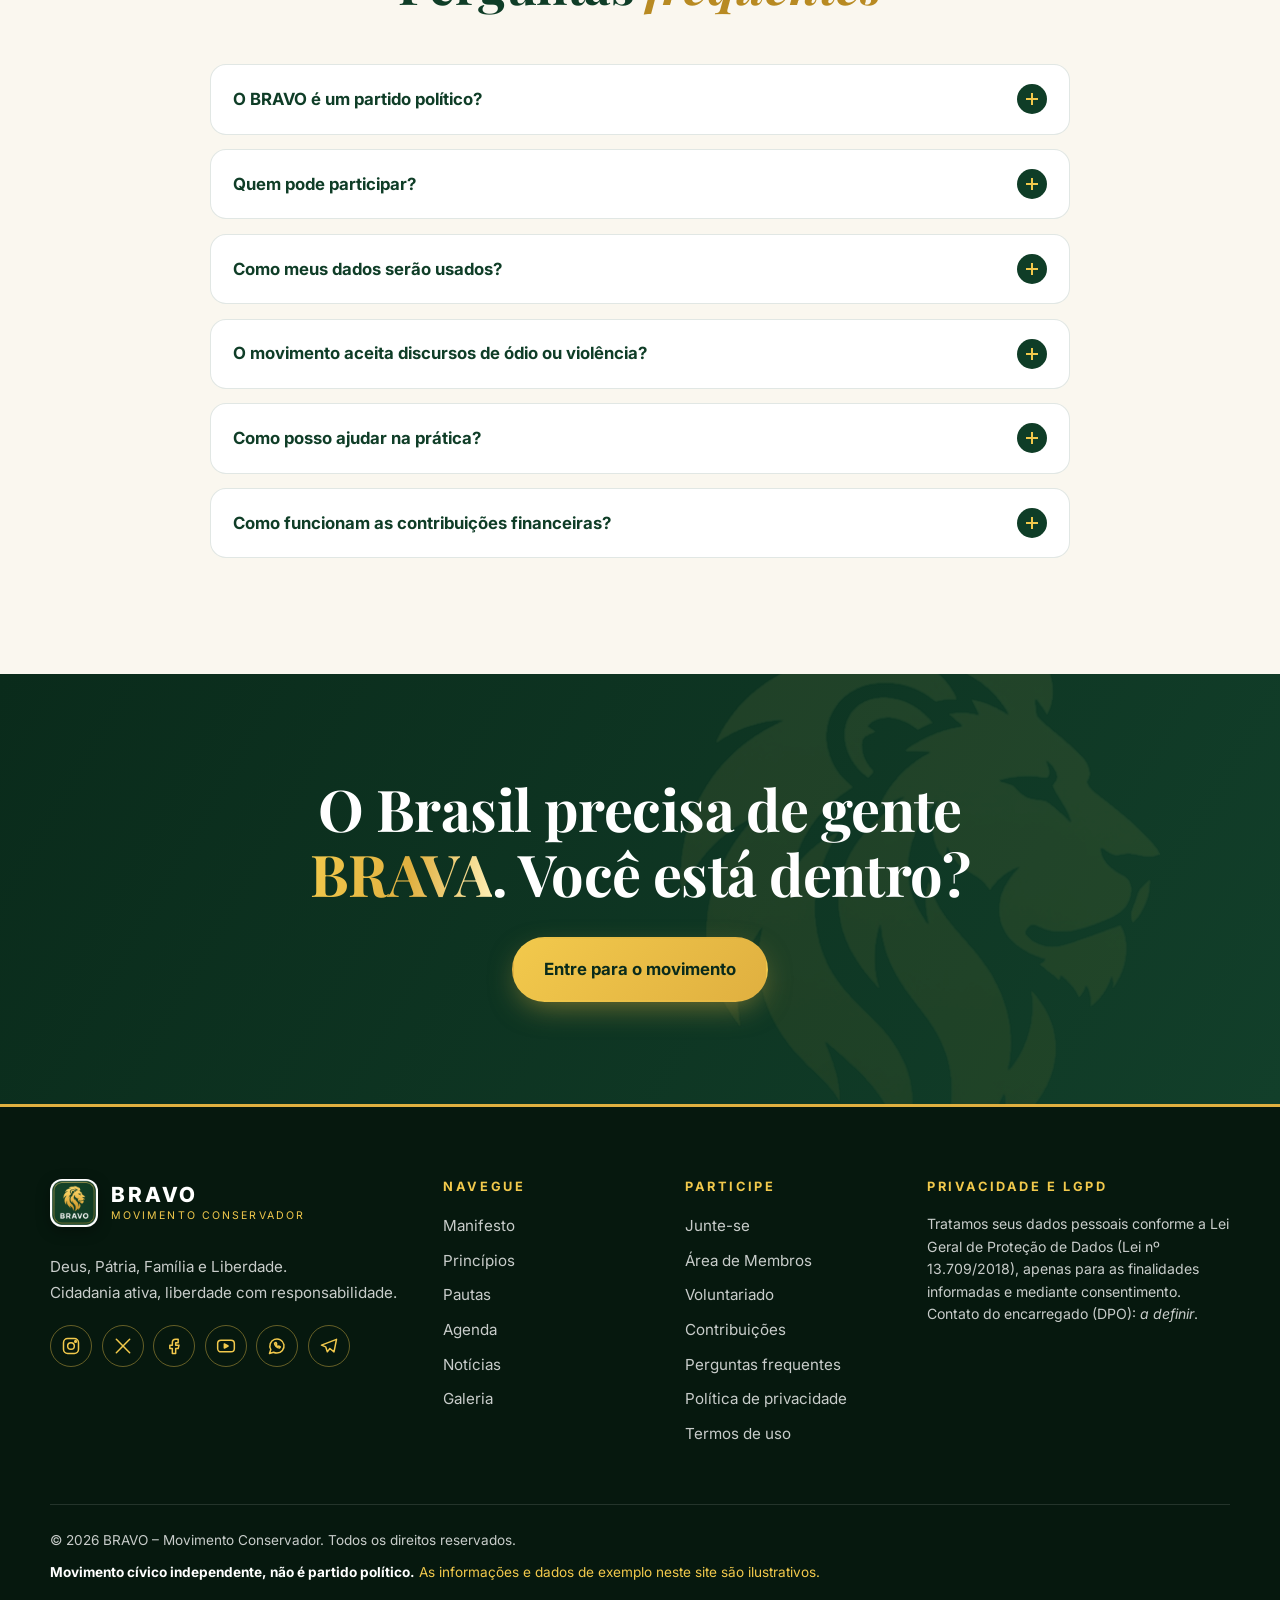
==== commit ca3d860d: "Área de Membros (Neon): cadastro com redes sociais, verificação de segurança, painel admin e grupo d" ====
--- a/index.html
+++ b/index.html
@@ -75,7 +75,10 @@
           <li><a href="#apoie">Apoie</a></li>
           <li><a href="#faq">FAQ</a></li>
         </ul>
-        <a href="#junte-se" class="btn btn-gold btn-sm nav-cta">Junte-se</a>
+        <div class="nav-members">
+          <a href="membros/login.html" class="btn btn-ghost btn-sm nav-login" id="nav-members">Área de Membros</a>
+          <a href="membros/cadastro.html" class="btn btn-gold btn-sm nav-cta">Junte-se</a>
+        </div>
       </nav>
 
       <button class="menu-toggle" id="menu-toggle" aria-label="Abrir menu" aria-expanded="false" aria-controls="main-nav">
@@ -600,6 +603,7 @@
         <h4>Participe</h4>
         <ul>
           <li><a href="#junte-se">Junte-se</a></li>
+          <li><a href="membros/login.html">Área de Membros</a></li>
           <li><a href="#apoie">Voluntariado</a></li>
           <li><a href="#apoie">Contribuições</a></li>
           <li><a href="#faq">Perguntas frequentes</a></li>
--- a/style.css
+++ b/style.css
@@ -114,7 +114,7 @@
 .eyebrow{display:inline-flex;align-items:center;gap:.6rem;padding:.45rem 1rem;border:1px solid rgba(242,201,76,.45);background:rgba(242,201,76,.08);border-radius:999px;font-size:.78rem;font-weight:700;letter-spacing:.18em;text-transform:uppercase;color:var(--gold-light);margin-bottom:1.6rem}
 .eyebrow .dot{width:8px;height:8px;border-radius:50%;background:var(--gold-light);box-shadow:0 0 0 0 rgba(242,201,76,.7);animation:pulse 2s infinite}
 @keyframes pulse{70%{box-shadow:0 0 0 10px rgba(242,201,76,0)}100%{box-shadow:0 0 0 0 rgba(242,201,76,0)}}
-.hero h1{font-size:clamp(2.9rem,8.6vw,7rem);font-weight:800;line-height:1.02;letter-spacing:-.02em;max-width:12ch;text-shadow:0 8px 40px rgba(0,0,0,.4)}
+.hero h1{font-size:clamp(1.9rem,4.3vw,3.5rem);font-weight:800;line-height:1.02;letter-spacing:-.02em;max-width:26ch;text-shadow:0 8px 40px rgba(0,0,0,.4)}
 .hero-lead{max-width:56ch;margin:1.8rem 0 2.2rem;font-size:clamp(1.05rem,1.7vw,1.3rem);color:rgba(255,255,255,.88)}
 .hero-lead strong{color:var(--gold-light)}
 .hero-cta{display:flex;flex-wrap:wrap;gap:1rem}
@@ -431,3 +431,16 @@
 
 /* contraste em seções escuras */
 .gallery h2 em,.counters h2 em,.final-cta h2 em{color:var(--gold-light)}
+
+/* ---------- Área de Membros: botões da navegação ---------- */
+.nav-members{display:flex;align-items:center;gap:.55rem}
+.nav-members .btn{white-space:nowrap}
+@media (max-width:1180px) and (min-width:981px){
+  .main-nav ul{gap:.8rem}.main-nav{gap:.8rem}
+  .main-nav a:not(.btn){font-size:.88rem}
+  .nav-members .btn{padding:.45rem .85rem;font-size:.85rem}
+}
+@media (max-width:980px){
+  .nav-members{flex-direction:column;align-items:stretch}
+  .nav-members .btn{width:100%;padding:.9rem;font-size:1rem}
+}
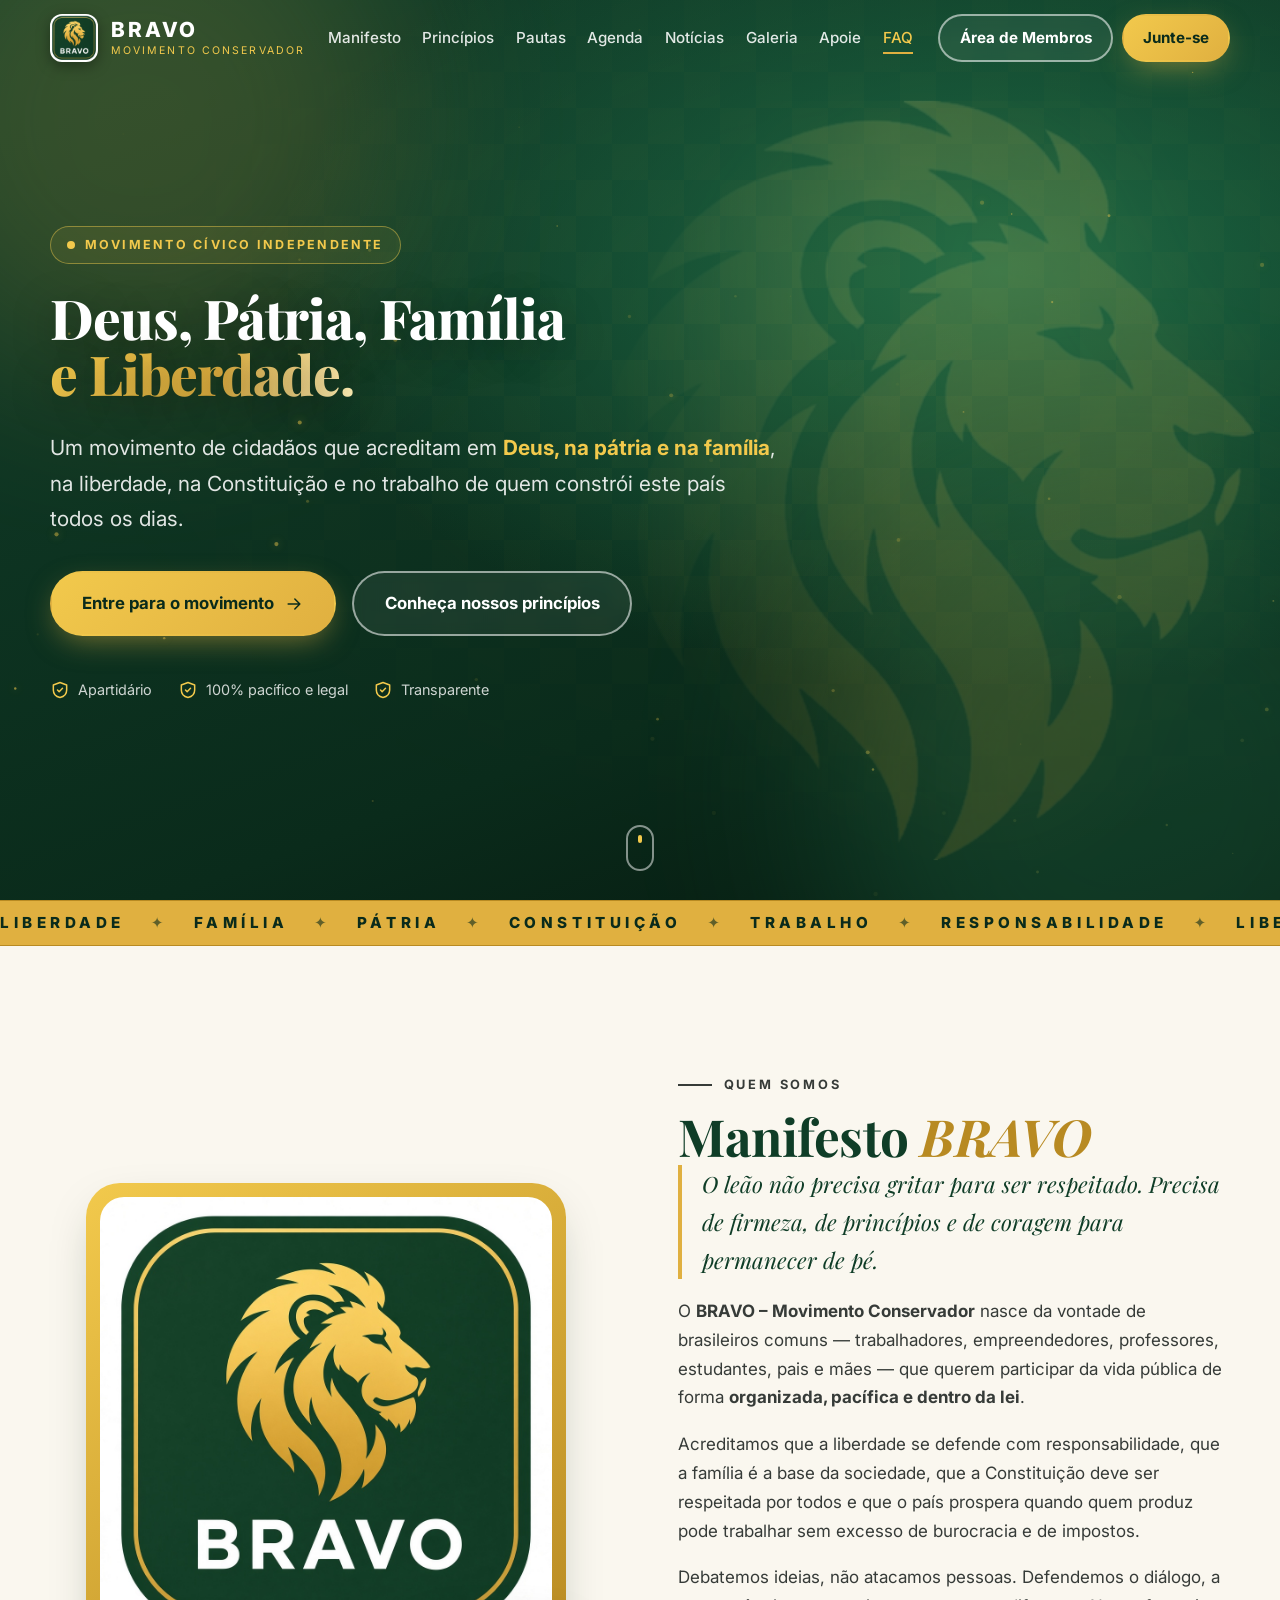
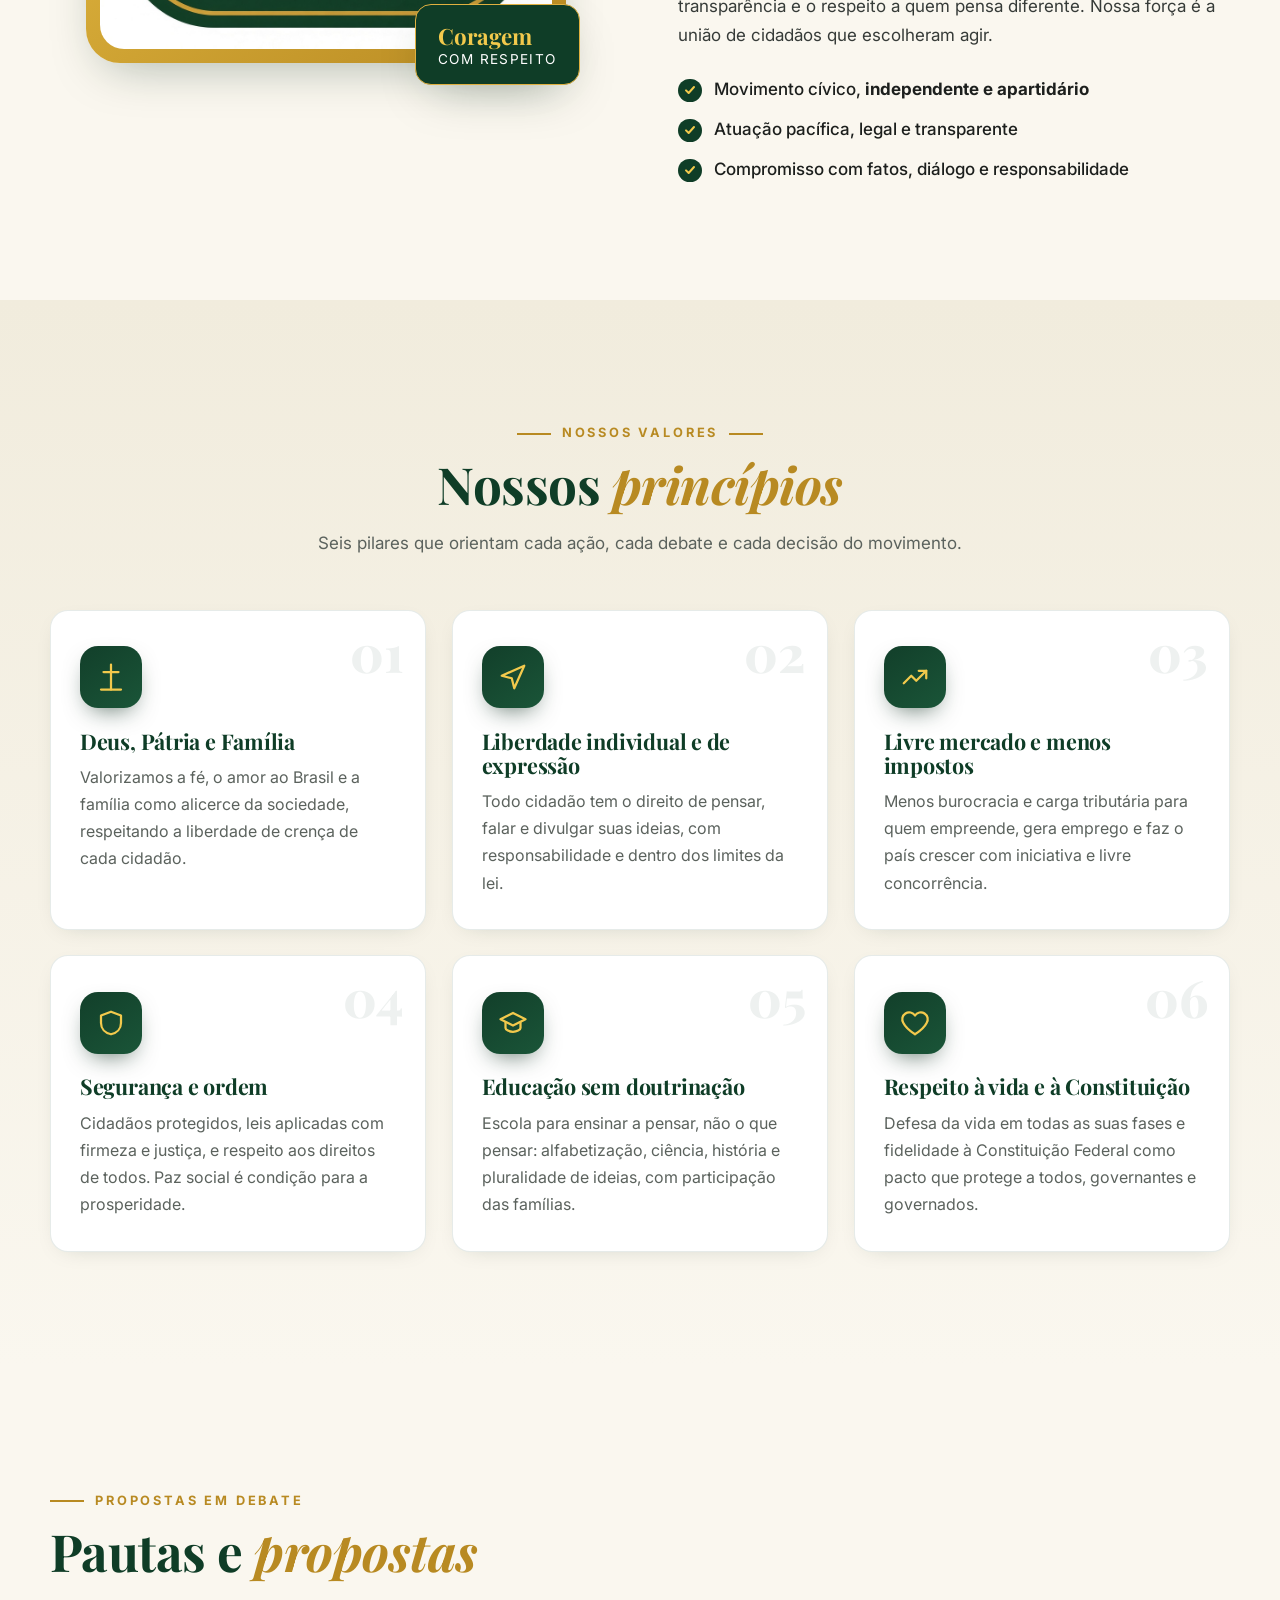
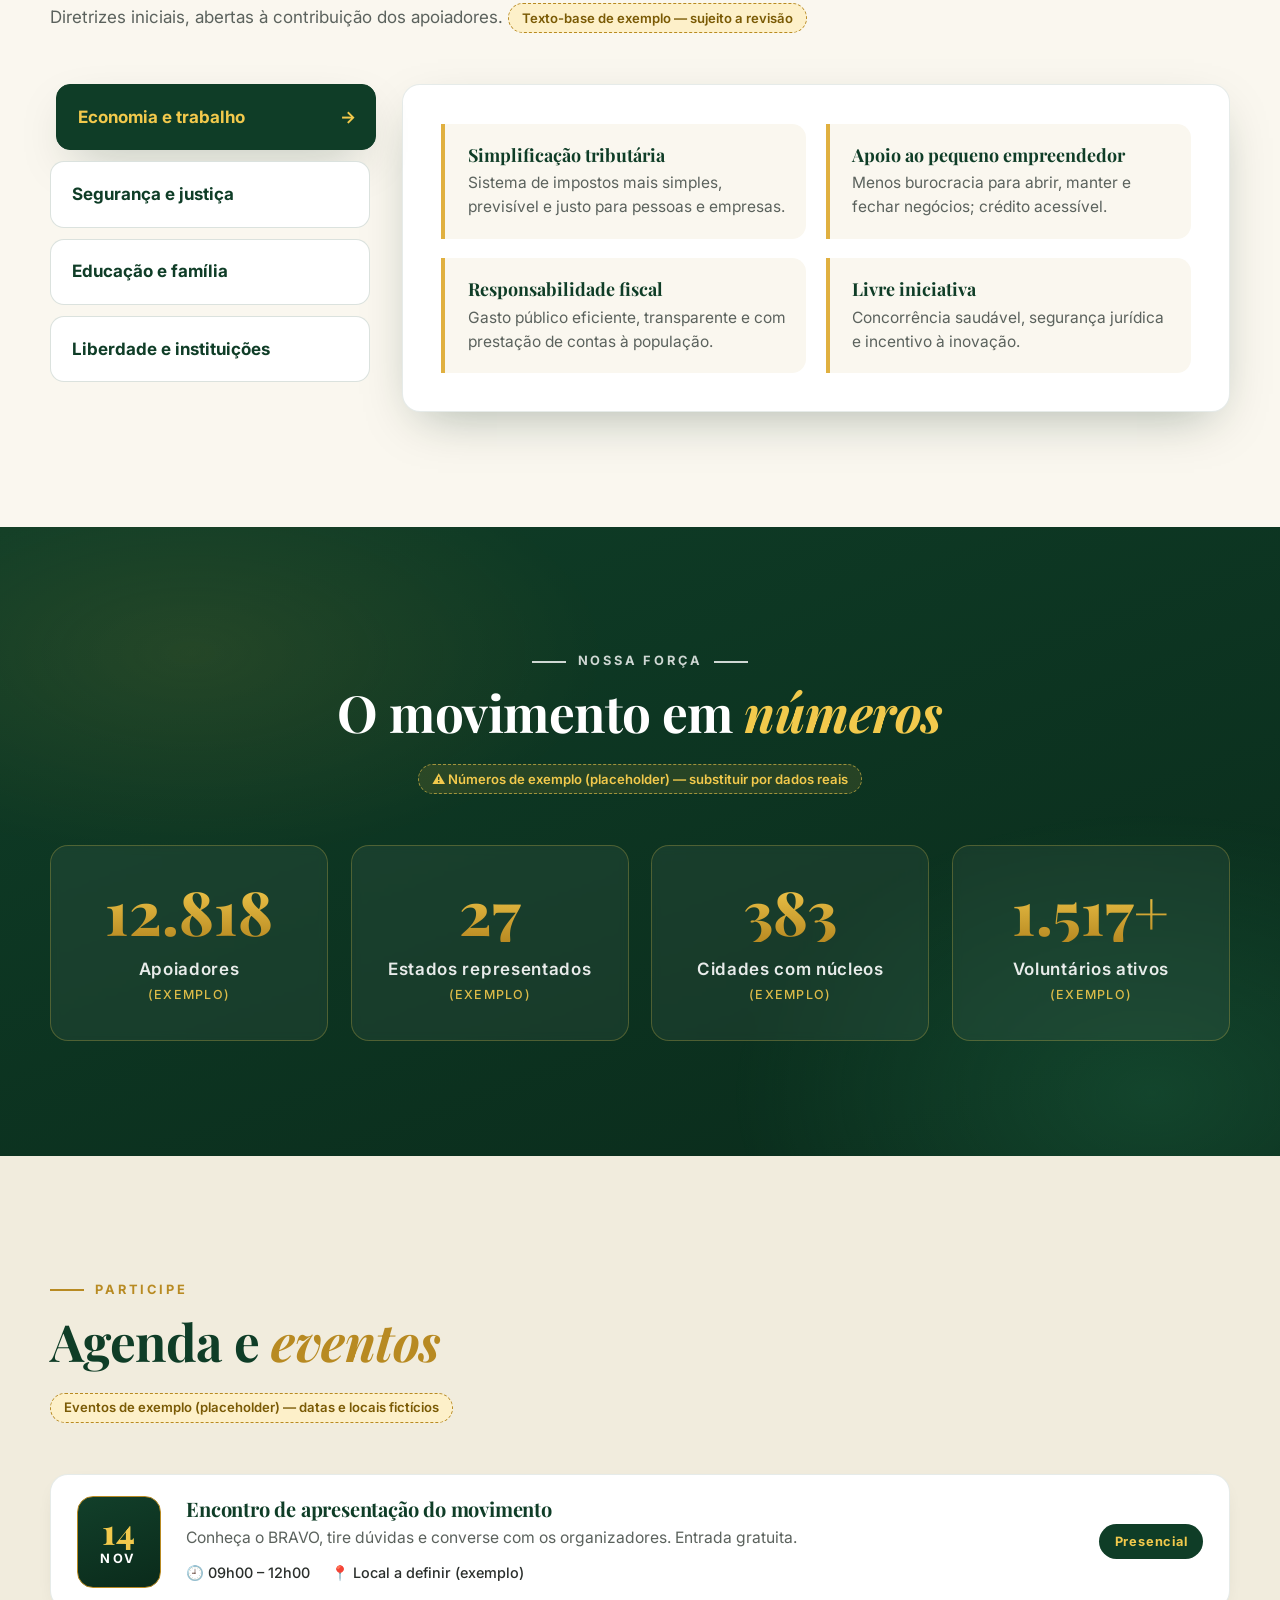
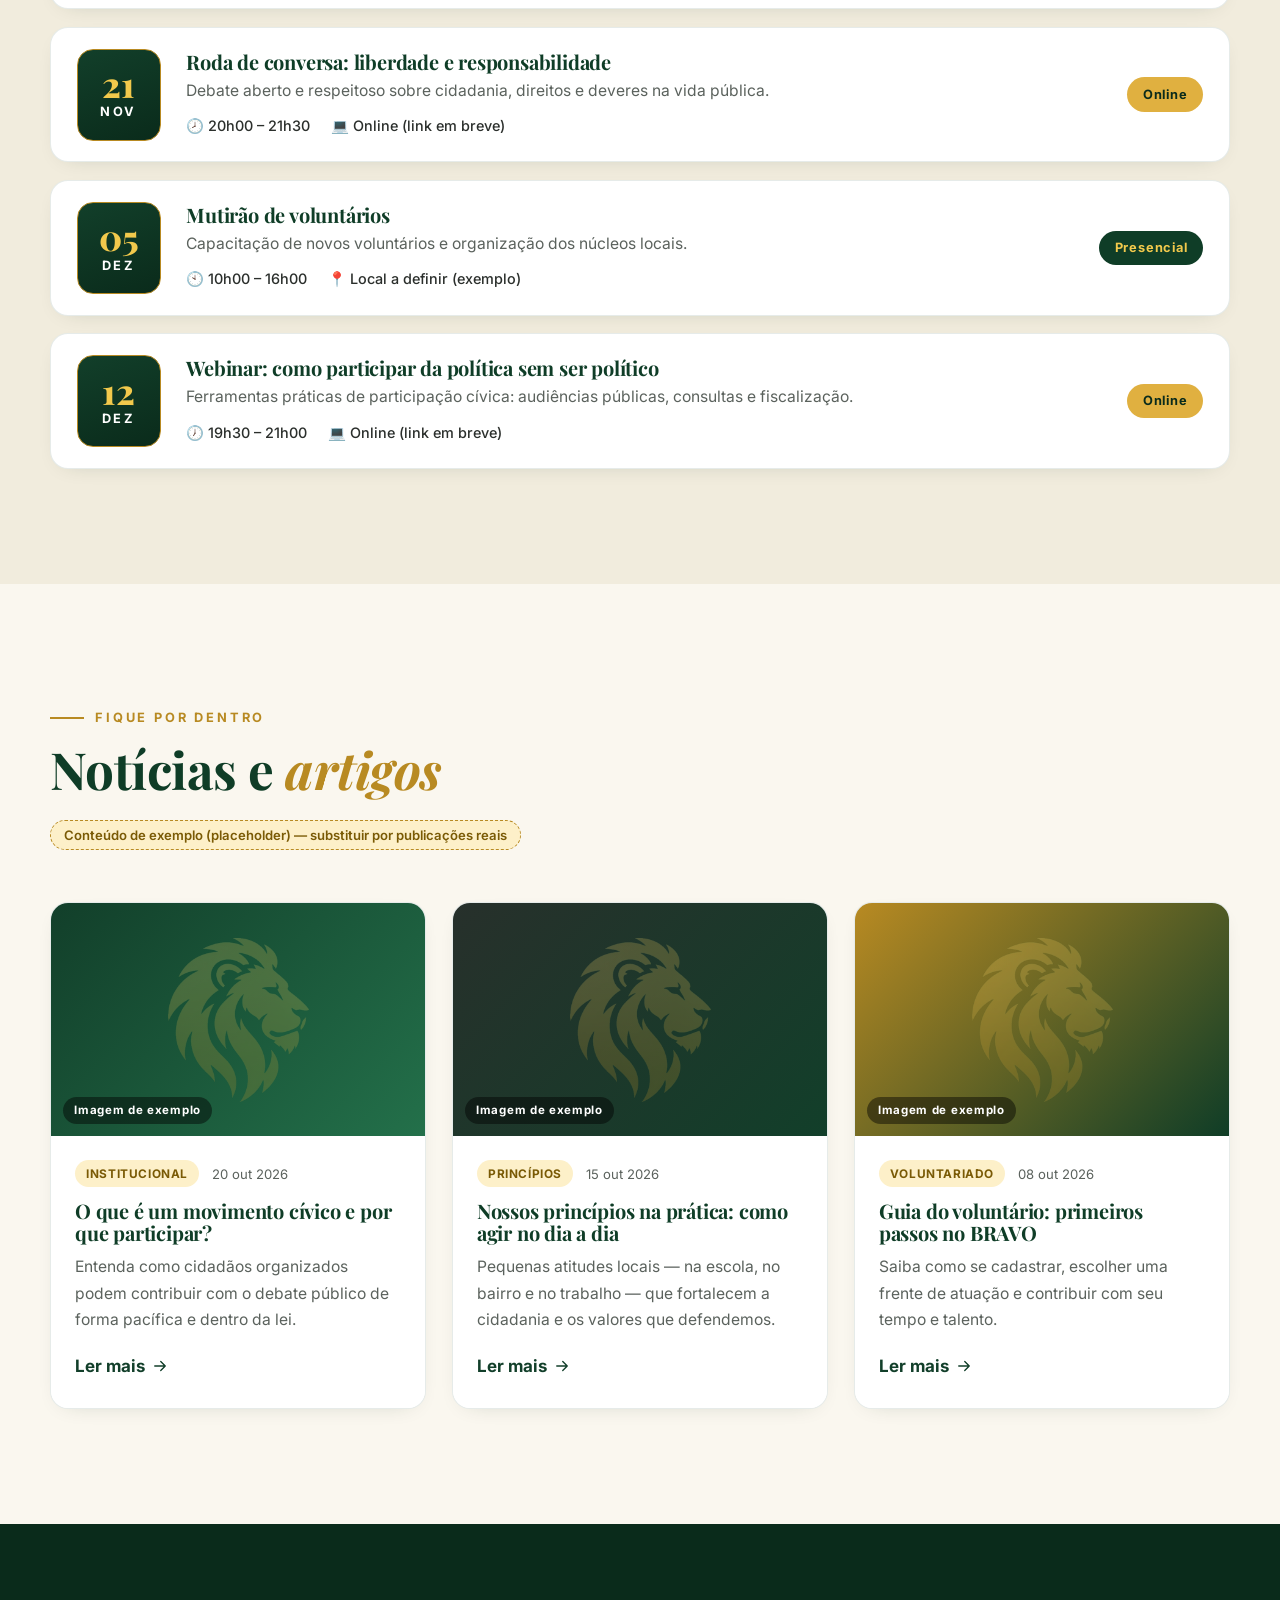
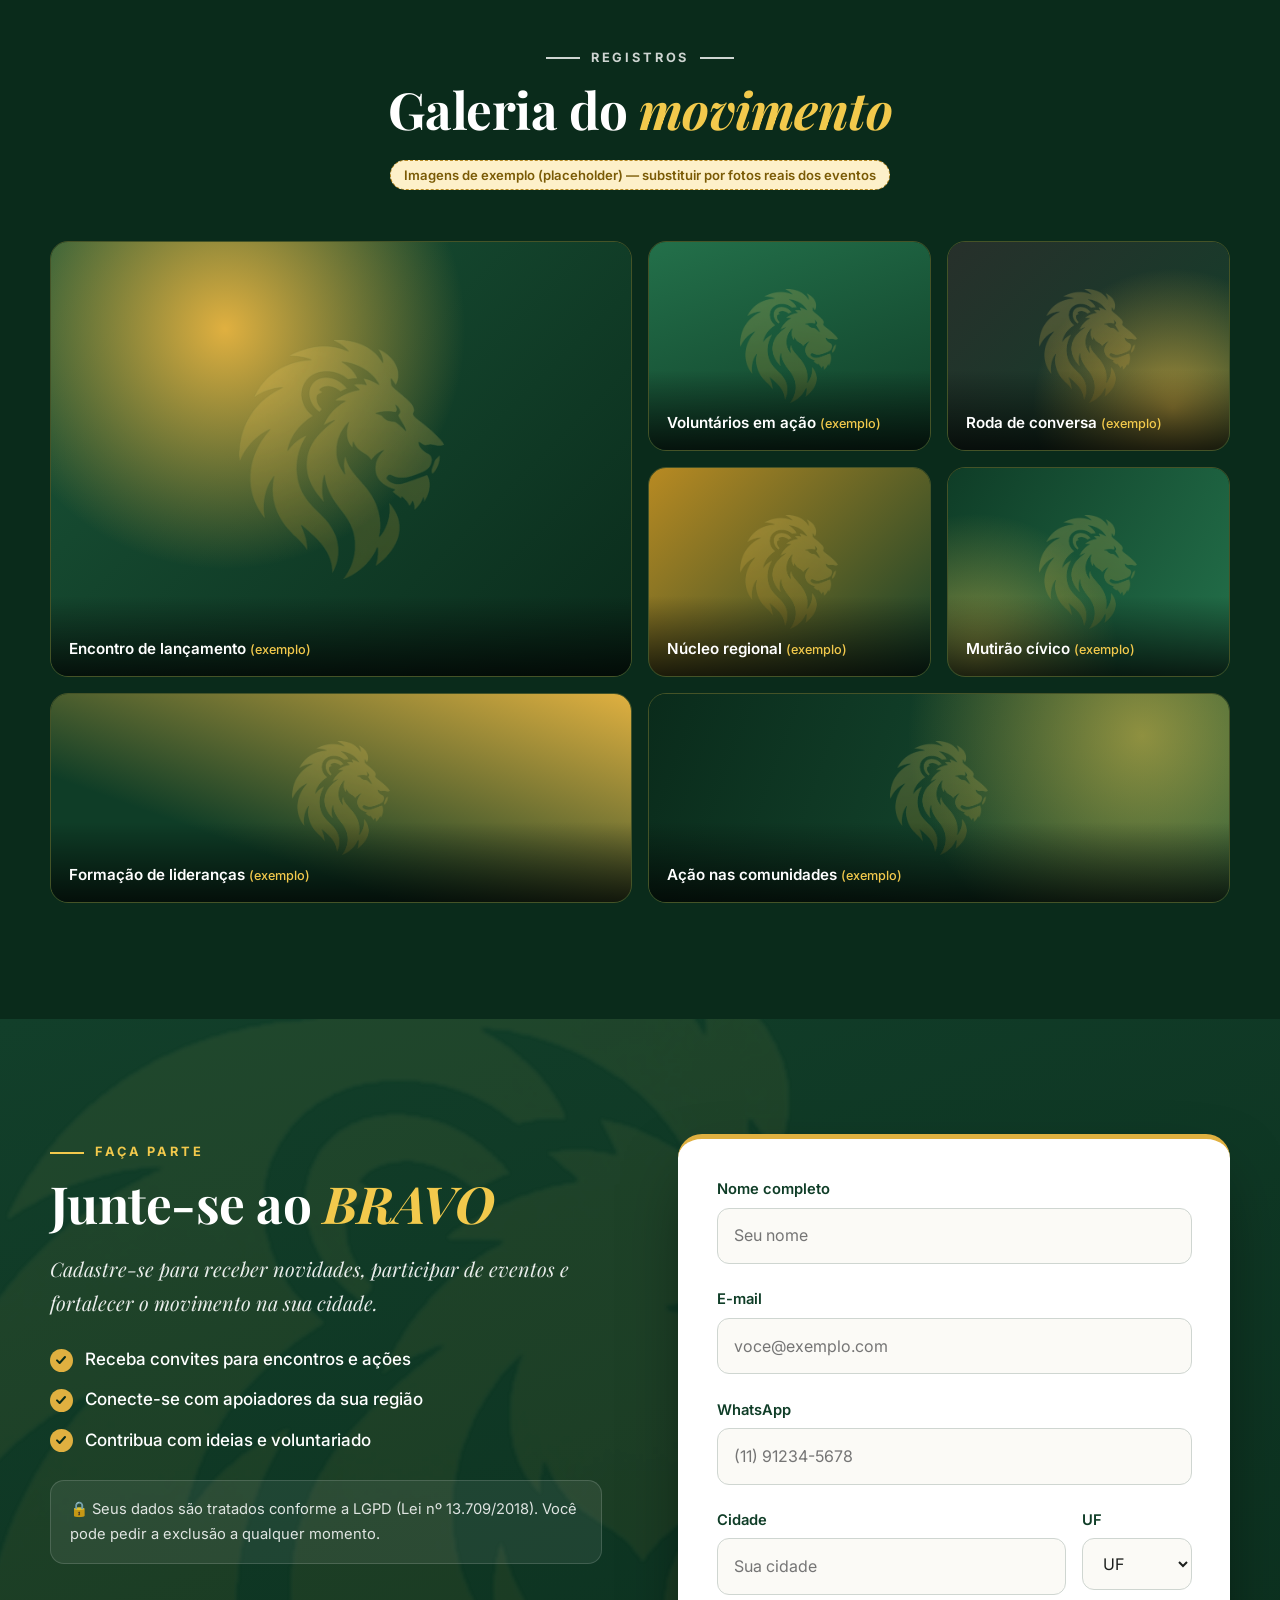
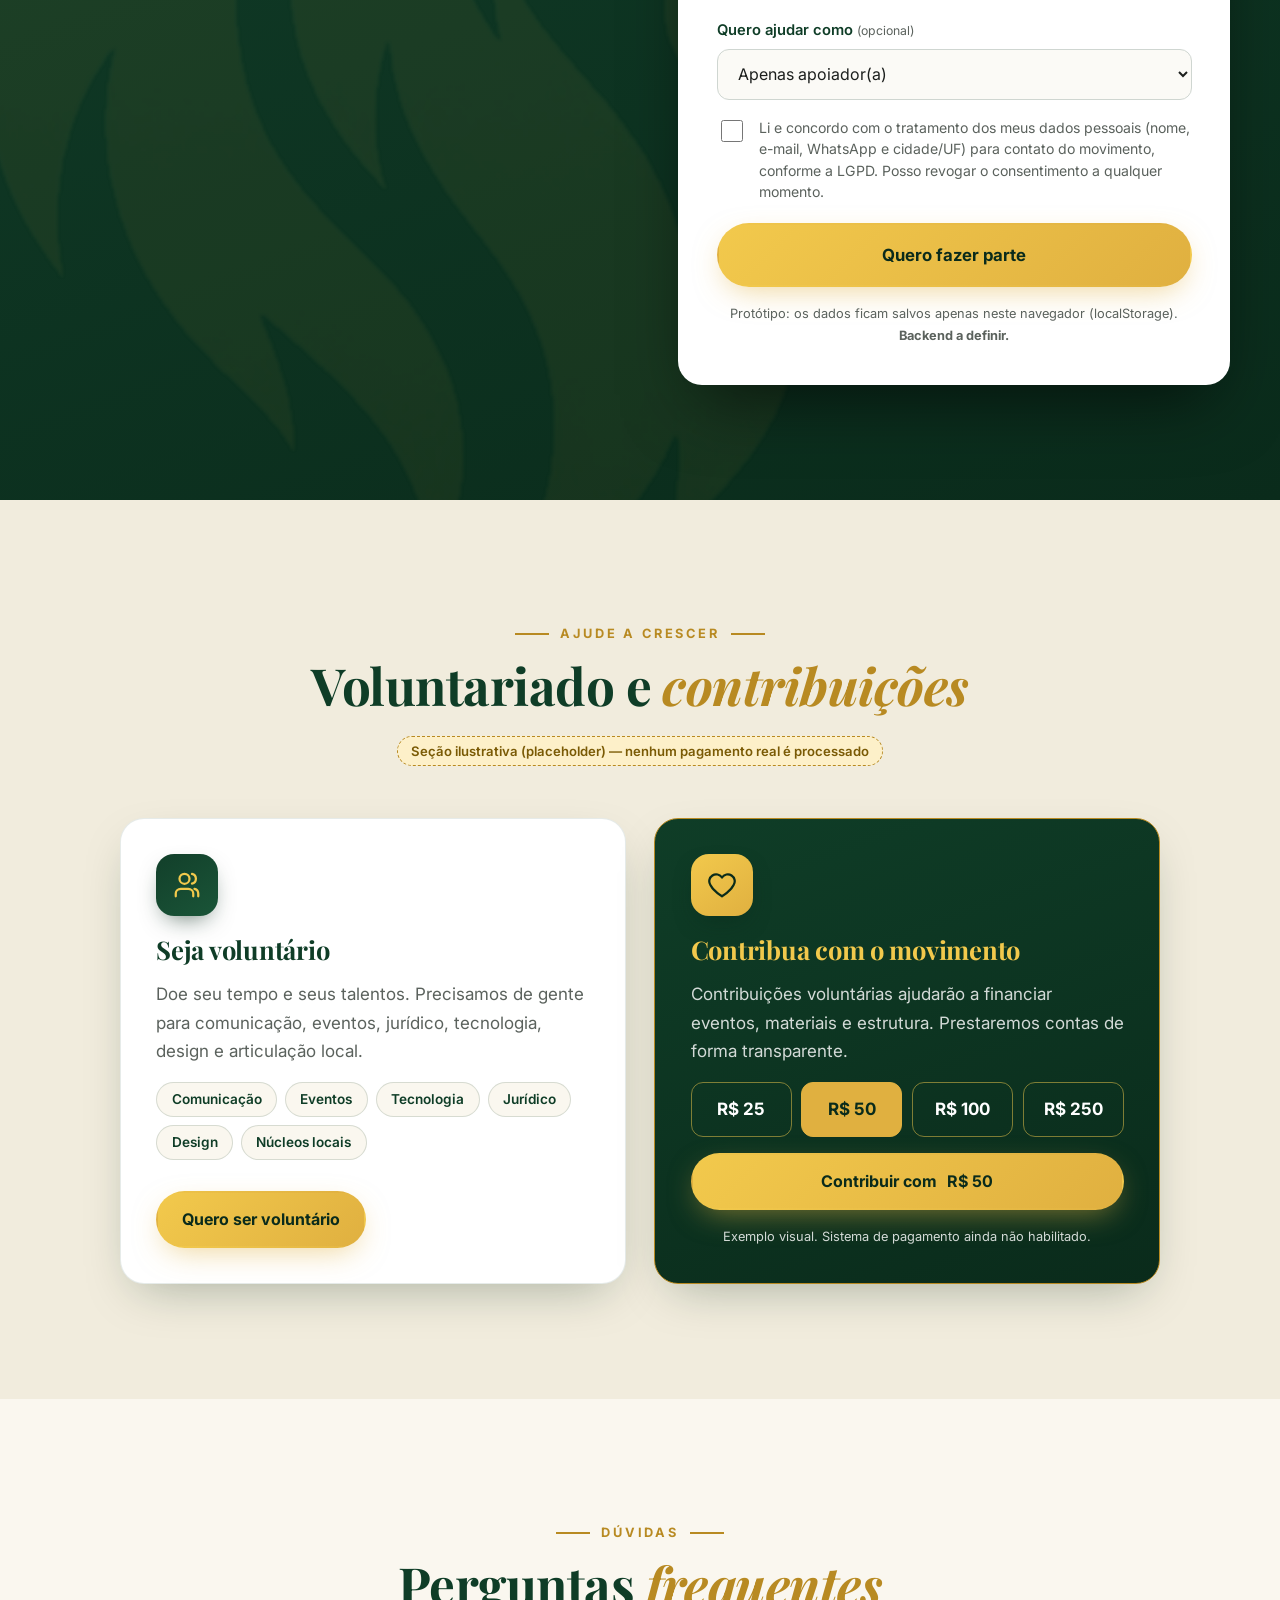
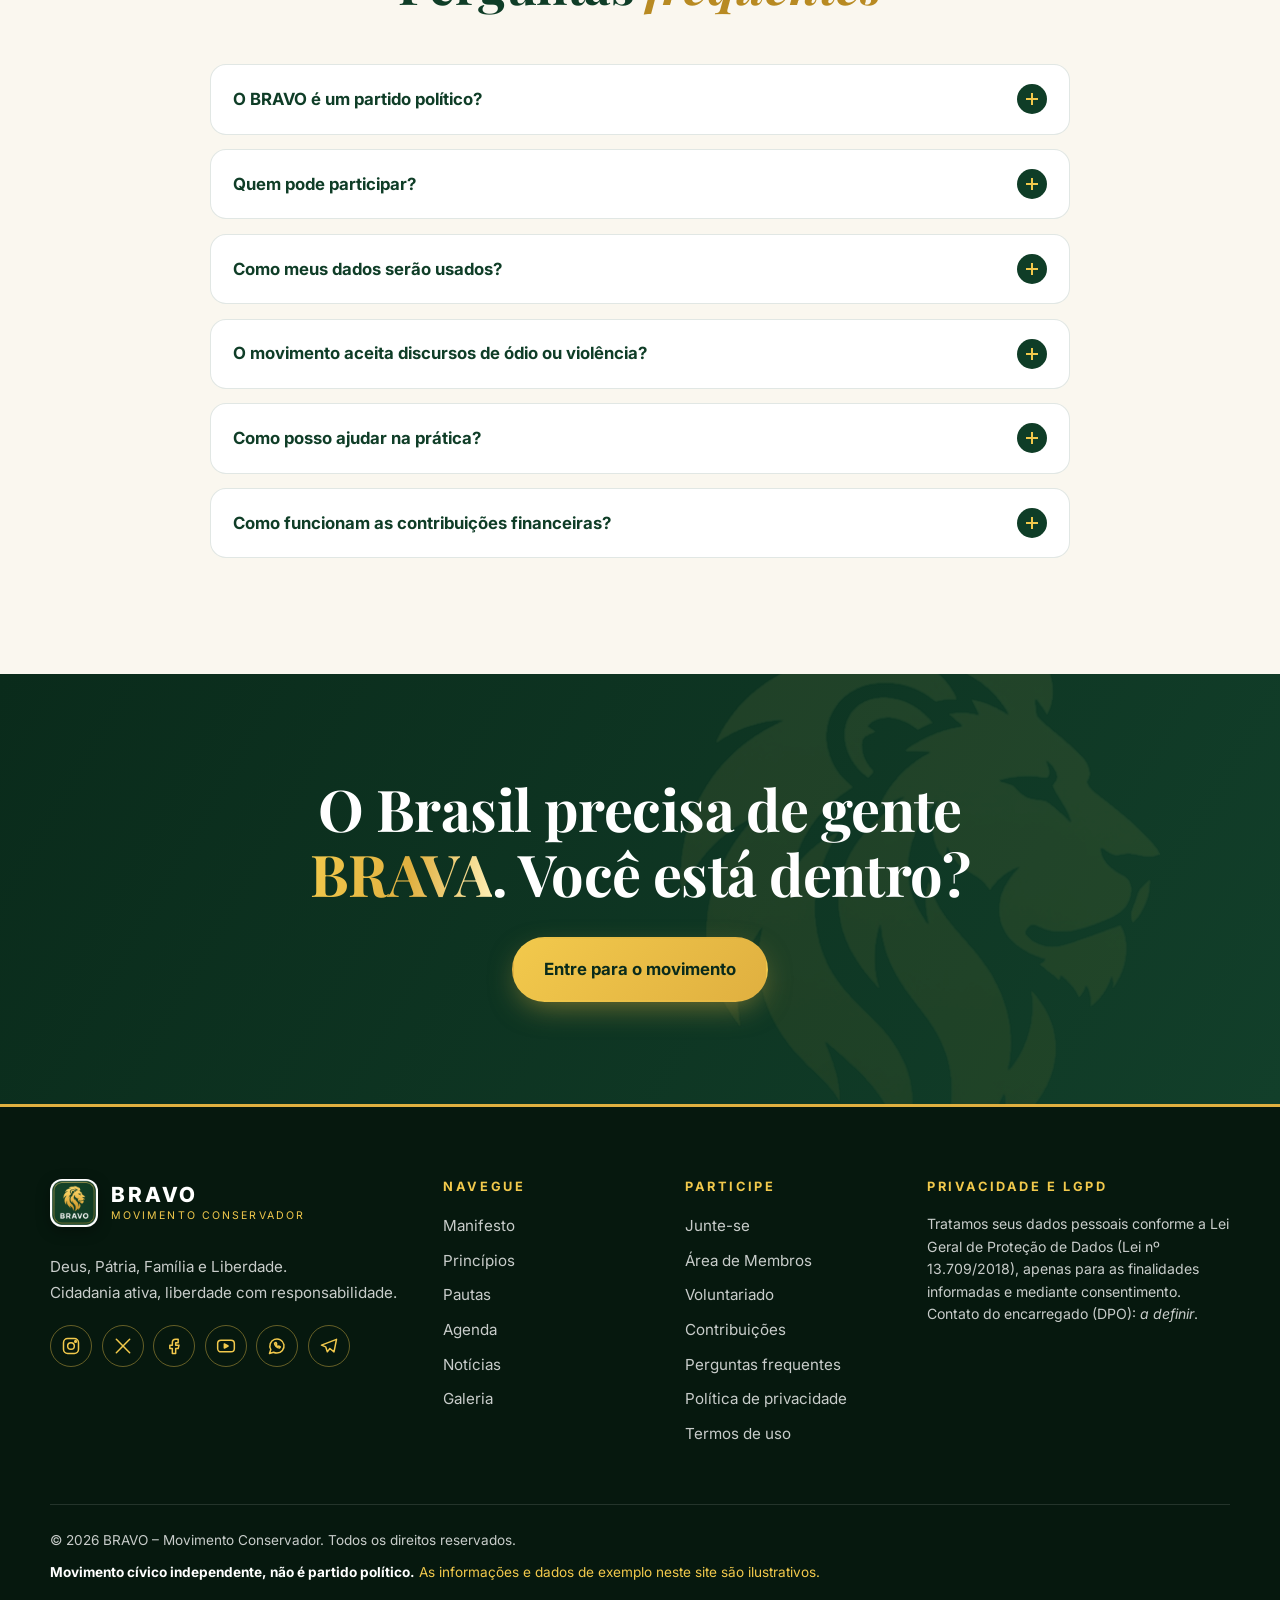
==== commit c22c1dca: "Adiciona OneSignal Web Push (SDK v16 + service worker)" ====
--- a/index.html
+++ b/index.html
@@ -50,6 +50,17 @@
     "logo": "https://www.exemplo-bravo.org.br/assets/logo.jpg",
     "description": "Movimento cívico independente, não é partido político."
   }
+  </script>
+  <script src="https://cdn.onesignal.com/sdks/web/v16/OneSignalSDK.page.js" defer></script>
+  <script>
+    window.OneSignalDeferred = window.OneSignalDeferred || [];
+    OneSignalDeferred.push(async function(OneSignal) {
+      await OneSignal.init({
+        appId: "33b11cd3-1f04-46f1-8714-53c7b37c42d5",
+        serviceWorkerParam: { scope: "/bravo-movimento/" },
+        serviceWorkerPath: "bravo-movimento/OneSignalSDKWorker.js",
+      });
+    });
   </script>
 </head>
 <body>
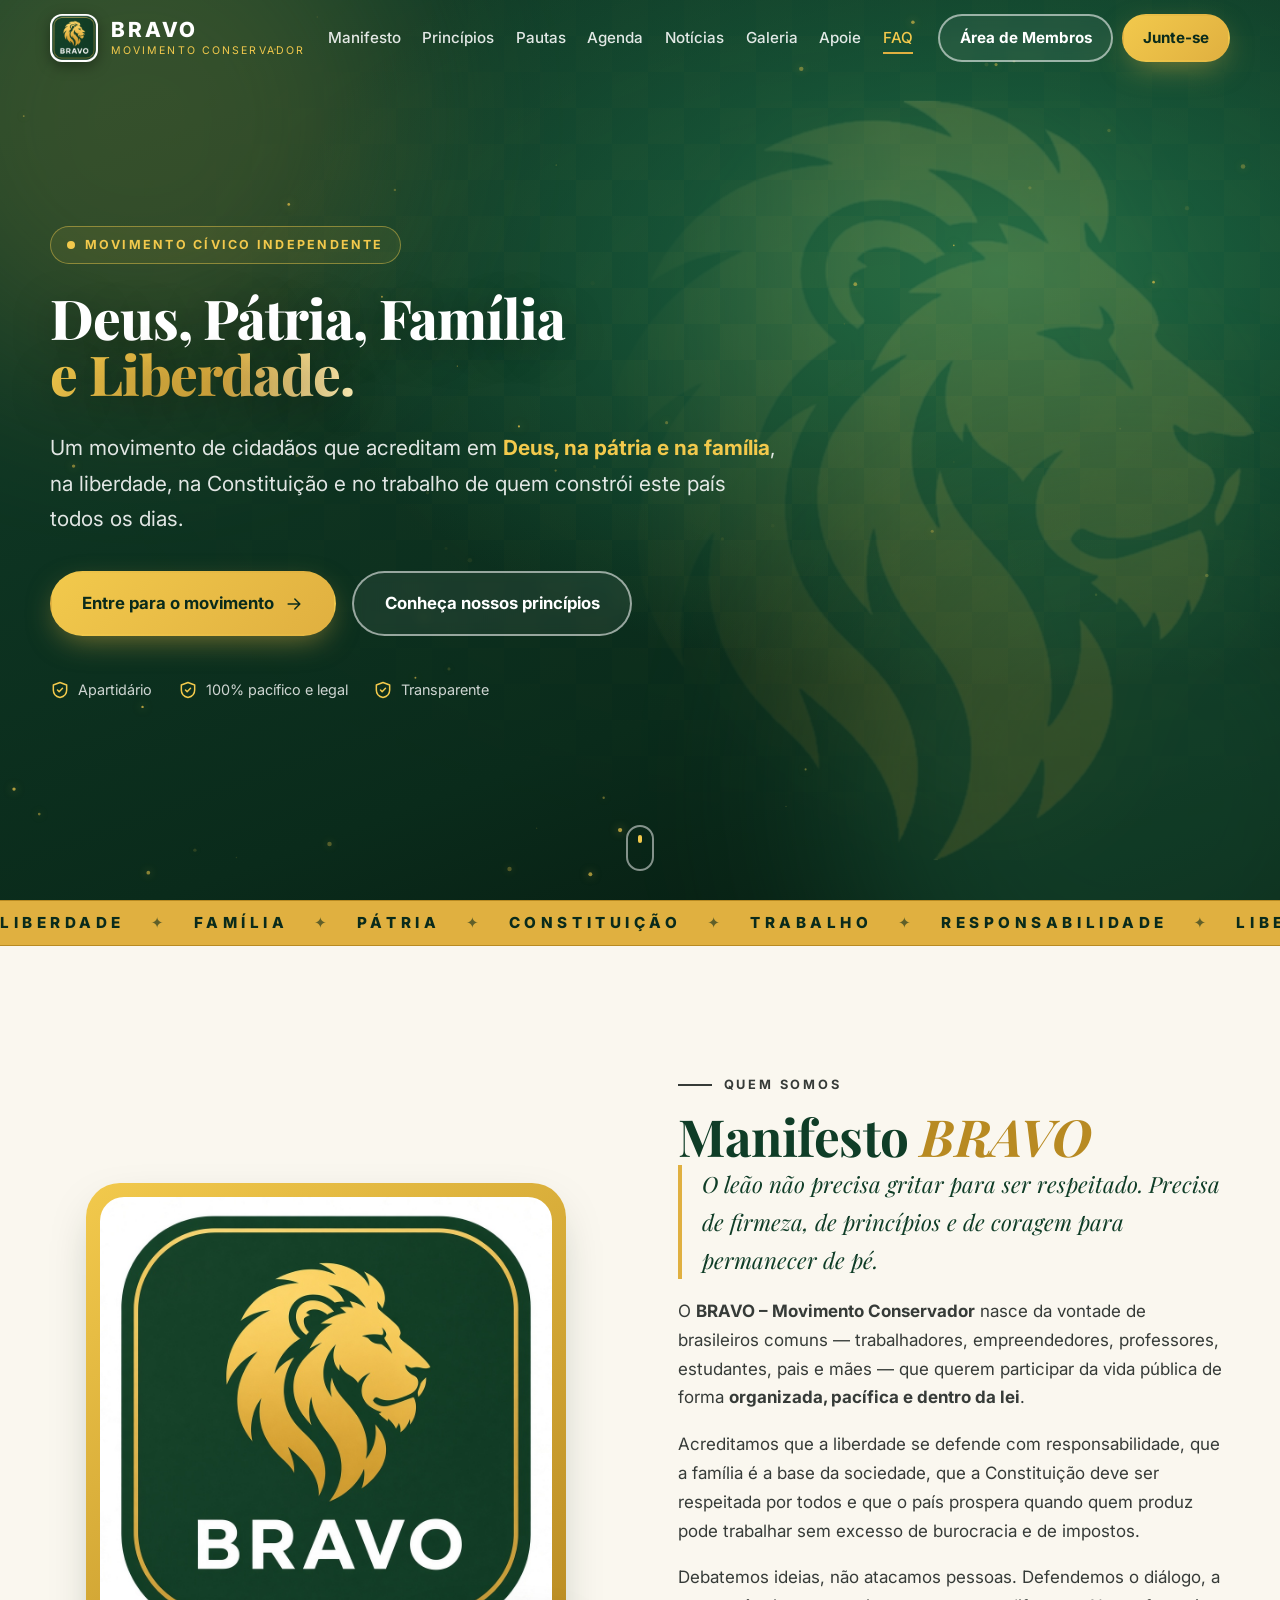
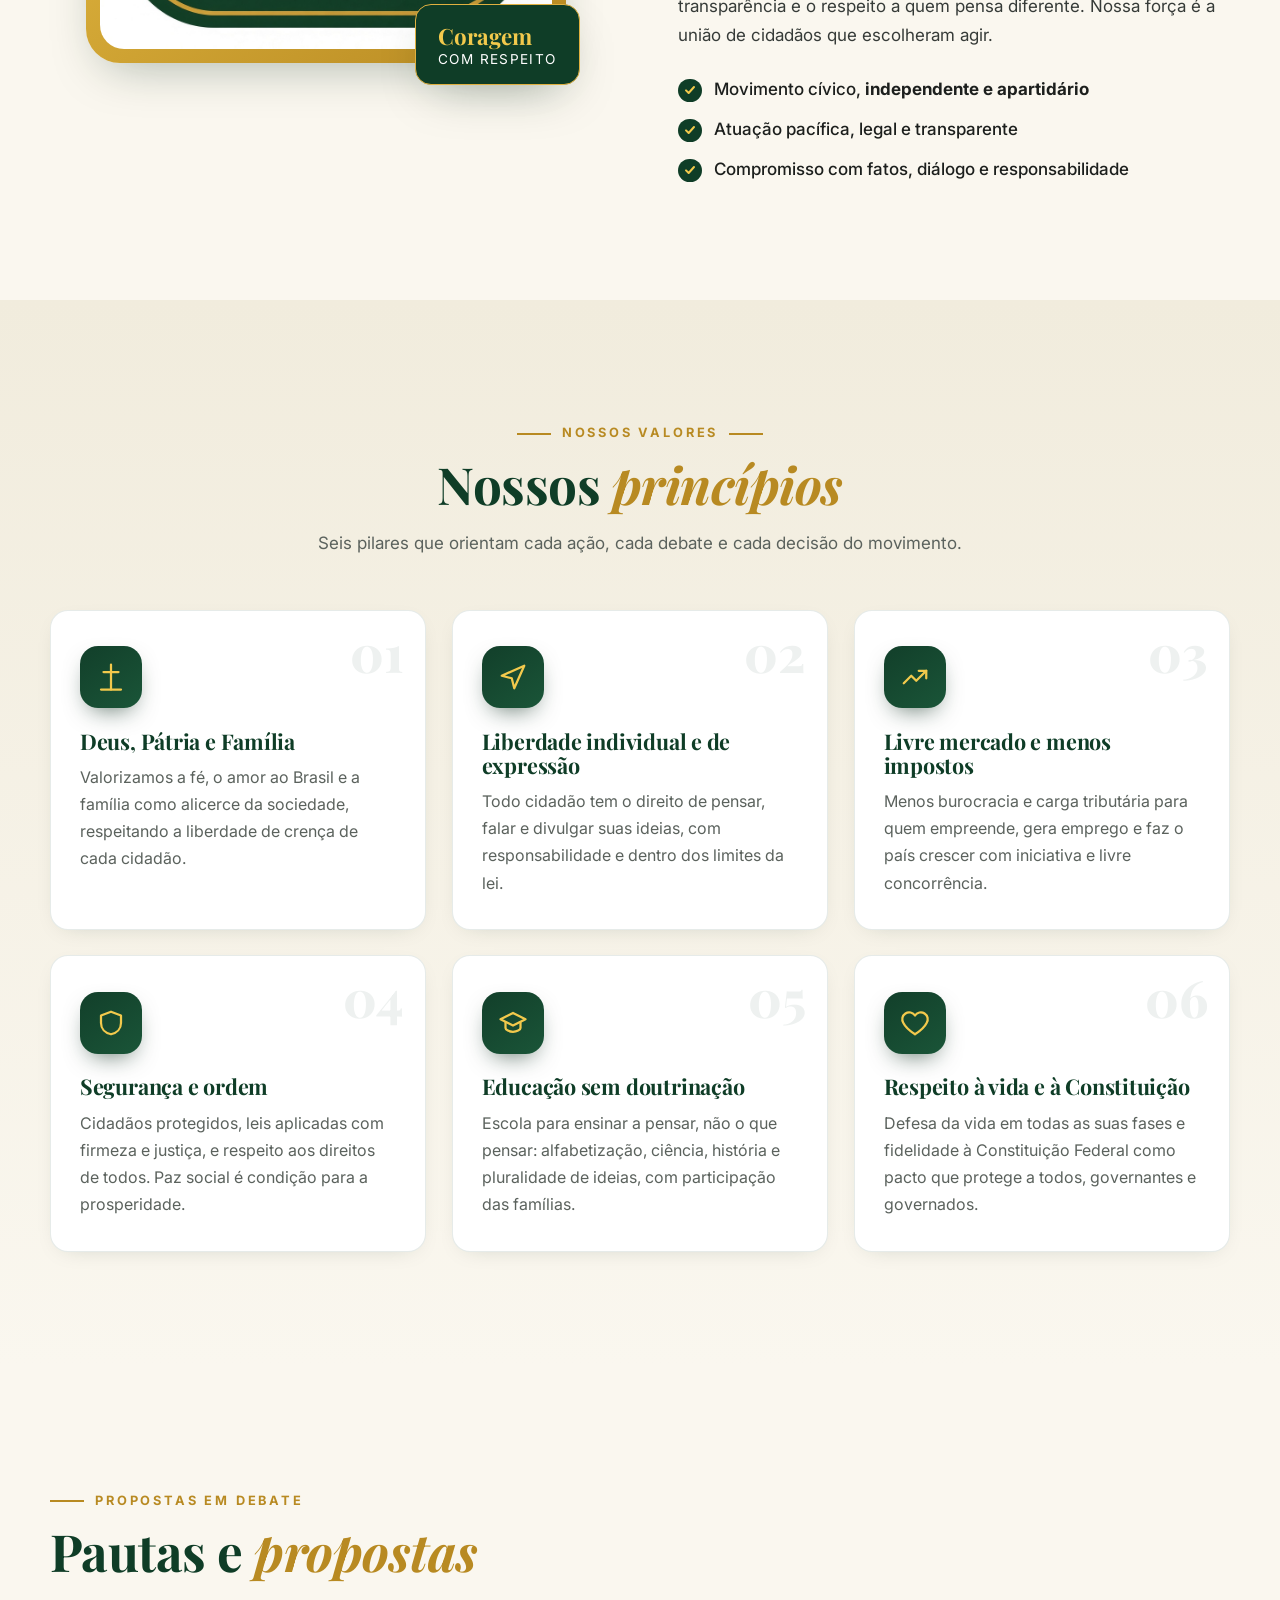
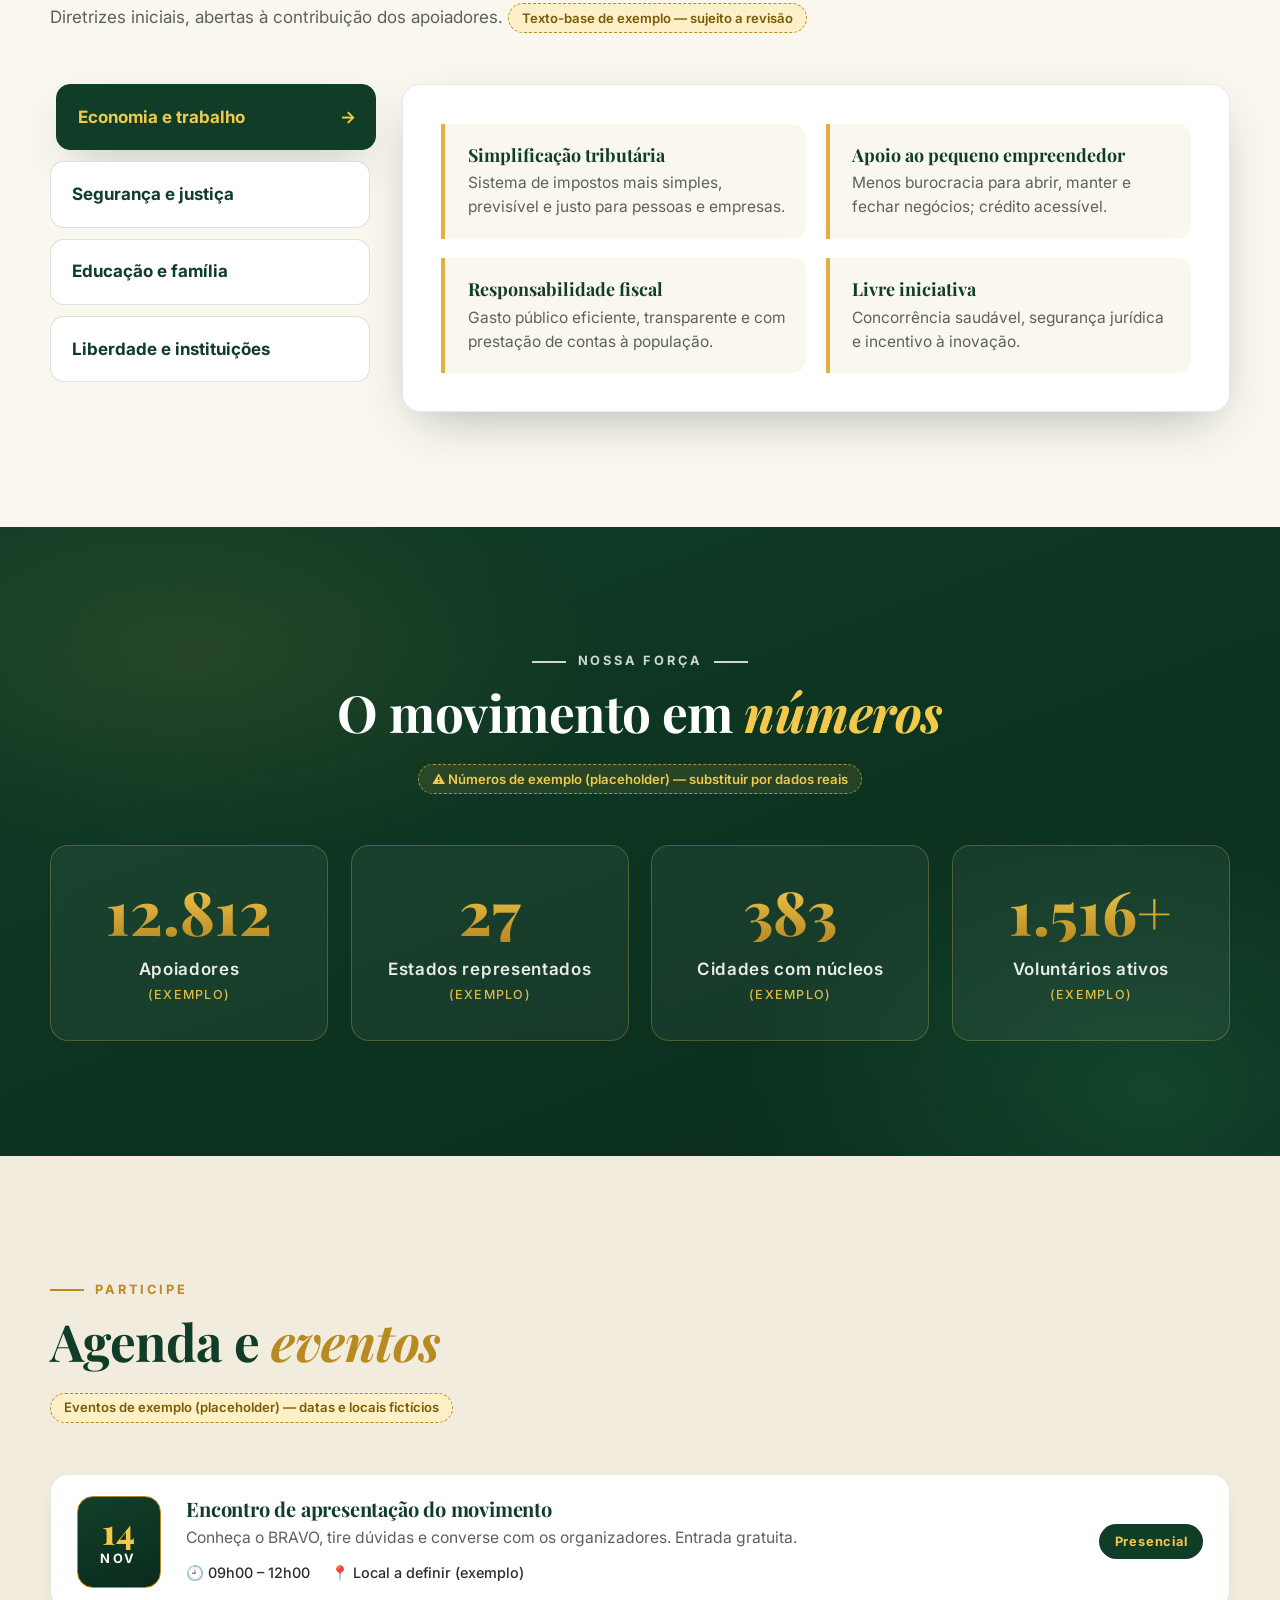
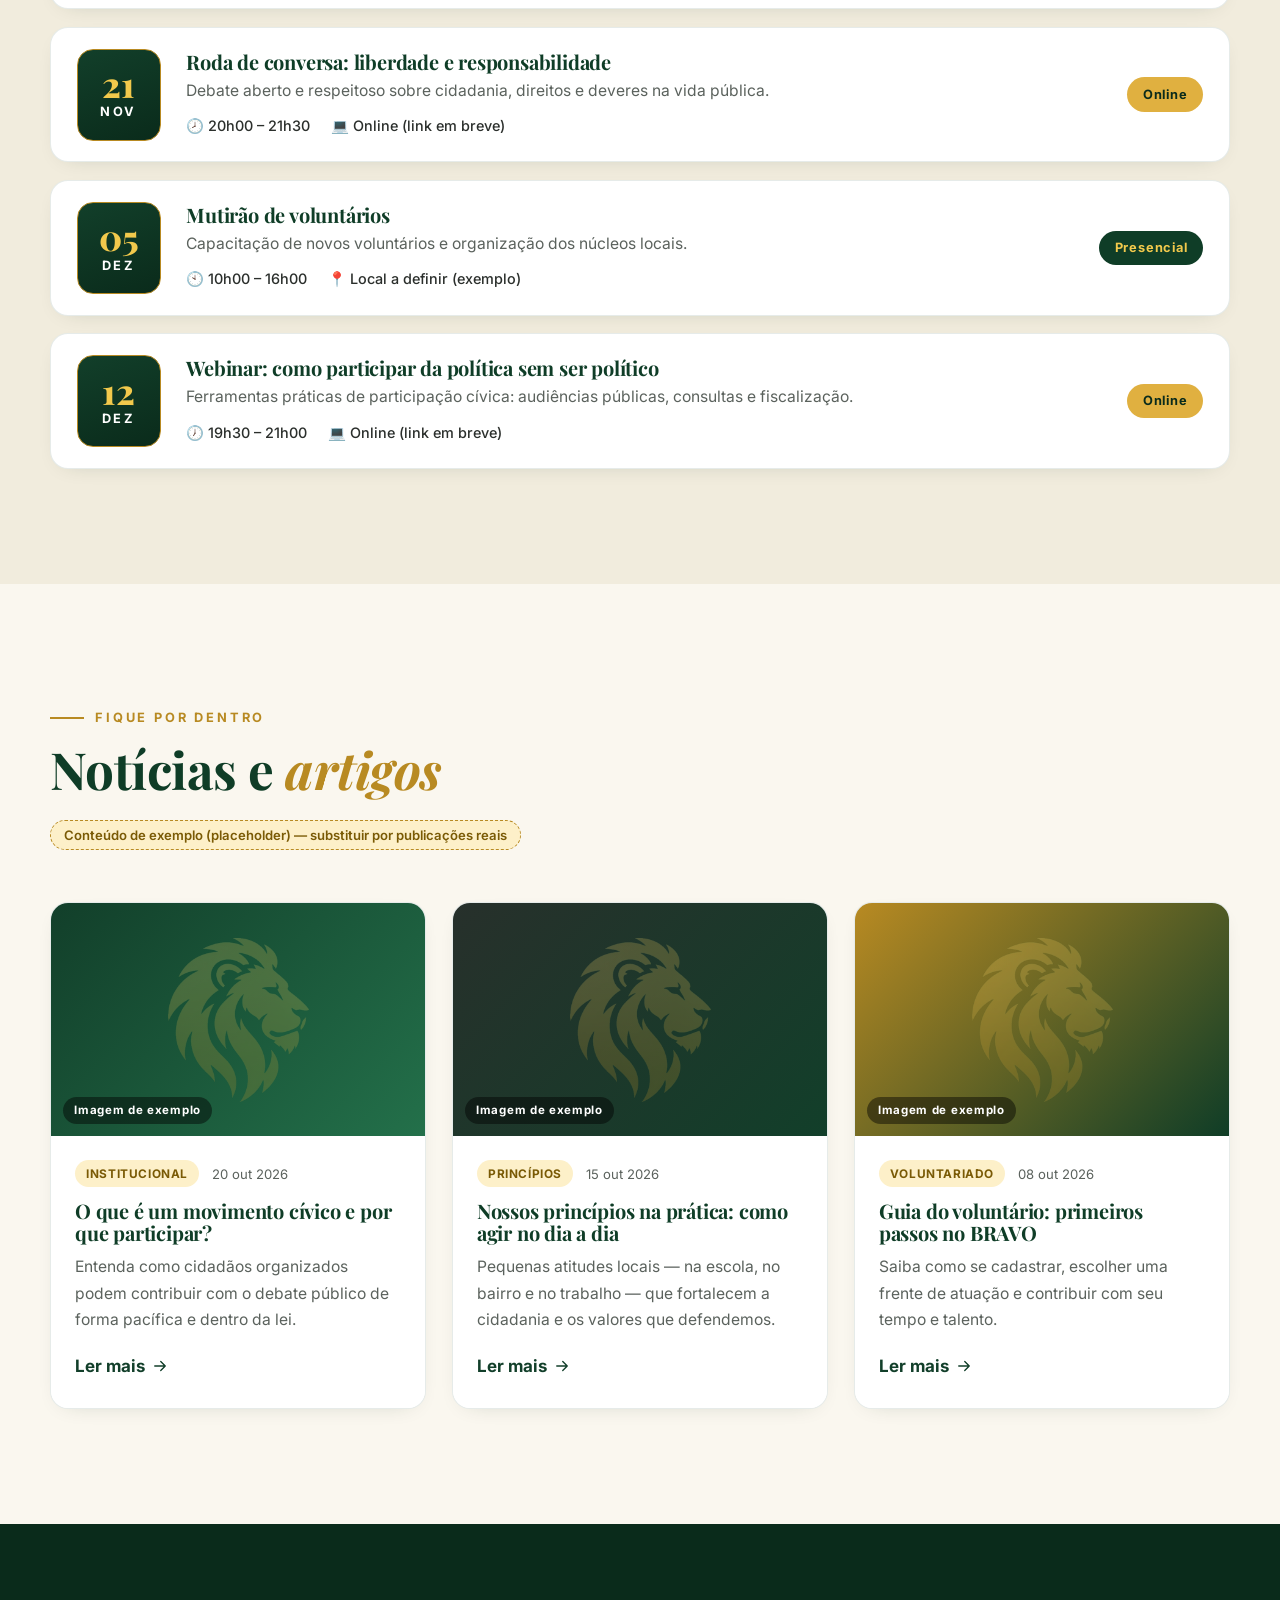
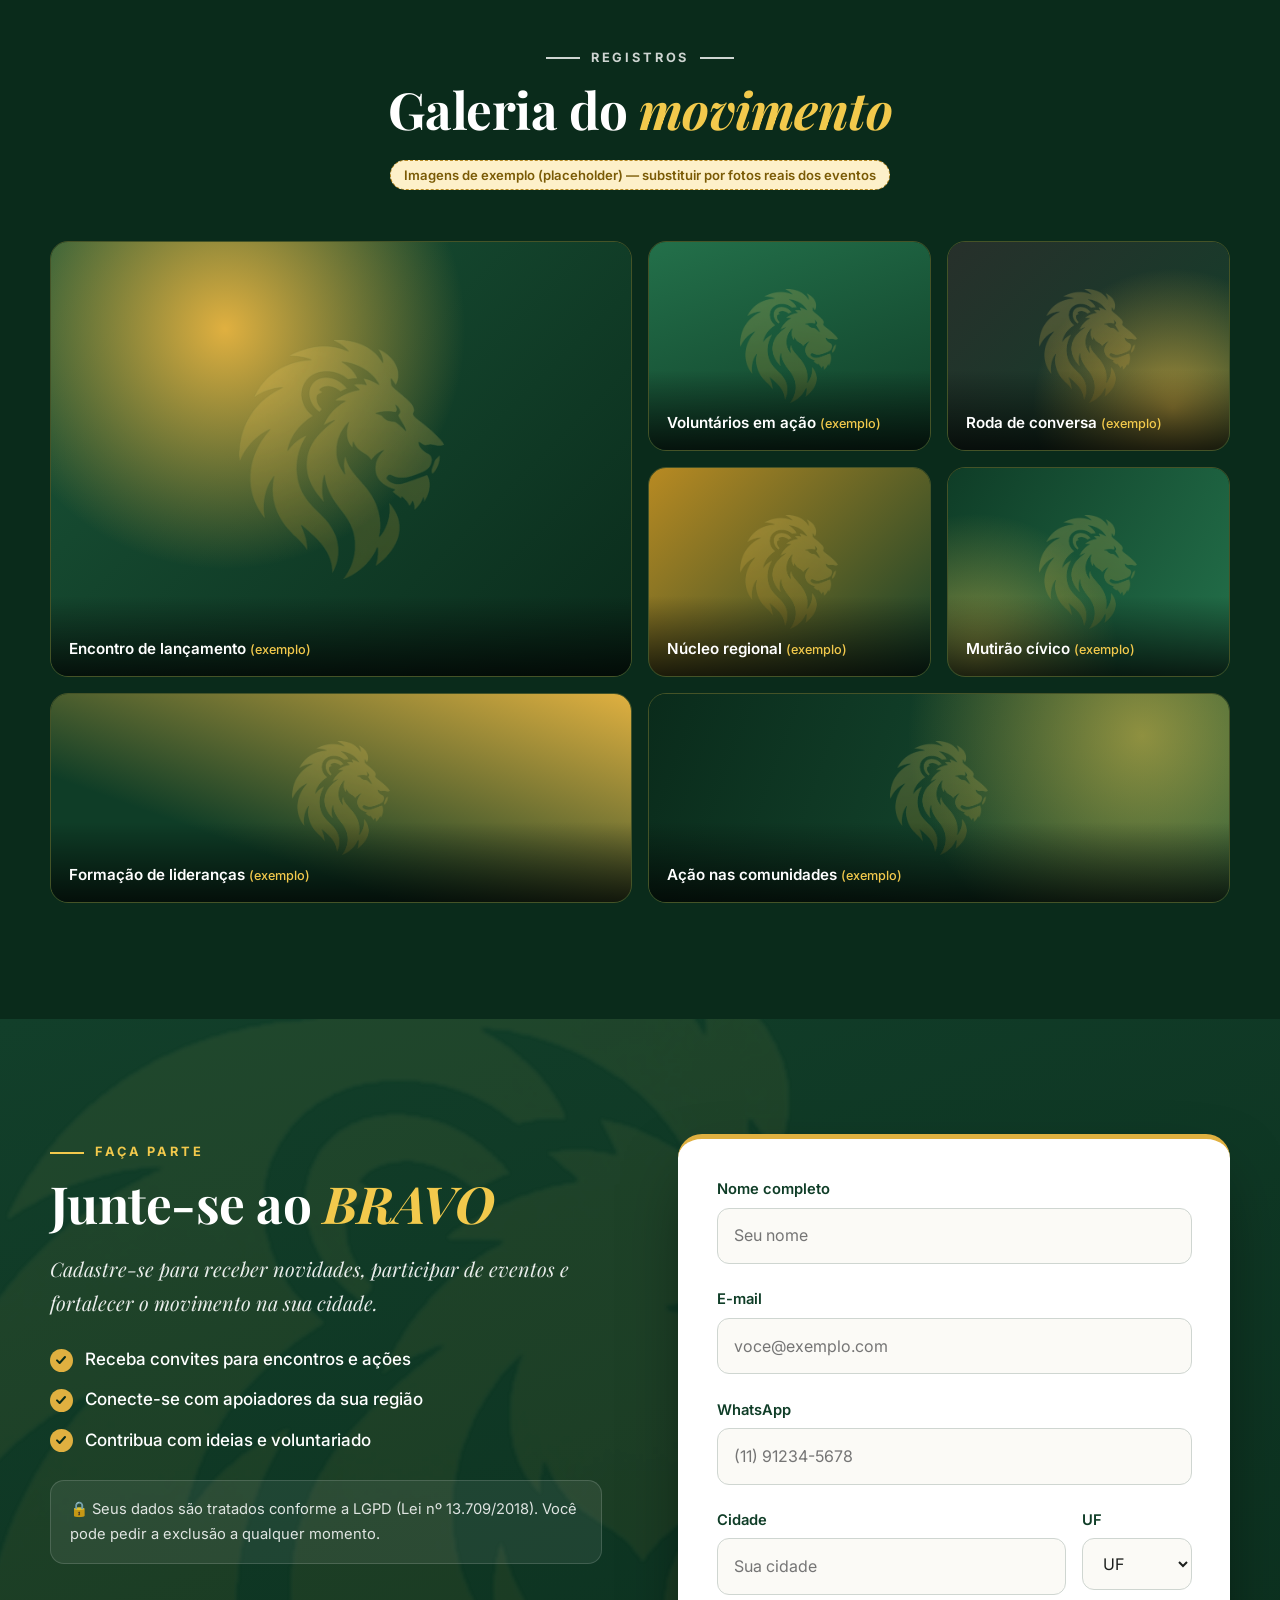
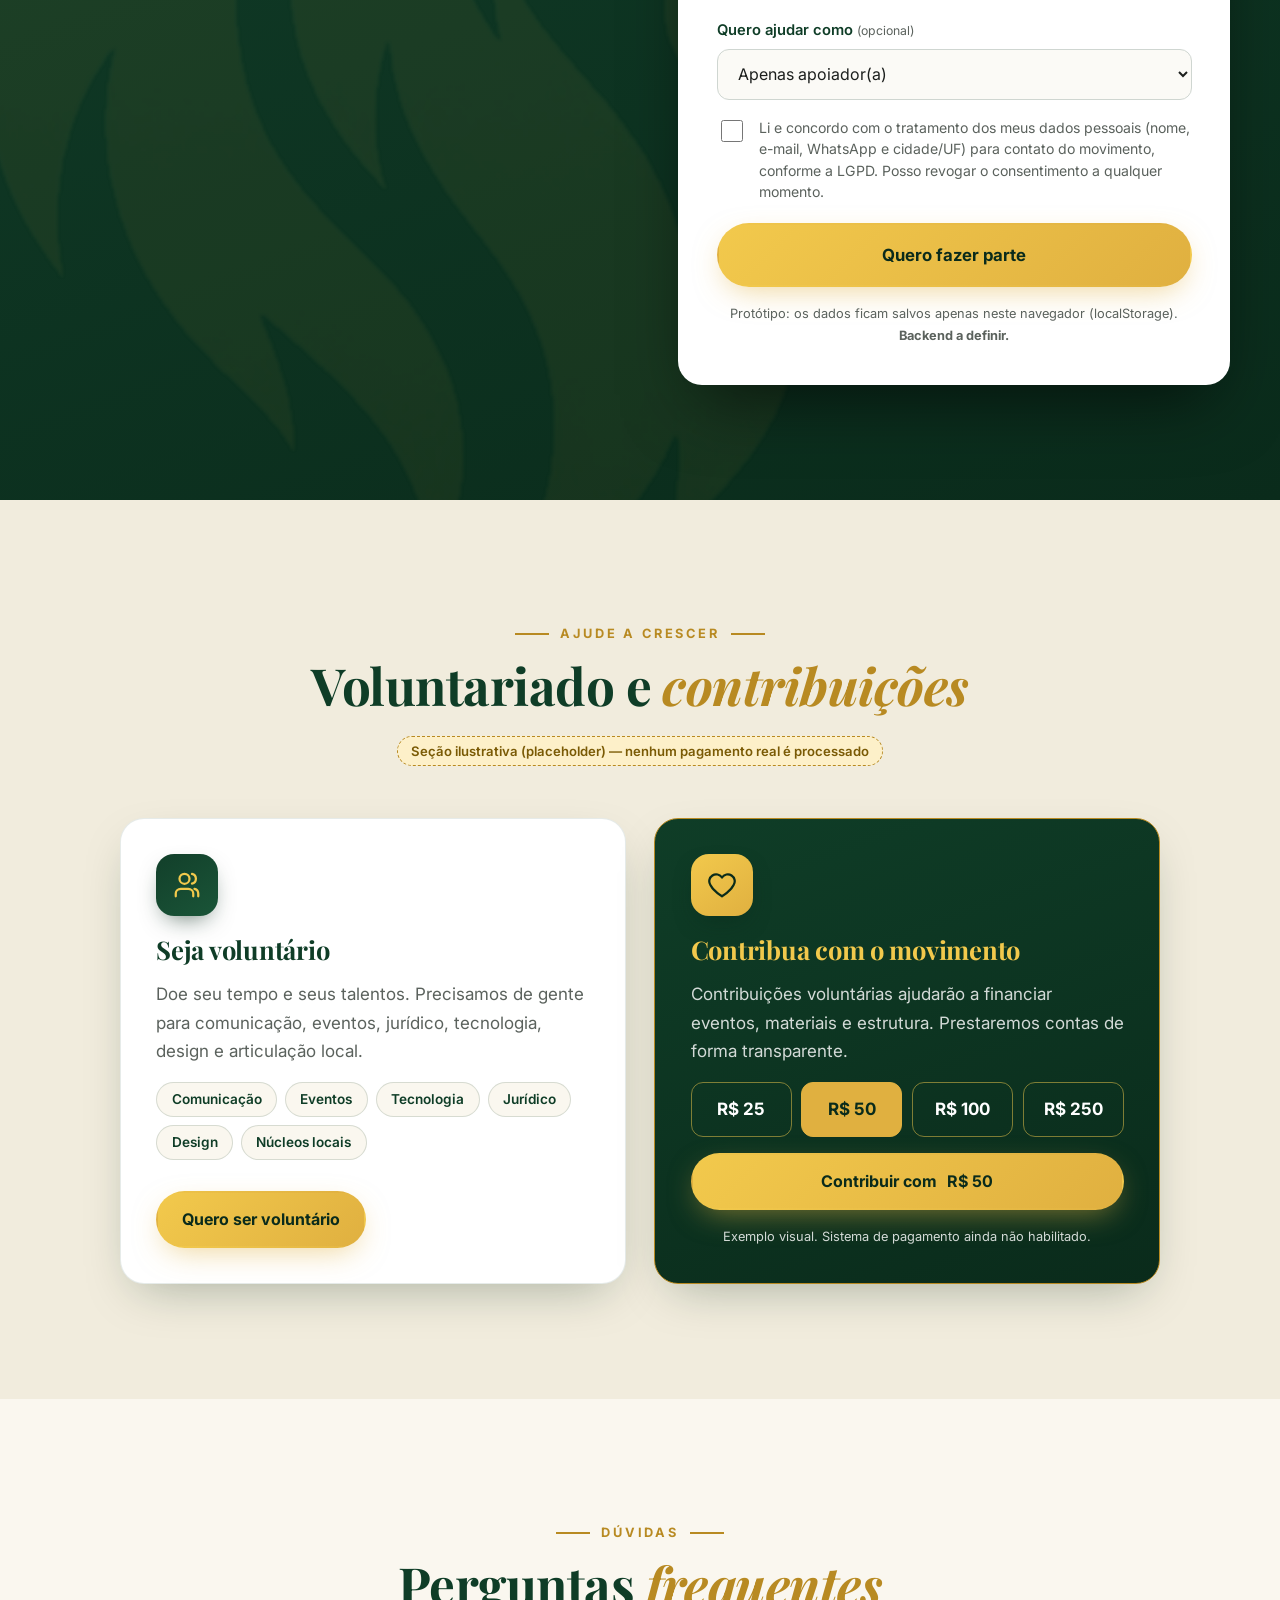
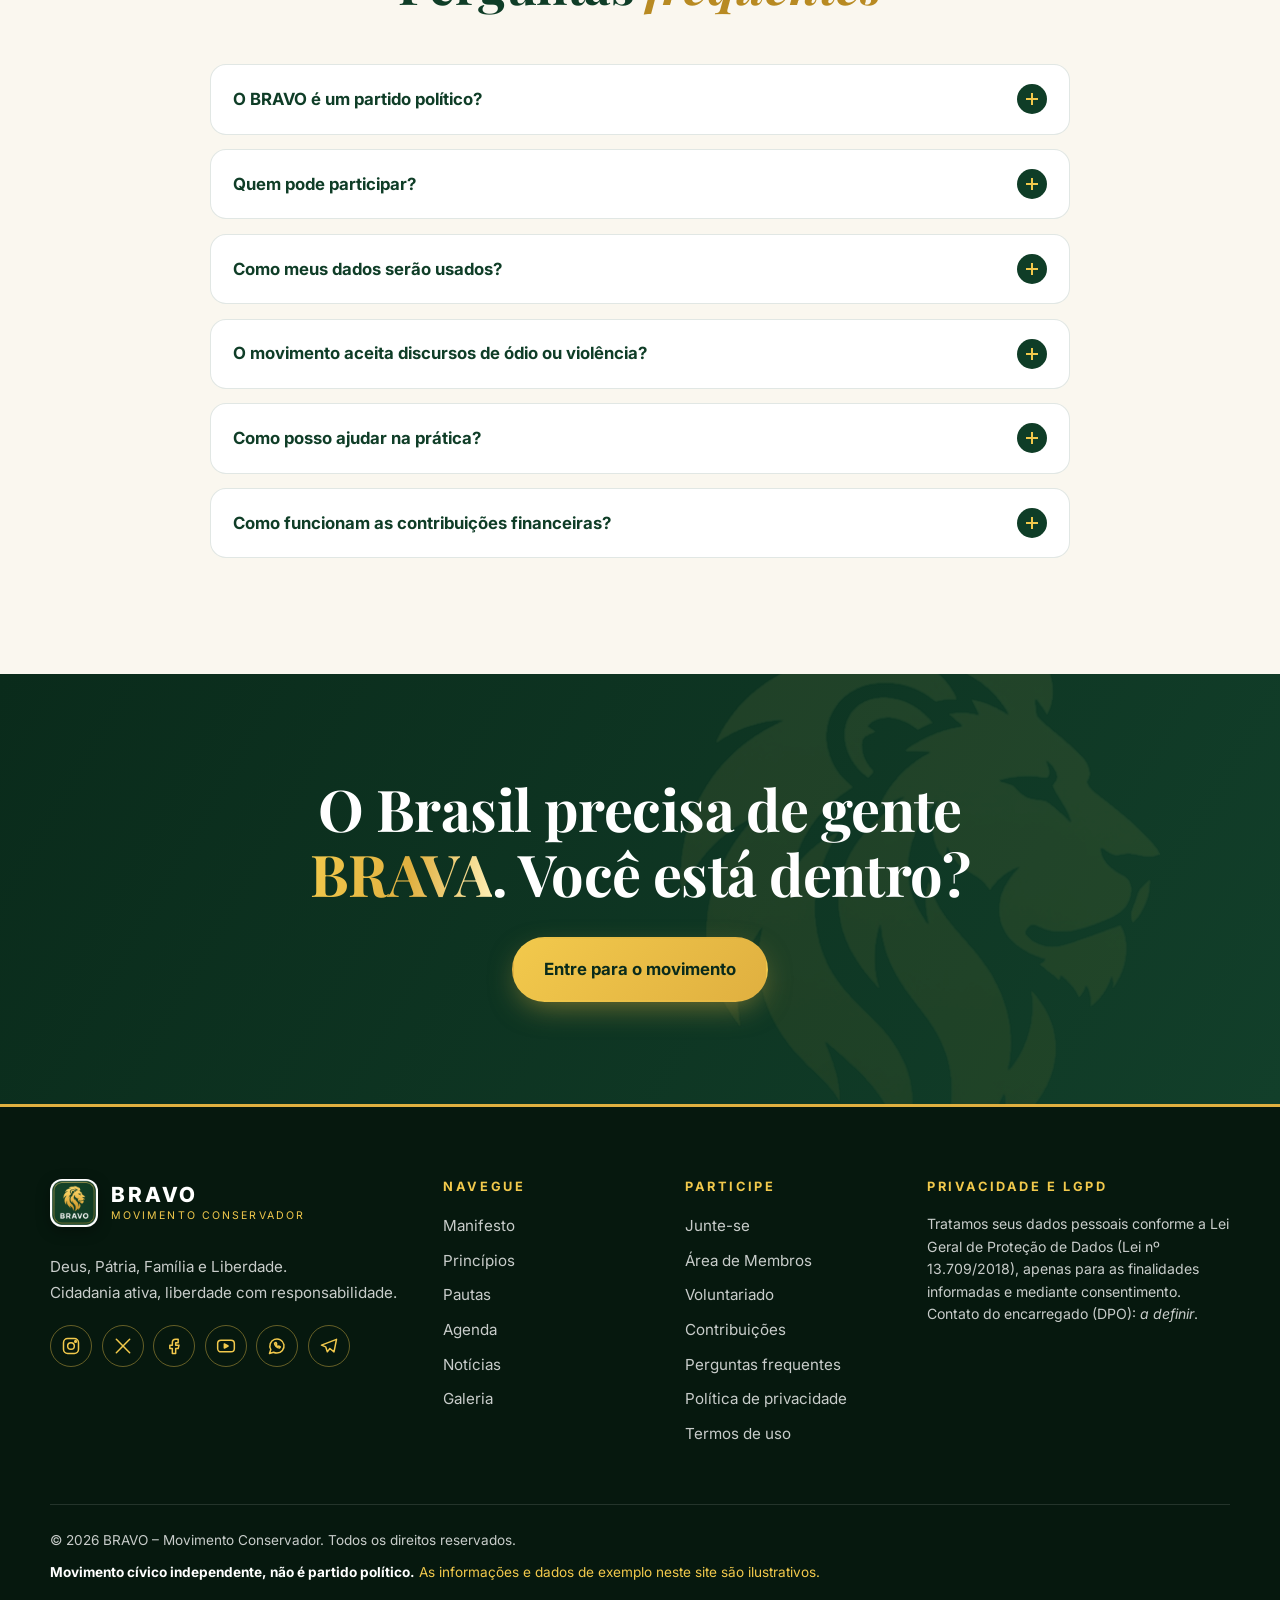
==== commit 94c78047: "OneSignal: safari_web_id e botão de notificações" ====
--- a/index.html
+++ b/index.html
@@ -57,6 +57,10 @@
     OneSignalDeferred.push(async function(OneSignal) {
       await OneSignal.init({
         appId: "33b11cd3-1f04-46f1-8714-53c7b37c42d5",
+        safari_web_id: "web.onesignal.auto.1592f4e8-7629-48b3-b916-fa35b5011e11",
+        notifyButton: {
+          enable: true,
+        },
         serviceWorkerParam: { scope: "/bravo-movimento/" },
         serviceWorkerPath: "bravo-movimento/OneSignalSDKWorker.js",
       });
